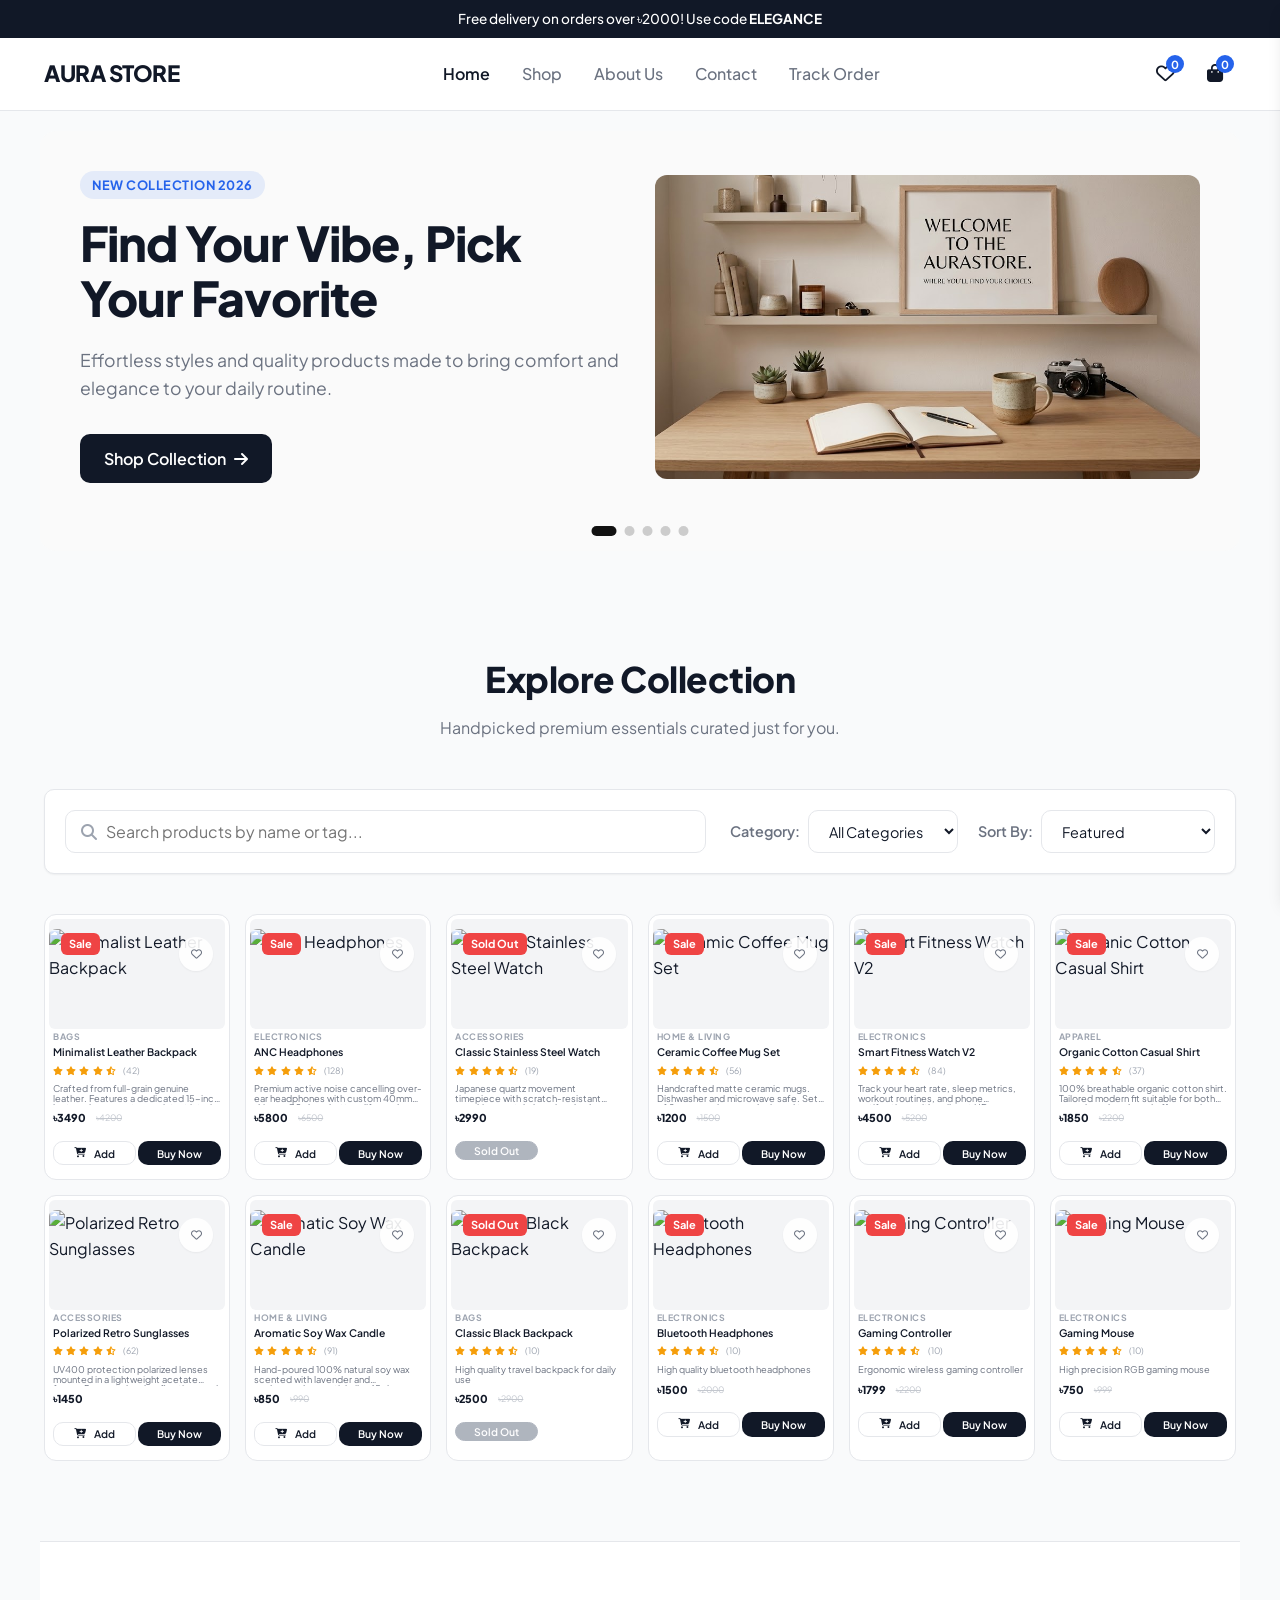
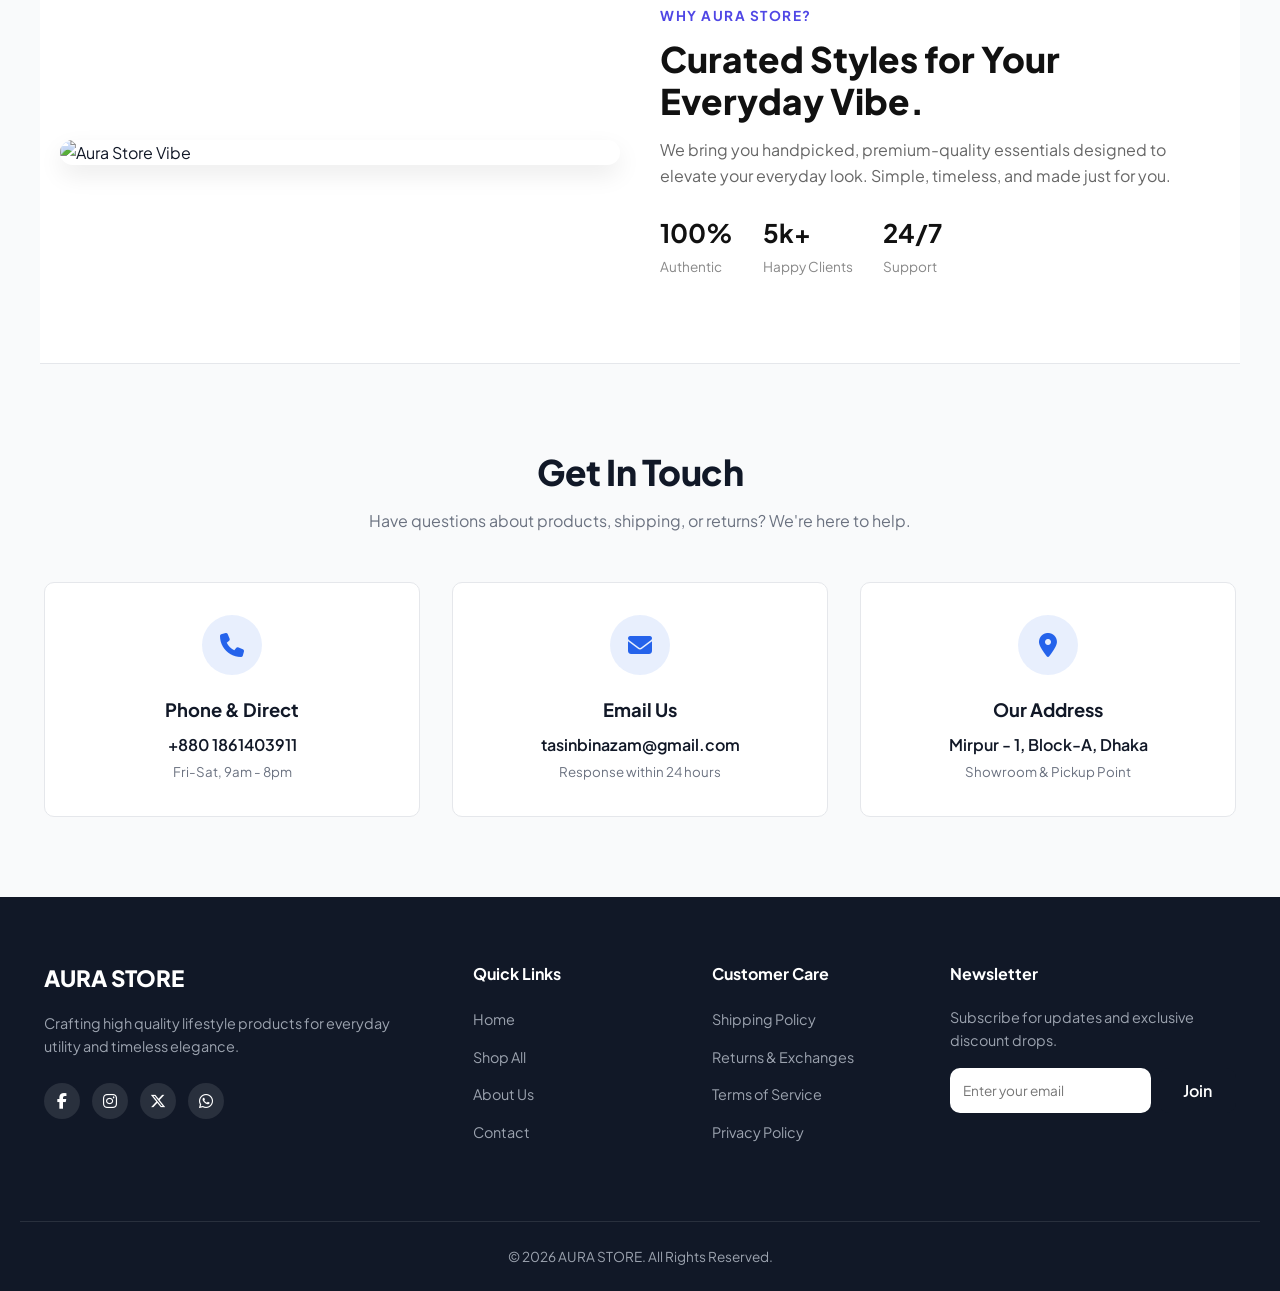
==== index.html @ 94cb7b93 "Update index.html" ====
<!DOCTYPE html>
<html lang="en">
<head>
    <meta charset="UTF-8">
    <meta name="viewport" content="width=device-width, initial-scale=1.0">
    <title>Store | Premium E-Commerce</title>
    <!-- Font Awesome Icons -->
    <link rel="stylesheet" href="https://cdnjs.cloudflare.com/ajax/libs/font-awesome/6.4.0/css/all.min.css">
    <!-- Google Fonts -->
    <link rel="preconnect" href="https://fonts.googleapis.com">
    <link rel="preconnect" href="https://fonts.gstatic.com" crossorigin>
    <link href="https://fonts.googleapis.com/css2?family=Plus+Jakarta+Sans:wght@300;400;500;600;700;800&display=swap" rel="stylesheet">
    <link rel="stylesheet" href="style.css?v=2.0">
 
</head>
<body>

    <!-- Announcement Bar -->
    <div class="announcement-bar">
        <p>Free delivery on orders over <span class="currency-symbol">৳</span>2000! Use code <strong>ELEGANCE</strong></p>
    </div>

    <!-- Navigation Header -->
    <header class="header">
        <div class="container nav-container">
            <a href="#" class="brand-logo" id="brand-logo-text">AURA STORE</a>

            <nav class="nav-menu" id="nav-menu">
                <a href="#hero" class="nav-link active">Home</a>
                <a href="#shop" class="nav-link">Shop</a>
                <a href="#about" class="nav-link">About Us</a>
                <a href="#contact" class="nav-link">Contact</a>
                <a href="javascript:void(0)" onclick="openTrackModal()" class="nav-link">Track Order</a>
            </nav>

            <div class="nav-actions">
                <button class="icon-btn" id="wishlist-btn" aria-label="Wishlist">
                    <i class="fa-regular fa-heart"></i>
                    <span class="badge" id="wishlist-count">0</span>
                </button>
                <button class="icon-btn" id="cart-toggle-btn" aria-label="Shopping Cart">
                    <i class="fa-solid fa-bag-shopping"></i>
                    <span class="badge" id="cart-count">0</span>
                </button>
                <button class="hamburger" id="hamburger-btn" aria-label="Toggle Navigation Menu">
                    <i class="fa-solid fa-bars"></i>
                </button>
            </div>
        </div>
    </header>

    <!-- Mobile Drawer Navigation -->
    <div class="mobile-nav-overlay" id="mobile-nav-overlay"></div>
    <aside class="mobile-nav-drawer" id="mobile-nav-drawer">
        <div class="mobile-nav-header">
            <span class="brand-logo" id="mobile-brand-logo">AURA STORE</span>
            <button class="close-btn" id="mobile-nav-close"><i class="fa-solid fa-xmark"></i></button>
        </div>
        <ul class="mobile-nav-links">
            <li><a href="#hero" class="mobile-link">Home</a></li>
            <li><a href="#shop" class="mobile-link">Shop</a></li>
            <li><a href="#about" class="mobile-link">About Us</a></li>
            <li><a href="#contact" class="mobile-link">Contact</a></li>
            <li><a href="javascript:void(0)" onclick="openTrackModal()" class="mobile-link">Track Order</a></li>
        </ul>
    </aside>
     <!-- Live Hero Slider Section (5 Banner Slides) -->
<section class="hero-slider-section" id="hero">
    <div class="slider-container">
        <!-- Slide 1 -->
        <div class="slide active">
            <div class="slide-content">
                <span class="hero-tag">NEW COLLECTION 2026</span>
                <h1 class="hero-title">Find Your Vibe, Pick Your Favorite</h1>
                <p class="hero-description">Effortless styles and quality products made to bring comfort and elegance to your daily routine.</p>
                <a href="#shop" class="btn btn-primary">Shop Collection <i class="fa-solid fa-arrow-right"></i></a>
            </div>
            <div class="slide-image">
                <img src="hero-aura.png" alt="Aura Store Collection">
            </div>
        </div>

        <!-- Slide 2 -->
        <div class="slide">
            <div class="slide-content">
                <span class="hero-tag">EXCLUSIVE DROPS</span>
                <h1 class="hero-title">Minimalist Gear for Modern Life</h1>
                <p class="hero-description">Upgrade your daily carry with high-end aesthetic essentials designed for durability.</p>
                <a href="#shop" class="btn btn-primary">Explore Drops <i class="fa-solid fa-arrow-right"></i></a>
            </div>
            <div class="slide-image">
                <img src="https://images.unsplash.com/photo-1441986300917-64674bd600d8?q=80&w=1000&auto=format&fit=crop" alt="Minimalist Gear">
            </div>
        </div>

        <!-- Slide 3 -->
        <div class="slide">
            <div class="slide-content">
                <span class="hero-tag">LIMITED TIME OFFER</span>
                <h1 class="hero-title">Premium Aesthetics, Best Prices</h1>
                <p class="hero-description">Get up to 20% off on all trending minimalist accessories this week.</p>
                <a href="#shop" class="btn btn-primary">Grab Offer <i class="fa-solid fa-arrow-right"></i></a>
            </div>
            <div class="slide-image">
                <img src="https://images.unsplash.com/photo-1523275335684-37898b6baf30?q=80&w=1000&auto=format&fit=crop" alt="Special Offer">
            </div>
        </div>

        <!-- Slide 4 -->
        <div class="slide">
            <div class="slide-content">
                <span class="hero-tag">URBAN STYLE</span>
                <h1 class="hero-title">Elevate Your Everyday Look</h1>
                <p class="hero-description">Handpicked aesthetic pieces crafted with precision for your lifestyle.</p>
                <a href="#shop" class="btn btn-primary">View Collection <i class="fa-solid fa-arrow-right"></i></a>
            </div>
            <div class="slide-image">
                <img src="https://images.unsplash.com/photo-1490481651871-ab68de25d43d?q=80&w=1000&auto=format&fit=crop" alt="Urban Style">
            </div>
        </div>

        <!-- Slide 5 -->
        <div class="slide">
            <div class="slide-content">
                <span class="hero-tag">BESTSELLERS</span>
                <h1 class="hero-title">Timeless Essentials For You</h1>
                <p class="hero-description">Discover our top rated customer favorites available now.</p>
                <a href="#shop" class="btn btn-primary">Shop Bestsellers <i class="fa-solid fa-arrow-right"></i></a>
            </div>
            <div class="slide-image">
                <img src="https://images.unsplash.com/photo-1445205170230-053b83016050?q=80&w=1000&auto=format&fit=crop" alt="Bestsellers">
            </div>
        </div>
    </div>

    <!-- 5 Navigation Dots -->
    <div class="slider-dots">
        <span class="dot active" onclick="currentSlide(0)"></span>
        <span class="dot" onclick="currentSlide(1)"></span>
        <span class="dot" onclick="currentSlide(2)"></span>
        <span class="dot" onclick="currentSlide(3)"></span>
        <span class="dot" onclick="currentSlide(4)"></span>
    </div>
</section>
   
    <!-- Main Shop Section -->
    <section class="shop-section" id="shop">
        <div class="container">
            <div class="section-header">
                <h2>Explore Collection</h2>
                <p>Handpicked premium essentials curated just for you.</p>
            </div>

            <!-- Filter Controls -->
            <div class="shop-controls">
                <div class="search-box">
                    <i class="fa-solid fa-magnifying-glass search-icon"></i>
                    <input type="text" id="search-input" placeholder="Search products by name or tag...">
                </div>

                <div class="filters-wrapper">
                    <div class="filter-group">
                        <label for="category-select">Category:</label>
                        <select id="category-select" class="custom-select">
                            <option value="all">All Categories</option>
                            <!-- Dynamic Categories -->
                        </select>
                    </div>

                    <div class="filter-group">
                        <label for="sort-select">Sort By:</label>
                        <select id="sort-select" class="custom-select">
                            <option value="default">Featured</option>
                            <option value="price-low">Price: Low to High</option>
                            <option value="price-high">Price: High to Low</option>
                            <option value="name-asc">Alphabetical: A-Z</option>
                        </select>
                    </div>
                </div>
            </div>

            <!-- Product Grid -->
            <div class="products-grid" id="products-grid">
                <!-- Products injected via JS -->
            </div>

            <!-- Empty State -->
            <div class="empty-products hidden" id="empty-products">
                <i class="fa-solid fa-box-open"></i>
                <h3>No products found</h3>
                <p>Try adjusting your search query or clear filters to see more items.</p>
                <button class="btn btn-secondary" id="reset-filters-btn">Reset All Filters</button>
            </div>
        </div>
    </section>
     <!-- About Section -->
    <section class="about-section" id="about" style="padding: 60px 20px; max-width: 1200px; margin: 0 auto;">
        <div style="display: flex; align-items: center; gap: 40px; flex-wrap: wrap;">
            
            <!-- Left Image -->
            <div style="flex: 1; min-width: 300px;">
                <img src="https://images.unsplash.com/photo-1441986300917-64674bd600d8?q=80&w=1000&auto=format&fit=crop" 
                     alt="Aura Store Vibe" 
                     style="width: 100%; border-radius: 16px; object-fit: cover; box-shadow: 0 10px 25px rgba(0,0,0,0.08);">
            </div>

            <!-- Right Content -->
            <div style="flex: 1; min-width: 300px;">
                <span style="color: #4f46e5; font-size: 0.85rem; font-weight: 700; letter-spacing: 1.5px; text-transform: uppercase;">WHY AURA STORE?</span>
                
                <h2 style="font-size: 2.2rem; margin: 10px 0 15px; color: #111; font-weight: 800; line-height: 1.2;">
                    Curated Styles for Your Everyday Vibe.
                </h2>
                
                <p style="color: #666; font-size: 1rem; line-height: 1.6; margin-bottom: 25px;">
                    We bring you handpicked, premium-quality essentials designed to elevate your everyday look. Simple, timeless, and made just for you.
                </p>

                <!-- Stats -->
                <div style="display: flex; gap: 30px; margin-bottom: 25px;">
                    <div>
                        <h3 style="font-size: 1.6rem; margin: 0; color: #111;">100%</h3>
                        <p style="margin: 2px 0 0; color: #888; font-size: 0.85rem;">Authentic</p>
                    </div>
                    <div>
                        <h3 style="font-size: 1.6rem; margin: 0; color: #111;">5k+</h3>
                        <p style="margin: 2px 0 0; color: #888; font-size: 0.85rem;">Happy Clients</p>
                    </div>
                    <div>
                        <h3 style="font-size: 1.6rem; margin: 0; color: #111;">24/7</h3>
                        <p style="margin: 2px 0 0; color: #888; font-size: 0.85rem;">Support</p>
                    </div>
                </div>

            </div>

        </div>
    </section>
    
    <!-- Contact Section -->
    <section class="contact-section" id="contact">
        <div class="container">
            <div class="section-header">
                <h2>Get In Touch</h2>
                <p>Have questions about products, shipping, or returns? We're here to help.</p>
            </div>

            <div class="contact-grid">
                <div class="contact-card">
                    <div class="icon-wrapper"><i class="fa-solid fa-phone"></i></div>
                    <h3>Phone & Direct</h3>
                    <p id="contact-phone-display">+88 01861403911</p>
                    <small>Fri-Sat, 9am - 8pm</small>
                </div>
                <div class="contact-card">
                    <div class="icon-wrapper"><i class="fa-solid fa-envelope"></i></div>
                    <h3>Email Us</h3>
                    <p id="contact-email-display">tasinbinazam@gmail.com</p>
                    <small>Response within 24 hours</small>
                </div>
                <div class="contact-card">
                    <div class="icon-wrapper"><i class="fa-solid fa-location-dot"></i></div>
                    <h3>Our Address</h3>
                    <p id="contact-address-display"> Mirpur-1, Dhaka</p>
                    <small>Showroom & Pickup Point</small>
                </div>
            </div>
        </div>
    </section>

    <!-- Footer -->
    <footer class="footer">
        <div class="container footer-container">
            <div class="footer-brand">
                <h3 id="footer-brand-name">AURA STORE</h3>
                <p>Crafting high quality lifestyle products for everyday utility and timeless elegance.</p>
                <div class="social-links">
                    <a href="https://facebook.com/zahid.binazam" aria-label="Facebook"><i class="fa-brands fa-facebook-f"></i></a>
                    <a href="https://instagram.com/@onlyfor_tasin" aria-label="Instagram"><i class="fa-brands fa-instagram"></i></a>
                    <a href="#" aria-label="Twitter"><i class="fa-brands fa-x-twitter"></i></a>
                    <a href="+8801861403911" aria-label="WhatsApp"><i class="fa-brands fa-whatsapp"></i></a>
                </div>
            </div>

            <div class="footer-links-group">
                <h4>Quick Links</h4>
                <ul>
                    <li><a href="#hero">Home</a></li>
                    <li><a href="#shop">Shop All</a></li>
                    <li><a href="#about">About Us</a></li>
                    <li><a href="#contact">Contact</a></li>
                </ul>
            </div>

           <div class="footer-links-group">
                <h4>Customer Care</h4>
                <ul>
                    <li><a href="javascript:void(0)" onclick="openPolicyModal('shipping')">Shipping Policy</a></li>
                    <li><a href="javascript:void(0)" onclick="openPolicyModal('returns')">Returns & Exchanges</a></li>
                    <li><a href="javascript:void(0)" onclick="openPolicyModal('terms')">Terms of Service</a></li>
                    <li><a href="javascript:void(0)" onclick="openPolicyModal('privacy')">Privacy Policy</a></li>
                </ul>
            </div>

            <!-- Policy Modal (Pop-up Window) -->
            <div id="policy-modal" style="display: none; position: fixed; top: 0; left: 0; width: 100%; height: 100%; background: rgba(0,0,0,0.7); z-index: 9999; justify-content: center; align-items: center; padding: 20px;">
                <div style="background: #ffffff; color: #222; max-width: 650px; width: 100%; max-height: 85vh; overflow-y: auto; padding: 30px; border-radius: 12px; position: relative; box-shadow: 0 15px 35px rgba(0,0,0,0.2); font-family: sans-serif;">
                    <span onclick="closePolicyModal()" style="position: absolute; top: 15px; right: 20px; font-size: 26px; cursor: pointer; font-weight: bold; color: #666;">&times;</span>
                    <h2 id="modal-title" style="margin-top: 0; font-size: 1.6rem; color: #111; border-bottom: 2px solid #eee; padding-bottom: 10px;"></h2>
                    <div id="modal-body" style="line-height: 1.7; font-size: 0.95rem; color: #444; margin-top: 15px;"></div>
                </div>
            </div>

            <div class="footer-newsletter">
                <h4>Newsletter</h4>
                <p>Subscribe for updates and exclusive discount drops.</p>
                <form class="newsletter-form" onsubmit="event.preventDefault(); alert('Thank you for subscribing!');">
                    <input type="email" placeholder="Enter your email" required>
                    <button type="submit" class="btn btn-primary">Join</button>
                </form>
            </div>
        </div>
        <div class="footer-bottom">
            <div class="container">
                <p>&copy; <span id="copyright-year">2026</span> <span id="copyright-name">Aura Store</span>. All Rights Reserved.</p>
            </div>
        </div>
    </footer>

    <!-- Cart Side Drawer -->
    <div class="modal-overlay" id="cart-overlay"></div>
    <aside class="cart-drawer" id="cart-drawer">
        <div class="cart-header">
            <h3>Shopping Bag (<span id="cart-drawer-count">0</span>)</h3>
            <button class="close-btn" id="cart-close-btn"><i class="fa-solid fa-xmark"></i></button>
        </div>

        <div class="cart-body" id="cart-items-container">
            <!-- Dynamic Cart Items -->
        </div>

        <div class="cart-footer">
            <div class="summary-line">
                <span>Subtotal</span>
                <span id="cart-subtotal"><span class="currency-symbol">৳</span>0.00</span>
            </div>
            <div class="summary-line">
                <span>Delivery Charge</span>
                <span id="cart-delivery"><span class="currency-symbol">৳</span>0.00</span>
            </div>
            <div class="summary-line grand-total">
                <span>Grand Total</span>
                <span id="cart-total"><span class="currency-symbol">৳</span>0.00</span>
            </div>
            
            <div class="cart-actions">
                <button class="btn btn-secondary btn-full" id="continue-shopping-btn">Continue Shopping</button>
                <button class="btn btn-primary btn-full" id="open-checkout-btn">Proceed to Checkout <i class="fa-solid fa-arrow-right"></i></button>
            </div>
        </div>
    </aside>

    <!-- Product Details Modal -->
    <div class="modal-overlay" id="product-modal-overlay"></div>
    <div class="product-modal" id="product-modal">
        <button class="modal-close-btn" id="modal-close-btn"><i class="fa-solid fa-xmark"></i></button>
        <div class="modal-body" id="modal-content">
            <!-- Dynamic Product Content -->
        </div>
    </div>

    <!-- Checkout Modal -->
    <div class="modal-overlay" id="checkout-overlay"></div>
    <div class="checkout-modal" id="checkout-modal">
        <div class="checkout-header">
            <h2>Complete Your Order</h2>
            <button class="modal-close-btn" id="checkout-close-btn"><i class="fa-solid fa-xmark"></i></button>
        </div>
        <div class="checkout-body">
            <form id="checkout-form" class="checkout-form">
                <div class="form-section">
                    <h3>1. Shipping Details</h3>
                    <div class="form-group">
                        <label for="cust-name">Full Name *</label>
                        <input type="text" id="cust-name" placeholder="  " required>
                    </div>
                    <div class="form-row">
                        <div class="form-group">
                            <label for="cust-phone">Phone Number *</label>
                            <input type="tel" id="cust-phone" placeholder="  " required>
                        </div>
                        <div class="form-group">
                            <label for="cust-email">Email Address *</label>
                            <input type="email" id="cust-email" placeholder="   " required>
                        </div>
                    </div>
                    <div class="form-group">
                        <label for="cust-address">Street Address *</label>
                        <input type="text" id="cust-address" placeholder="House no, road, area" required>
                    </div>
                    <div class="form-row">
                        <div class="form-group">
                            <label for="cust-city">City *</label>
                            <input type="text" id="cust-city" placeholder="   " required>
                        </div>
                        <div class="form-group">
                            <label for="cust-area">Delivery Zone *</label>
                            <select id="cust-area" class="custom-select" required>
                                <option value="inside">Inside City (Standard Delivery)</option>
                                <option value="outside">Outside City (Express Courier)</option>
                            </select>
                        </div>
                    </div>
                    <div class="form-group">
                        <label for="cust-notes">Order Notes (Optional)</label>
                        <textarea id="cust-notes" rows="2" placeholder="Special delivery instructions..."></textarea>
                    </div>
                </div>

                <div class="form-section">
    <h3>2. Payment Method</h3>
    
    <!-- Cash on Delivery -->
    <div class="payment-option" style="margin-bottom: 12px;">
        <input type="radio" id="cod" name="payment" value="COD" checked onclick="togglePaymentDetails('cod')">
        <label for="cod">
            <strong>Cash on Delivery (COD)</strong>
            <small style="display:block; color:#666;">Pay with cash directly upon parcel arrival.</small>
        </label>
    </div>

    <!-- bKash Personal -->
    <div class="payment-option" style="margin-bottom: 12px;">
        <input type="radio" id="bkash" name="payment" value="bKash" onclick="togglePaymentDetails('bkash')">
        <label for="bkash">
            <strong>bKash (Personal)</strong>
            <small style="display:block; color:#666;">Send Money to our personal bKash number.</small>
        </label>
    </div>

    <!-- Dynamic bKash Info Box -->
    <div id="bkash-info" style="display: none; background: #fff0f6; border: 1px solid #ffadd2; padding: 15px; border-radius: 8px; margin-bottom: 15px; font-size: 0.9rem;">
        <p style="margin: 0 0 6px; font-weight: bold; color: #d40064; font-size: 1rem;">bKash Personal Number: 01861403911</p>
        <p style="margin: 0 0 10px; color: #444; line-height: 1.4;">
            অনুগ্রহ করে আপনার বিকাশ অ্যাপ বা *247# থেকে **Send Money** অপশন ব্যবহার করে মোট টাকার পরিমাণ পাঠান। টাকা পাঠানোর পর নিচের ঘরগুলো পূরণ করুন:
        </p>
        <div style="margin-bottom: 8px;">
            <label style="display:block; font-size: 0.85rem; font-weight: 600; color: #333; margin-bottom: 4px;">Your bKash Number (যে নম্বর থেকে টাকা পাঠিয়েছেন):</label>
            <input type="tel" id="bkash-sender-num" placeholder="e.g. 017XXXXXXXX" style="width: 100%; padding: 8px; border: 1px solid #ccc; border-radius: 4px;">
        </div>
        <div>
            <label style="display:block; font-size: 0.85rem; font-weight: 600; color: #333; margin-bottom: 4px;">bKash Transaction ID (TrxID):</label>
            <input type="text" id="bkash-trxid" placeholder="e.g. 9B7X8Y2Z" style="width: 100%; padding: 8px; border: 1px solid #ccc; border-radius: 4px; text-transform: uppercase;">
        </div>
    </div>

   
                
                <div class="checkout-summary">
                    <h3>Order Summary</h3>
                    <div class="summary-line">
                        <span>Items Subtotal</span>
                        <span id="checkout-subtotal">৳0.00</span>
                    </div>
                    <div class="summary-line">
                        <span>Delivery Fee</span>
                        <span id="checkout-delivery">৳0.00</span>
                    </div>
                    <div class="summary-line grand-total">
                        <span>Total Payable</span>
                        <span id="checkout-total">৳0.00</span>
                    </div>
                </div>

                <div class="checkout-buttons">
                    <button type="submit" class="btn btn-primary btn-full">
                        <i class="fa-solid fa-check"></i> Place Order (Cash on Delivery)
                    </button>
                    <button type="button" class="btn btn-whatsapp btn-full" id="whatsapp-order-btn">
                        <i class="fa-brands fa-whatsapp"></i> Order via WhatsApp Instant
                    </button>
                </div>
            </form>
        </div>
    </div>

    <!-- Order Confirmation Modal -->
    <div class="modal-overlay" id="confirmation-overlay"></div>
    <div class="confirmation-modal" id="confirmation-modal">
        <div class="confirmation-content">
            <div class="success-icon">
                <i class="fa-solid fa-circle-check"></i>
            </div>
            <h2>Order Confirmed!</h2>
            <p class="confirmation-subtitle">Thank you for your purchase. We have received your order.</p>

            <div class="order-details-card" id="confirmation-details">
                <!-- Injected via JS -->
            </div>

            <button class="btn btn-primary btn-full" id="back-to-shop-btn">Continue Shopping</button>
        </div>
    </div>
<!-- Toast Notification -->
<div class="toast" id="toast">
    <i class="fa-solid fa-circle-info toast-icon" id="toast-icon"></i>
    <span id="toast-message">Item added to cart!</span>
</div>
<!-- EmailJS -->
<script src="https://cdn.jsdelivr.net/npm/@emailjs/browser@4/dist/email.min.js"></script>

<script>
    emailjs.init({
        publicKey: "z_JJJpmBJ5bNZMeRA"
    });
</script>

<!-- Products Data Source (Must be loaded BEFORE script.js) -->
<script src="products.js"></script>

<!-- Your JavaScript -->
<script src="script.js"></script>
<script>
    const policyDetails = {
        shipping: {
            title: "Shipping & Delivery Policy",
            content: `
                <p>At <strong>Aura Store</strong>, we aim to deliver your order as quickly and safely as possible across Bangladesh.</p>
                <h4 style="margin: 12px 0 5px; color: #111;">1. Delivery Timeframes</h4>
                <p>• <strong>Inside Dhaka:</strong> Delivered within 24 to 48 hours.</p>
                <p>• <strong>Outside Dhaka:</strong> Delivered within 3 to 5 business days.</p>
                <h4 style="margin: 12px 0 5px; color: #111;">2. Shipping Charges</h4>
                <p>• Inside Dhaka: <strong>৳80</strong></p>
                <p>• Outside Dhaka: <strong>৳150</strong> (Advance delivery fee required for outside Dhaka orders).</p>
                <h4 style="margin: 12px 0 5px; color: #111;">3. Order Tracking</h4>
                <p>Once your order is dispatched, you will receive a confirmation SMS with tracking details or courier information.</p>
            `
        },
        returns: {
            title: "Returns, Refunds & Exchanges",
            content: `
                <p>We want you to love what you ordered. If something isn't right, we are here to help!</p>
                <h4 style="margin: 12px 0 5px; color: #111;">1. Return Conditions</h4>
                <p>• Returns/Exchanges must be requested within <strong>7 days</strong> of delivery.</p>
                <p>• The item must be unused, unwashed, with original tags and packaging intact.</p>
                <p>• You must inspect the parcel in front of the delivery person. If damaged or mismatched, please return it immediately to the delivery agent.</p>
                <h4 style="margin: 12px 0 5px; color: #111;">2. Non-Returnable Items</h4>
                <p>Customized products, clearance sale items, and personal care products are non-returnable.</p>
                <h4 style="margin: 12px 0 5px; color: #111;">3. Refunds</h4>
                <p>Approved refunds will be processed via bKash/Nagad or Bank transfer within 5-7 business days after product inspection.</p>
            `
        },
        terms: {
            title: "Terms of Service",
            content: `
                <p>Welcome to Aura Store. By accessing or purchasing from our website, you agree to the following terms:</p>
                <h4 style="margin: 12px 0 5px; color: #111;">1. General Conditions</h4>
                <p>• We reserve the right to refuse service or cancel orders at our discretion due to stock issues or suspected fraud.</p>
                <p>• Product colors may vary slightly due to photographic lighting or screen settings.</p>
                <h4 style="margin: 12px 0 5px; color: #111;">2. Pricing & Payments</h4>
                <p>• All prices are listed in BDT (Bangladeshi Taka).</p>
                <p>• Prices are subject to change without prior notice.</p>
                <h4 style="margin: 12px 0 5px; color: #111;">3. Intellectual Property</h4>
                <p>All content, images, and branding on this website are the intellectual property of Aura Store.</p>
            `
        },
        privacy: {
            title: "Privacy Policy",
            content: `
                <p>Aura Store respects your personal privacy. We are committed to protecting the information you share with us.</p>
                <h4 style="margin: 12px 0 5px; color: #111;">1. Information We Collect</h4>
                <p>When you place an order, we collect your name, phone number, shipping address, and email address solely to process your order.</p>
                <h4 style="margin: 12px 0 5px; color: #111;">2. Data Security</h4>
                <p>We do not store your payment or card details. All online transactions are processed through secure payment gateways.</p>
                <h4 style="margin: 12px 0 5px; color: #111;">3. Third-Party Sharing</h4>
                <p>Your details are strictly shared with trusted courier partners (e.g., Steadfast, Pathao) solely for order delivery purposes. We never sell your data to third parties.</p>
            `
        }
    };
/* ==========================================================================
       MODAL SYSTEM (POLICY & TRACK ORDER)
       ========================================================================== */
    function openPolicyModal(type) {
        if (policyDetails[type]) {
            document.getElementById('modal-title').innerText = policyDetails[type].title;
            document.getElementById('modal-body').innerHTML = policyDetails[type].content;
            document.getElementById('policy-modal').style.display = 'flex';
            document.body.style.overflow = 'hidden';
        }
    }

    function closePolicyModal() {
        document.getElementById('policy-modal').style.display = 'none';
        document.body.style.overflow = 'auto';
    }

    function openTrackModal() {
        const modal = document.getElementById('track-modal');
        if (modal) {
            modal.style.display = 'flex';
        }
        // মোবাইল ড্রয়ার মেনু খোলা থাকলে বন্ধ হবে
        const mobileOverlay = document.getElementById('mobile-nav-overlay');
        const mobileDrawer = document.getElementById('mobile-nav-drawer');
        if (mobileOverlay) mobileOverlay.classList.remove('active');
        if (mobileDrawer) mobileDrawer.classList.remove('active');
    }

    function closeTrackModal() {
        const modal = document.getElementById('track-modal');
        if (modal) {
            modal.style.display = 'none';
        }
    }

    function sendTrackWhatsApp() {
        const orderId = document.getElementById('track-order-id').value.trim();
        const phone = document.getElementById('track-phone').value.trim();

        if (!orderId || !phone) {
            alert("Please enter both Order ID and Phone Number.");
            return;
        }

        let message = `*ORDER TRACKING REQUEST*\n`;
        message += `------------------------------\n`;
        message += `*Order ID:* ${orderId}\n`;
        message += `*Customer Phone:* ${phone}\n\n`;
        message += `Hello, I want to track my order status. Please update me!`;

        const encodedMessage = encodeURIComponent(message);
        const whatsappURL = `https://wa.me/8801619427099?text=${encodedMessage}`;
        
        window.open(whatsappURL, '_blank');
        closeTrackModal();
    }

    window.onclick = function(event) {
        const policyModal = document.getElementById('policy-modal');
        const trackModal = document.getElementById('track-modal');
        if (event.target === policyModal) {
            closePolicyModal();
        }
        if (event.target === trackModal) {
            closeTrackModal();
        }
    }
</script>

</body>
</html>
---- style.css ----
/* ==========================================================================
   RESET & GLOBAL VARIABLES
   ========================================================================== */
:root {
    --primary-color: #111827;
    --primary-hover: #1f2937;
    --accent-color: #2563eb;
    --accent-hover: #1d4ed8;
    --whatsapp-color: #25D366;
    --whatsapp-hover: #1eaa53;
    --bg-light: #f9fafb;
    --card-bg: #ffffff;
    --text-main: #111827;
    --text-muted: #6b7280;
    --text-light: #9ca3af;
    --border-color: #e5e7eb;
    --border-hover: #d1d5db;
    --shadow-sm: 0 1px 2px 0 rgba(0, 0, 0, 0.05);
    --shadow-md: 0 4px 6px -1px rgba(0, 0, 0, 0.1), 0 2px 4px -1px rgba(0, 0, 0, 0.06);
    --shadow-lg: 0 10px 15px -3px rgba(0, 0, 0, 0.1), 0 4px 6px -2px rgba(0, 0, 0, 0.05);
    --radius-sm: 6px;
    --radius-md: 10px;
    --radius-lg: 16px;
    --transition: all 0.25s cubic-bezier(0.4, 0, 0.2, 1);
    --font-family: 'Plus Jakarta Sans', -apple-system, BlinkMacSystemFont, sans-serif;
}

* {
    margin: 0;
    padding: 0;
    box-sizing: border-box;
}

html {
    scroll-behavior: smooth;
    font-size: 16px;
}

body {
    font-family: var(--font-family);
    background-color: var(--bg-light);
    color: var(--text-main);
    line-height: 1.6;
    overflow-x: hidden;
}

a {
    text-decoration: none;
    color: inherit;
}

ul {
    list-style: none;
}

img {
    max-width: 100%;
    height: auto;
    display: block;
}

button, input, select, textarea {
    font-family: inherit;
    font-size: inherit;
}

button {
    cursor: pointer;
    border: none;
    background: none;
}

.container {
    max-width: 1240px;
    margin: 0 auto;
    padding: 0 1.5rem;
}

.hidden {
    display: none !important;
}

/* ==========================================================================
   BUTTONS & FORM CONTROLS
   ========================================================================== */
.btn {
    display: inline-flex;
    align-items: center;
    justify-content: center;
    gap: 0.5rem;
    padding: 0.75rem 1.5rem;
    font-weight: 600;
    border-radius: var(--radius-md);
    transition: var(--transition);
}

.btn-primary {
    background-color: var(--primary-color);
    color: #ffffff;
}

.btn-primary:hover {
    background-color: var(--primary-hover);
    transform: translateY(-1px);
}

.btn-secondary {
    background-color: #ffffff;
    color: var(--text-main);
    border: 1px solid var(--border-color);
}

.btn-secondary:hover {
    background-color: var(--bg-light);
    border-color: var(--border-hover);
}

.btn-outline {
    background-color: transparent;
    color: var(--primary-color);
    border: 1px solid var(--primary-color);
}

.btn-outline:hover {
    background-color: var(--primary-color);
    color: #ffffff;
}

.btn-whatsapp {
    background-color: var(--whatsapp-color);
    color: #ffffff;
}

.btn-whatsapp:hover {
    background-color: var(--whatsapp-hover);
}

.btn-full {
    width: 100%;
}

.icon-btn {
    position: relative;
    width: 42px;
    height: 42px;
    border-radius: 50%;
    display: inline-flex;
    align-items: center;
    justify-content: center;
    font-size: 1.15rem;
    color: var(--text-main);
    transition: var(--transition);
}

.icon-btn:hover {
    background-color: rgba(0, 0, 0, 0.05);
}

.badge {
    position: absolute;
    top: 2px;
    right: 2px;
    background-color: var(--accent-color);
    color: #ffffff;
    font-size: 0.7rem;
    font-weight: 700;
    width: 18px;
    height: 18px;
    border-radius: 50%;
    display: flex;
    align-items: center;
    justify-content: center;
}

.custom-select {
    padding: 0.65rem 1rem;
    border-radius: var(--radius-md);
    border: 1px solid var(--border-color);
    background-color: #ffffff;
    color: var(--text-main);
    outline: none;
    transition: var(--transition);
}

.custom-select:focus {
    border-color: var(--accent-color);
}

/* ==========================================================================
   ANNOUNCEMENT & HEADER NAVIGATION
   ========================================================================== */
.announcement-bar {
    background-color: var(--primary-color);
    color: #ffffff;
    text-align: center;
    padding: 0.5rem 1rem;
    font-size: 0.85rem;
    font-weight: 500;
}

.header {
    position: sticky;
    top: 0;
    z-index: 100;
    background-color: rgba(255, 255, 255, 0.95);
    backdrop-filter: blur(10px);
    border-bottom: 1px solid var(--border-color);
}

.nav-container {
    display: flex;
    align-items: center;
    justify-content: space-between;
    height: 72px;
}

.brand-logo {
    font-size: 1.4rem;
    font-weight: 800;
    letter-spacing: -0.5px;
    color: var(--primary-color);
}

.nav-menu {
    display: flex;
    gap: 2rem;
}

.nav-link {
    font-weight: 500;
    color: var(--text-muted);
    transition: var(--transition);

}

.nav-link:hover, .nav-link.active {
    color: var(--primary-color);
    font-weight: 600;
}

.nav-actions {
    display: flex;
    align-items: center;
    gap: 0.5rem;
}

.hamburger {
    display: none;
    font-size: 1.25rem;
    width: 40px;
    height: 40px;
    align-items: center;
    justify-content: center;
}

/* Mobile Drawer */
.mobile-nav-overlay {
    position: fixed;
    inset: 0;
    background-color: rgba(0, 0, 0, 0.4);
    z-index: 200;
    opacity: 0;
    visibility: hidden;
    transition: var(--transition);
}

.mobile-nav-overlay.active {
    opacity: 1;
    visibility: visible;
}

.mobile-nav-drawer {
    position: fixed;
    top: 0;
    left: -280px;
    width: 280px;
    height: 100%;
    background-color: #ffffff;
    z-index: 201;
    padding: 1.5rem;
    transition: transform 0.3s ease-in-out;
}

.mobile-nav-drawer.active {
    transform: translateX(280px);
}

.mobile-nav-header {
    display: flex;
    align-items: center;
    justify-content: space-between;
    margin-bottom: 2rem;
}

.mobile-nav-links li {
    margin-bottom: 1.25rem;
}

.mobile-link {
    font-size: 1.1rem;
    font-weight: 600;
    color: var(--text-main);
}

/* ==========================================================================
   HERO SECTION
   ========================================================================== */
.hero {
    padding: 4rem 0;
    background: linear-gradient(135deg, #ffffff 0%, #f3f4f6 100%);
    overflow: hidden;
}

.hero-container {
    display: grid;
    grid-template-columns: 1fr 1fr;
    gap: 3rem;
    align-items: center;
}

.hero-tag {
    display: inline-block;
    padding: 0.25rem 0.75rem;
    background-color: rgba(37, 99, 235, 0.1);
    color: var(--accent-color);
    font-size: 0.8rem;
    font-weight: 700;
    border-radius: 50px;
    margin-bottom: 1rem;
    letter-spacing: 0.5px;
}

.hero-title {
    font-size: 3rem;
    line-height: 1.15;
    font-weight: 800;
    letter-spacing: -1px;
    margin-bottom: 1.25rem;
    color: var(--primary-color);
}

.hero-description {
    font-size: 1.1rem;
    color: var(--text-muted);
    margin-bottom: 2rem;
}

.hero-buttons {
    display: flex;
    gap: 1rem;
}

.hero-visual {
    position: relative;
}

.hero-image-wrapper {
    position: relative;
    border-radius: var(--radius-lg);
    overflow: hidden;
    box-shadow: var(--shadow-lg);
    animation: float 6s ease-in-out infinite;
}

.hero-img {
    width: 100%;
    height: 440px;
    object-fit: cover;
}

@keyframes float {
    0%, 100% { transform: translateY(0px); }
    50% { transform: translateY(-10px); }
}

/* ==========================================================================
   SHOP SECTION & PRODUCT CARDS
   ========================================================================== */
.shop-section {
    padding: 5rem 0;
}

.section-header {
    text-align: center;
    max-width: 600px;
    margin: 0 auto 3rem auto;
}

.section-header h2 {
    font-size: 2.2rem;
    font-weight: 800;
    letter-spacing: -0.5px;
    margin-bottom: 0.5rem;
}

.section-header p {
    color: var(--text-muted);
}

.shop-controls {
    display: flex;
    flex-wrap: wrap;
    align-items: center;
    justify-content: space-between;
    gap: 1.5rem;
    margin-bottom: 2.5rem;
    background-color: #ffffff;
    padding: 1.25rem;
    border-radius: var(--radius-md);
    border: 1px solid var(--border-color);
    box-shadow: var(--shadow-sm);
}

.search-box {
    position: relative;
    flex: 1;
    min-width: 260px;
}

.search-icon {
    position: absolute;
    left: 1rem;
    top: 50%;
    transform: translateY(-50%);
    color: var(--text-light);
}

.search-box input {
    width: 100%;
    padding: 0.65rem 1rem 0.65rem 2.5rem;
    border: 1px solid var(--border-color);
    border-radius: var(--radius-md);
    outline: none;
    transition: var(--transition);
}

.search-box input:focus {
    border-color: var(--accent-color);
}

.filters-wrapper {
    display: flex;
    gap: 1.25rem;
    flex-wrap: wrap;
}

.filter-group {
    display: flex;
    align-items: center;
    gap: 0.5rem;
    font-size: 0.9rem;
    font-weight: 600;
    color: var(--text-muted);
}

.products-grid {
    display: grid;
    grid-template-columns: repeat(6, 1fr); /* এক সারিতে ৬টি প্রোডাক্ট */
    gap: 15px; /* কার্ডের মাঝের গ্যাপ কিছুটা কমানো হয়েছে যাতে সুন্দর ফিট হয় */
}

/* ট্যাবলেট এবং ল্যাপটপ স্ক্রিনের জন্য রেসপনসিভ অ্যাডজাস্টমেন্ট */
@media (max-width: 1200px) {
    .products-grid {
        grid-template-columns: repeat(4, 1fr); /* ছোট ডেসকটপ/ট্যাবলেটে ৪টি */
    }
}

@media (max-width: 768px) {
    .products-grid {
        grid-template-columns: repeat(2, 1fr); /* মোবাইলে ২ টি করে দেখাবে */
        gap: 10px;
    }
}

.product-card {
    background-color: var(--card-bg);
    border-radius: var(--radius-md);
    border: 1px solid var(--border-color);
    overflow: hidden;
    transition: var(--transition);
    display: flex;
    flex-direction: column;
    position: relative;
}

.product-card:hover {
    transform: translateY(-5px);
    box-shadow: var(--shadow-md);
    border-color: var(--border-hover);
}

.card-image-wrap {
    position: relative;
    aspect-ratio: 1 / 1;
    overflow: hidden;
    background-color: #f3f4f6;
    cursor: pointer;
}

.card-image-wrap img {
    width: 100%;
    height: 100%;
    object-fit: cover;
    transition: transform 0.5s ease;
}

.product-card:hover .card-image-wrap img {
    transform: scale(1.05);
}

.badge-discount {
    position: absolute;
    top: 12px;
    left: 12px;
    background-color: #ef4444;
    color: #ffffff;
    font-size: 0.75rem;
    font-weight: 700;
    padding: 0.25rem 0.5rem;
    border-radius: var(--radius-sm);
}

.btn-wishlist {
    position: absolute;
    top: 12px;
    right: 12px;
    background-color: rgba(255, 255, 255, 0.9);
    width: 34px;
    height: 34px;
    border-radius: 50%;
    display: flex;
    align-items: center;
    justify-content: center;
    color: var(--text-muted);
    transition: var(--transition);
    box-shadow: var(--shadow-sm);
}

.btn-wishlist:hover, .btn-wishlist.active {
    color: #ef4444;
    background-color: #ffffff;
}

.card-content {
    padding: 1.25rem;
    display: flex;
    flex-direction: column;
    flex-grow: 1;
}

.product-category {
    font-size: 0.75rem;
    text-transform: uppercase;
    font-weight: 700;
    letter-spacing: 0.5px;
    color: var(--text-light);
    margin-bottom: 0.35rem;
}

.product-title {
    font-size: 1.05rem;
    font-weight: 700;
    margin-bottom: 0.4rem;
    color: var(--text-main);
    cursor: pointer;
    transition: var(--transition);
}

.product-title:hover {
    color: var(--accent-color);
}

.rating-stars {
    display: flex;
    align-items: center;
    gap: 0.2rem;
    font-size: 0.8rem;
    color: #f59e0b;
    margin-bottom: 0.5rem;
}

.rating-count {
    color: var(--text-light);
    margin-left: 0.25rem;
}

.product-description {
    font-size: 0.85rem;
    color: var(--text-muted);
    margin-bottom: 1rem;
    display: -webkit-box;
    -webkit-line-clamp: 2;
    line-clamp: 2;
    -webkit-box-orient: vertical;
    overflow: hidden;
}

.card-footer-price {
    margin-top: auto;
    display: flex;
    align-items: center;
    gap: 0.5rem;
    margin-bottom: 1rem;
}

.current-price {
    font-size: 1.25rem;
    font-weight: 800;
    color: var(--primary-color);
}

.old-price {
    font-size: 0.9rem;
    text-decoration: line-through;
    color: var(--text-light);
}

.card-actions-grid {
    display: grid;
    grid-template-columns: 1fr 1fr;
    gap: 0.5rem;
}

.card-actions-grid .btn {
    padding: 0.55rem;
    font-size: 0.85rem;
}

.empty-products {
    text-align: center;
    padding: 4rem 1rem;
    color: var(--text-muted);
}

.empty-products i {
    font-size: 3rem;
    margin-bottom: 1rem;
    color: var(--text-light);
}

/* ==========================================================================
   ABOUT & CONTACT SECTIONS
   ========================================================================== */
.about-section {
    padding: 5rem 0;
    background-color: #ffffff;
    border-top: 1px solid var(--border-color);
    border-bottom: 1px solid var(--border-color);
}

.about-container {
    display: grid;
    grid-template-columns: 1fr 1fr;
    gap: 4rem;
    align-items: center;
}

.about-image img {
    border-radius: var(--radius-lg);
    box-shadow: var(--shadow-md);
}

.sub-heading {
    color: var(--accent-color);
    font-weight: 700;
    font-size: 0.85rem;
    text-transform: uppercase;
    letter-spacing: 1px;
}

.about-content h2 {
    font-size: 2.2rem;
    font-weight: 800;
    margin: 0.5rem 0 1.25rem 0;
}

.about-content p {
    color: var(--text-muted);
    margin-bottom: 1rem;
}

.stat-grid {
    display: grid;
    grid-template-columns: repeat(3, 1fr);
    gap: 1.5rem;
    margin-top: 2rem;
    padding-top: 2rem;
    border-top: 1px solid var(--border-color);
}

.stat-number {
    display: block;
    font-size: 1.8rem;
    font-weight: 800;
    color: var(--primary-color);
}

.stat-label {
    font-size: 0.85rem;
    color: var(--text-muted);
}

.contact-section {
    padding: 5rem 0;
}

.contact-grid {
    display: grid;
    grid-template-columns: repeat(auto-fit, minmax(250px, 1fr));
    gap: 2rem;
}

.contact-card {
    background-color: #ffffff;
    padding: 2rem;
    border-radius: var(--radius-md);
    border: 1px solid var(--border-color);
    text-align: center;
    transition: var(--transition);
}

.contact-card:hover {
    transform: translateY(-5px);
    box-shadow: var(--shadow-md);
}

.contact-card .icon-wrapper {
    width: 60px;
    height: 60px;
    border-radius: 50%;
    background-color: rgba(37, 99, 235, 0.1);
    color: var(--accent-color);
    display: flex;
    align-items: center;
    justify-content: center;
    font-size: 1.5rem;
    margin: 0 auto 1.25rem auto;
}

.contact-card h3 {
    font-size: 1.15rem;
    margin-bottom: 0.5rem;
}

.contact-card p {
    font-weight: 600;
    color: var(--text-main);
}

.contact-card small {
    color: var(--text-muted);
}

/* ==========================================================================
   FOOTER
   ========================================================================== */
.footer {
    background-color: var(--primary-color);
    color: #ffffff;
    padding-top: 4rem;
}

.footer-container {
    display: grid;
    grid-template-columns: 2fr 1fr 1fr 1.5fr;
    gap: 3rem;
    padding-bottom: 4rem;
    border-bottom: 1px solid rgba(255, 255, 255, 0.1);
}

.footer-brand h3 {
    font-size: 1.4rem;
    font-weight: 800;
    margin-bottom: 1rem;
}

.footer-brand p {
    color: var(--text-light);
    font-size: 0.9rem;
    margin-bottom: 1.5rem;
}

.social-links {
    display: flex;
    gap: 0.75rem;
}

.social-links a {
    width: 36px;
    height: 36px;
    border-radius: 50%;
    background-color: rgba(255, 255, 255, 0.1);
    display: flex;
    align-items: center;
    justify-content: center;
    transition: var(--transition);
}

.social-links a:hover {
    background-color: var(--accent-color);
}

.footer-links-group h4, .footer-newsletter h4 {
    font-size: 1rem;
    margin-bottom: 1.25rem;
    font-weight: 700;
}

.footer-links-group ul li {
    margin-bottom: 0.75rem;
}

.footer-links-group ul a {
    color: var(--text-light);
    font-size: 0.9rem;
    transition: var(--transition);
}

.footer-links-group ul a:hover {
    color: #ffffff;
}

.footer-newsletter p {
    color: var(--text-light);
    font-size: 0.9rem;
    margin-bottom: 1rem;
}

.newsletter-form {
    display: flex;
    gap: 0.5rem;
}

.newsletter-form input {
    padding: 0.6rem 0.8rem;
    border-radius: var(--radius-md);
    border: none;
    outline: none;
    flex: 1;
    font-size: 0.85rem;
}

.footer-bottom {
    padding: 1.5rem 0;
    text-align: center;
    font-size: 0.85rem;
    color: var(--text-light);
}

/* ==========================================================================
   MODALS & DRAWERS
   ========================================================================== */
.modal-overlay {
    position: fixed;
    inset: 0;
    background-color: rgba(0, 0, 0, 0.5);
    backdrop-filter: blur(4px);
    z-index: 300;
    opacity: 0;
    visibility: hidden;
    transition: var(--transition);
}

.modal-overlay.active {
    opacity: 1;
    visibility: visible;
}

.close-btn, .modal-close-btn {
    font-size: 1.25rem;
    color: var(--text-muted);
    transition: var(--transition);
    padding: 0.25rem;
}

.close-btn:hover, .modal-close-btn:hover {
    color: var(--text-main);
}

/* Cart Side Drawer */
.cart-drawer {
    position: fixed;
    top: 0;
    right: -420px;
    width: 100%;
    max-width: 420px;
    height: 100%;
    background-color: #ffffff;
    z-index: 350;
    box-shadow: var(--shadow-lg);
    display: flex;
    flex-direction: column;
    transition: transform 0.35s cubic-bezier(0.16, 1, 0.3, 1);
}

.cart-drawer.active {
    transform: translateX(-420px);
}

.cart-header {
    padding: 1.25rem;
    border-bottom: 1px solid var(--border-color);
    display: flex;
    align-items: center;
    justify-content: space-between;
}

.cart-body {
    flex: 1;
    overflow-y: auto;
    padding: 1.25rem;
}

.cart-item {
    display: flex;
    gap: 1rem;
    margin-bottom: 1.25rem;
    padding-bottom: 1.25rem;
    border-bottom: 1px solid var(--border-color);
}

.cart-item-img {
    width: 70px;
    height: 70px;
    border-radius: var(--radius-sm);
    object-fit: cover;
    background-color: #f3f4f6;
}

.cart-item-details {
    flex: 1;
}

.cart-item-title {
    font-weight: 600;
    font-size: 0.95rem;
    margin-bottom: 0.25rem;
}

.cart-item-price {
    font-weight: 700;
    font-size: 0.9rem;
    color: var(--primary-color);
    margin-bottom: 0.5rem;
}

.cart-qty-controls {
    display: inline-flex;
    align-items: center;
    border: 1px solid var(--border-color);
    border-radius: var(--radius-sm);
}

.cart-qty-btn {
    width: 26px;
    height: 26px;
    display: flex;
    align-items: center;
    justify-content: center;
    font-size: 0.8rem;
}

.cart-qty-val {
    width: 30px;
    text-align: center;
    font-size: 0.85rem;
    font-weight: 600;
}

.cart-item-remove {
    color: #ef4444;
    font-size: 0.9rem;
    align-self: flex-start;
}

.cart-footer {
    padding: 1.25rem;
    border-top: 1px solid var(--border-color);
    background-color: var(--bg-light);
}

.summary-line {
    display: flex;
    justify-content: space-between;
    margin-bottom: 0.5rem;
    font-size: 0.9rem;
    color: var(--text-muted);
}

.summary-line.grand-total {
    font-size: 1.15rem;
    font-weight: 800;
    color: var(--primary-color);
    margin-top: 0.75rem;
    padding-top: 0.75rem;
    border-top: 1px dashed var(--border-color);
}

.cart-actions {
    margin-top: 1.25rem;
    display: flex;
    flex-direction: column;
    gap: 0.65rem;
}

/* Product Quick View Modal */
.product-modal {
    position: fixed;
    top: 50%;
    left: 50%;
    transform: translate(-50%, -45%);
    width: 90%;
    max-width: 850px;
    max-height: 90vh;
    background-color: #ffffff;
    border-radius: var(--radius-lg);
    z-index: 400;
    box-shadow: var(--shadow-lg);
    opacity: 0;
    visibility: hidden;
    transition: var(--transition);
    overflow-y: auto;
}

.product-modal.active {
    opacity: 1;
    visibility: visible;
    transform: translate(-50%, -50%);
}

.product-modal .modal-close-btn {
    position: absolute;
    top: 1rem;
    right: 1rem;
    z-index: 10;
}

.modal-product-grid {
    display: grid;
    grid-template-columns: 1fr 1fr;
    gap: 2rem;
    padding: 2rem;
}

.modal-product-img {
    width: 100%;
    border-radius: var(--radius-md);
    aspect-ratio: 1/1;
    object-fit: cover;
}

/* Checkout Modal */
.checkout-modal {
    position: fixed;
    top: 50%;
    left: 50%;
    transform: translate(-50%, -45%);
    width: 90%;
    max-width: 650px;
    max-height: 90vh;
    background-color: #ffffff;
    border-radius: var(--radius-lg);
    z-index: 400;
    box-shadow: var(--shadow-lg);
    opacity: 0;
    visibility: hidden;
    transition: var(--transition);
    display: flex;
    flex-direction: column;
}

.checkout-modal.active {
    opacity: 1;
    visibility: visible;
    transform: translate(-50%, -50%);
}

.checkout-header {
    padding: 1.25rem 1.5rem;
    border-bottom: 1px solid var(--border-color);
    display: flex;
    align-items: center;
    justify-content: space-between;
}

.checkout-body {
    padding: 1.5rem;
    overflow-y: auto;
}

.form-section {
    margin-bottom: 1.5rem;
}

.form-section h3 {
    font-size: 1rem;
    margin-bottom: 1rem;
    color: var(--primary-color);
}

.form-group {
    margin-bottom: 1rem;
}

.form-row {
    display: grid;
    grid-template-columns: 1fr 1fr;
    gap: 1rem;
}

.form-group label {
    display: block;
    font-size: 0.85rem;
    font-weight: 600;
    margin-bottom: 0.35rem;
}

.form-group input, .form-group textarea {
    width: 100%;
    padding: 0.65rem 0.85rem;
    border: 1px solid var(--border-color);
    border-radius: var(--radius-sm);
    outline: none;
    transition: var(--transition);
}

.form-group input:focus, .form-group textarea:focus {
    border-color: var(--accent-color);
}

.payment-option {
    display: flex;
    align-items: flex-start;
    gap: 0.75rem;
    padding: 1rem;
    border: 1px solid var(--accent-color);
    background-color: rgba(37, 99, 235, 0.03);
    border-radius: var(--radius-sm);
}

.checkout-summary {
    background-color: var(--bg-light);
    padding: 1rem;
    border-radius: var(--radius-md);
    margin-bottom: 1.5rem;
}

.checkout-summary h3 {
    font-size: 0.95rem;
    margin-bottom: 0.75rem;
}

.checkout-buttons {
    display: flex;
    flex-direction: column;
    gap: 0.75rem;
}

/* Confirmation Modal */
.confirmation-modal {
    position: fixed;
    top: 50%;
    left: 50%;
    transform: translate(-50%, -45%);
    width: 90%;
    max-width: 500px;
    background-color: #ffffff;
    border-radius: var(--radius-lg);
    z-index: 500;
    box-shadow: var(--shadow-lg);
    opacity: 0;
    visibility: hidden;
    transition: var(--transition);
    padding: 2rem;
    text-align: center;
}

.confirmation-modal.active {
    opacity: 1;
    visibility: visible;
    transform: translate(-50%, -50%);
}

.success-icon {
    font-size: 3.5rem;
    color: #10b981;
    margin-bottom: 1rem;
}

.confirmation-subtitle {
    color: var(--text-muted);
    font-size: 0.9rem;
    margin-bottom: 1.5rem;
}

.order-details-card {
    background-color: var(--bg-light);
    border-radius: var(--radius-md);
    padding: 1rem;
    text-align: left;
    margin-bottom: 1.5rem;
    font-size: 0.85rem;
}

.order-details-card p {
    margin-bottom: 0.35rem;
}

/* Toast Notifications */
.toast {
    position: fixed;
    bottom: 20px;
    right: 20px;
    background-color: var(--primary-color);
    color: #ffffff;
    padding: 0.85rem 1.25rem;
    border-radius: var(--radius-md);
    box-shadow: var(--shadow-lg);
    display: flex;
    align-items: center;
    gap: 0.75rem;
    z-index: 1000;
    transform: translateY(100px);
    opacity: 0;
    transition: var(--transition);
    font-size: 0.9rem;
    font-weight: 500;
}

.toast.show {
    transform: translateY(0);
    opacity: 1;
}

.toast-icon {
    color: #10b981;
}

/* ==========================================================================
   RESPONSIVE DESIGN (MOBILE FIRST OVERRIDES)
   ========================================================================== */
@media (max-width: 992px) {
    .hero-container {
        grid-template-columns: 1fr;
        text-align: center;
    }

    .hero-buttons {
        justify-content: center;
    }

    .about-container {
        grid-template-columns: 1fr;
    }

    .footer-container {
        grid-template-columns: 1fr 1fr;
    }
}

@media (max-width: 768px) {
    .nav-menu {
        display: none;
    }

    .hamburger {
        display: flex;
    }

    .modal-product-grid {
        grid-template-columns: 1fr;
    }

    .footer-container {
        grid-template-columns: 1fr;
    }

    .cart-drawer {
        max-width: 100%;
        right: -100%;
    }

    .cart-drawer.active {
        transform: translateX(-100%);
    }

    .hero-title {
        font-size: 2.2rem;
    }

    .form-row {
        grid-template-columns: 1fr;
    }
}
/* Hero Slider Styles */
.hero-slider-section {
    position: relative;
    max-width: 1200px;
    margin: 20px auto;
    overflow: hidden;
    border-radius: 16px;
    background: #fafafa;
}

.slider-container {
    position: relative;
    width: 100%;
    min-height: 420px;
}

.slide {
    display: none;
    align-items: center;
    justify-content: space-between;
    padding: 40px;
    gap: 30px;
    transition: opacity 0.8s ease-in-out;
}

.slide.active {
    display: flex;
}

.slide-content {
    flex: 1;
    max-width: 550px;
}

.slide-image {
    flex: 1;
    text-align: center;
}

.slide-image img {
    max-width: 100%;
    max-height: 350px;
    object-fit: cover;
    border-radius: 12px;
}

.slider-dots {
    position: absolute;
    bottom: 15px;
    left: 50%;
    transform: translateX(-50%);
    display: flex;
    gap: 8px;
}

.dot {
    height: 10px;
    width: 10px;
    background-color: #ccc;
    border-radius: 50%;
    cursor: pointer;
    transition: 0.3s;
}

.dot.active {
    background-color: #111;
    width: 25px;
    border-radius: 10px;
}

@media (max-width: 768px) {
    .slide {
        flex-direction: column-reverse;
        padding: 20px;
        text-align: center;
    }
}
/* ==========================================
   Sold Out Button & Badge Styles
   ========================================== */

/* Sold Out Button (Disabled State) */
.btn.disabled, 
button:disabled {
    background-color: #9ca3af !important;
    border-color: #9ca3af !important;
    color: #ffffff !important;
    cursor: not-allowed !important;
    opacity: 0.8 !important;
    box-shadow: none !important;
}

/* Sold Out Red Badge */
.badge-discount[style*="#ef4444"] {
    background-color: #ef4444 !important;
    color: #ffffff !important;
    font-weight: 700;
}
/* 6-Column Layout Adjustments */
.product-card .card-content {
    padding: 12px;
}

.product-card .product-title {
    font-size: 0.95rem;
    line-height: 1.3;
}

.product-card .current-price {
    font-size: 1.05rem;
}

.product-card .card-actions-grid button {
    padding: 6px 10px;
    font-size: 0.8rem;
}
/* Product card compact styling */
.product-card {
    padding: 12px !important;
}

.product-card .product-info {
    padding: 8px 0 0 0 !important;
    gap: 4px !important;
}

.product-card h3 {
    margin: 4px 0 !important;
    font-size: 0.95rem !important;
    line-height: 1.2 !important;
}

.product-card .description, 
.product-card p {
    font-size: 0.8rem !important;
    line-height: 1.3 !important;
    margin-bottom: 6px !important;
    /* ৩ লাইনের বেশি ডেসক্রিপশন থাকলে তা হাইড করে ছোট করবে */
    display: -webkit-box;
    -webkit-line-clamp: 2;
    -webkit-box-orient: vertical;
    overflow: hidden;
}

.product-card .price-row,
.product-card .card-actions {
    margin-top: 6px !important;
}
/* Product card Content Compact Area */
.product-info, 
.product-content, 
.product-details {
    padding: 10px !important;
}

/* Category name */
.product-card span, 
.product-category {
    font-size: 11px !important;
    margin-bottom: 2px !important;
}

/* Title size & line height */
.product-card h3 {
    font-size: 14px !important;
    line-height: 1.2 !important;
    margin: 3px 0 !important;
}

/* Description text size & clamp */
.product-card p, 
.product-description {
    font-size: 11px !important;
    line-height: 1.3 !important;
    margin: 4px 0 8px 0 !important;
    display: -webkit-box;
    -webkit-line-clamp: 2;
    -webkit-box-orient: vertical;
    overflow: hidden;
}

/* Price font size */
.product-card .price, 
.price-row {
    font-size: 15px !important;
    margin-bottom: 8px !important;
}

/* Buttons size */
.product-card button, 
.product-card .btn {
    padding: 6px 10px !important;
    font-size: 12px !important;
}
/* Card overall height fix */
.product-card {
    display: flex !important;
    flex-direction: column !important;
    justify-content: space-between !important;
    padding: 10px !important;
}

/* Image container & height fix (ছবি ছোট করবে) */
.product-card img, 
.product-image img, 
.product-card .card-img {
    height: 140px !important;
    object-fit: cover !important;
    border-radius: 8px !important;
}

/* Gap reduction */
.product-card .product-info, 
.product-card .card-body {
    padding: 6px 0 0 0 !important;
    gap: 2px !important;
}

/* Text & Title compact */
.product-card h3 {
    font-size: 0.85rem !important;
    margin: 2px 0 !important;
    line-height: 1.1 !important;
}

.product-card p {
    font-size: 0.75rem !important;
    line-height: 1.2 !important;
    margin-bottom: 4px !important;
}

/* Price & Buttons space fix */
.product-card .price-row, 
.product-card .card-actions {
    margin-top: 4px !important;
}

.product-card button, 
.product-card .btn {
    padding: 4px 8px !important;
    font-size: 11px !important;
}
/* Product card outer layout & spacing */
.product-card {
    padding: 12px !important;
    border-radius: 12px !important;
}

/* Image height optimization */
.product-card img, 
.product-image img {
    height: 180px !important; /* ছবির পারফেক্ট সাইজ */
    object-fit: cover !important;
}

/* Gap and text spacing */
.product-card .product-info {
    padding-top: 10px !important;
    gap: 4px !important;
}

/* Category & Title spacing */
.product-card span, 
.product-category {
    margin-bottom: 2px !important;
}

.product-card h3 {
    margin: 4px 0 !important;
    line-height: 1.25 !important;
}

/* Description 2-line clamp */
.product-card p, 
.product-description {
    margin: 4px 0 10px 0 !important;
    display: -webkit-box;
    -webkit-line-clamp: 2;
    -webkit-box-orient: vertical;
    overflow: hidden;
}

/* Price & Button row spacing */
.product-card .price-row,
.product-card .card-actions {
    margin-top: 6px !important;
}
/* FORCE COMPACT PRODUCT CARDS */
.product-card, 
div.product-card {
    padding: 10px !important;
    gap: 0 !important;
}

/* Image container & height force */
.product-card img,
.product-card .card-img,
div.product-card img {
    height: 160px !important;
    max-height: 160px !important;
    object-fit: cover !important;
    width: 100% !important;
}

/* Content spacing */
.product-card .product-info,
.product-card .card-body,
div.product-card > div:not(.card-img) {
    padding-top: 6px !important;
    margin: 0 !important;
}

/* Titles */
.product-card h3,
div.product-card h3 {
    margin: 2px 0 !important;
    font-size: 15px !important;
    line-height: 1.2 !important;
}

/* Description 2 lines limit */
.product-card p,
.product-card .description,
div.product-card p {
    margin: 2px 0 6px 0 !important;
    font-size: 12px !important;
    line-height: 1.3 !important;
    display: -webkit-box !important;
    -webkit-line-clamp: 2 !important;
    -webkit-box-orient: vertical !important;
    overflow: hidden !important;
}

/* Buttons and Price area */
.product-card .price-row,
.product-card .card-actions,
div.product-card .card-actions {
    margin-top: 4px !important;
    padding-top: 0 !important;
}
/* Product Card Layout Fix */
.product-card {
    display: flex !important;
    flex-direction: column !important;
    padding: 12px !important;
}

/* 1. Image height reduction */
.product-card img {
    height: 150px !important;
    object-fit: cover !important;
}

/* 2. Container spacing override */
.product-card > div,
.product-card .product-info {
    display: flex !important;
    flex-direction: column !important;
    gap: 4px !important;
    padding: 6px 0 0 0 !important;
    margin: 0 !important;
}

/* 3. Title spacing */
.product-card h3 {
    margin: 2px 0 !important;
    font-size: 15px !important;
    line-height: 1.2 !important;
}

/* 4. Description limit to 2 lines */
.product-card p {
    margin: 2px 0 6px 0 !important;
    font-size: 12px !important;
    line-height: 1.3 !important;
    display: -webkit-box !important;
    -webkit-line-clamp: 2 !important;
    -webkit-box-orient: vertical !important;
    overflow: hidden !important;
}

/* 5. Buttons & Price alignment */
.product-card .price-row,
.product-card .card-actions {
    margin-top: auto !important;
    padding-top: 4px !important;
}
/* Inline styles override */
.product-card * {
    margin-top: 2px !important;
    margin-bottom: 2px !important;
    padding-top: 2px !important;
    padding-bottom: 2px !important;
}

/* Image height */
.product-card img {
    height: 160px !important;
    object-fit: cover !important;
}

/* Button & Price section space fix */
.product-card .price-row,
.product-card .card-actions,
.product-card button {
    margin-top: 6px !important;
    padding: 6px 12px !important;
}
/* Card Content Flex Compression Fix */
.product-card .card-content {
    display: flex !important;
    flex-direction: column !important;
    justify-content: flex-start !important; /* মাঝখানের ফাঁকা জায়গা ঠেলে দেওয়া বন্ধ করবে */
    gap: 4px !important;
    padding-top: 8px !important;
}

/* Category & Title gap */
.product-card .product-category {
    margin-bottom: 0 !important;
}

.product-card .product-title {
    margin: 2px 0 !important;
}

/* Rating gap */
.product-card .rating-stars {
    margin-bottom: 2px !important;
}

/* Description margin */
.product-card .product-description {
    margin: 2px 0 6px 0 !important;
}

/* Price & Action alignment */
.product-card .card-footer-price {
    margin-bottom: 6px !important;
}
/* Card Height & Layout Reset (Fixes tall empty space) */
.product-card {
    height: auto !important;
    min-height: unset !important;
    padding: 12px !important;
}

.product-card .card-content {
    height: auto !important;
    display: flex !important;
    flex-direction: column !important;
    justify-content: flex-start !important; /* মাঝখানের ফাঁকা জায়গা টানা বন্ধ করবে */
    gap: 4px !important;
    padding-top: 8px !important;
}

/* Image height fix */
.product-card .card-image-wrap {
    height: 160px !important;
    min-height: 160px !important;
}

.product-card .card-image-wrap img {
    height: 100% !important;
    object-fit: cover !important;
}

/* Spacing between text elements */
.product-card .product-category {
    margin: 0 !important;
}

.product-card .product-title {
    margin: 2px 0 !important;
    line-height: 1.2 !important;
}

.product-card .rating-stars {
    margin: 2px 0 !important;
}

.product-card .product-description {
    margin: 2px 0 6px 0 !important;
    line-height: 1.3 !important;
}

.product-card .card-footer-price {
    margin: 4px 0 6px 0 !important;
}

.product-card .card-actions-grid {
    margin-top: 4px !important;
}
.product-card .card-actions-grid {
    margin-top: 4px !important;
}
/* Product Card Content Half-Size Fix */
.product-card .card-content {
    padding: 6px !important;
    gap: 2px !important;
}

/* Category Text */
.product-card .product-category {
    font-size: 0.65rem !important;
    margin-bottom: 2px !important;
    letter-spacing: 0.5px !important;
}

/* Title Text */
.product-card .product-title {
    font-size: 0.8rem !important;
    line-height: 1.1 !important;
    margin: 2px 0 !important;
    font-weight: 600 !important;
}

/* Star Rating */
.product-card .rating-stars {
    font-size: 0.65rem !important;
    margin-bottom: 2px !important;
}

.product-card .rating-count {
    font-size: 0.65rem !important;
}

/* Description Text */
.product-card .product-description {
    font-size: 0.7rem !important;
    line-height: 1.15 !important;
    margin: 2px 0 4px 0 !important;
}

/* Price Section */
.product-card .card-footer-price {
    margin-bottom: 4px !important;
}

.product-card .current-price {
    font-size: 0.85rem !important;
}

.product-card .old-price {
    font-size: 0.7rem !important;
}

/* Buttons Size Half */
.product-card .card-actions-grid button,
.product-card .btn-secondary,
.product-card .btn-primary {
    padding: 3px 6px !important;
    font-size: 0.7rem !important;
    min-height: unset !important;
    height: auto !important;
}
/* ALL TEXT & BUTTONS HALF SIZE */
.product-card {
    padding: 6px !important;
}

.product-card .card-content {
    padding: 4px !important;
    gap: 2px !important;
}

/* Category */
.product-card .product-category {
    font-size: 0.6rem !important;
    margin: 0 !important;
}

/* Title */
.product-card .product-title {
    font-size: 0.75rem !important;
    line-height: 1.1 !important;
    margin: 2px 0 !important;
}

/* Rating Stars */
.product-card .rating-stars {
    font-size: 0.6rem !important;
    margin: 1px 0 !important;
}

/* Description */
.product-card .product-description {
    font-size: 0.65rem !important;
    line-height: 1.1 !important;
    margin: 2px 0 !important;
}

/* Price */
.product-card .current-price {
    font-size: 0.8rem !important;
}
.product-card .old-price {
    font-size: 0.65rem !important;
}

/* Buttons */
.product-card .card-actions-grid button {
    padding: 2px 4px !important;
    font-size: 0.65rem !important;
}
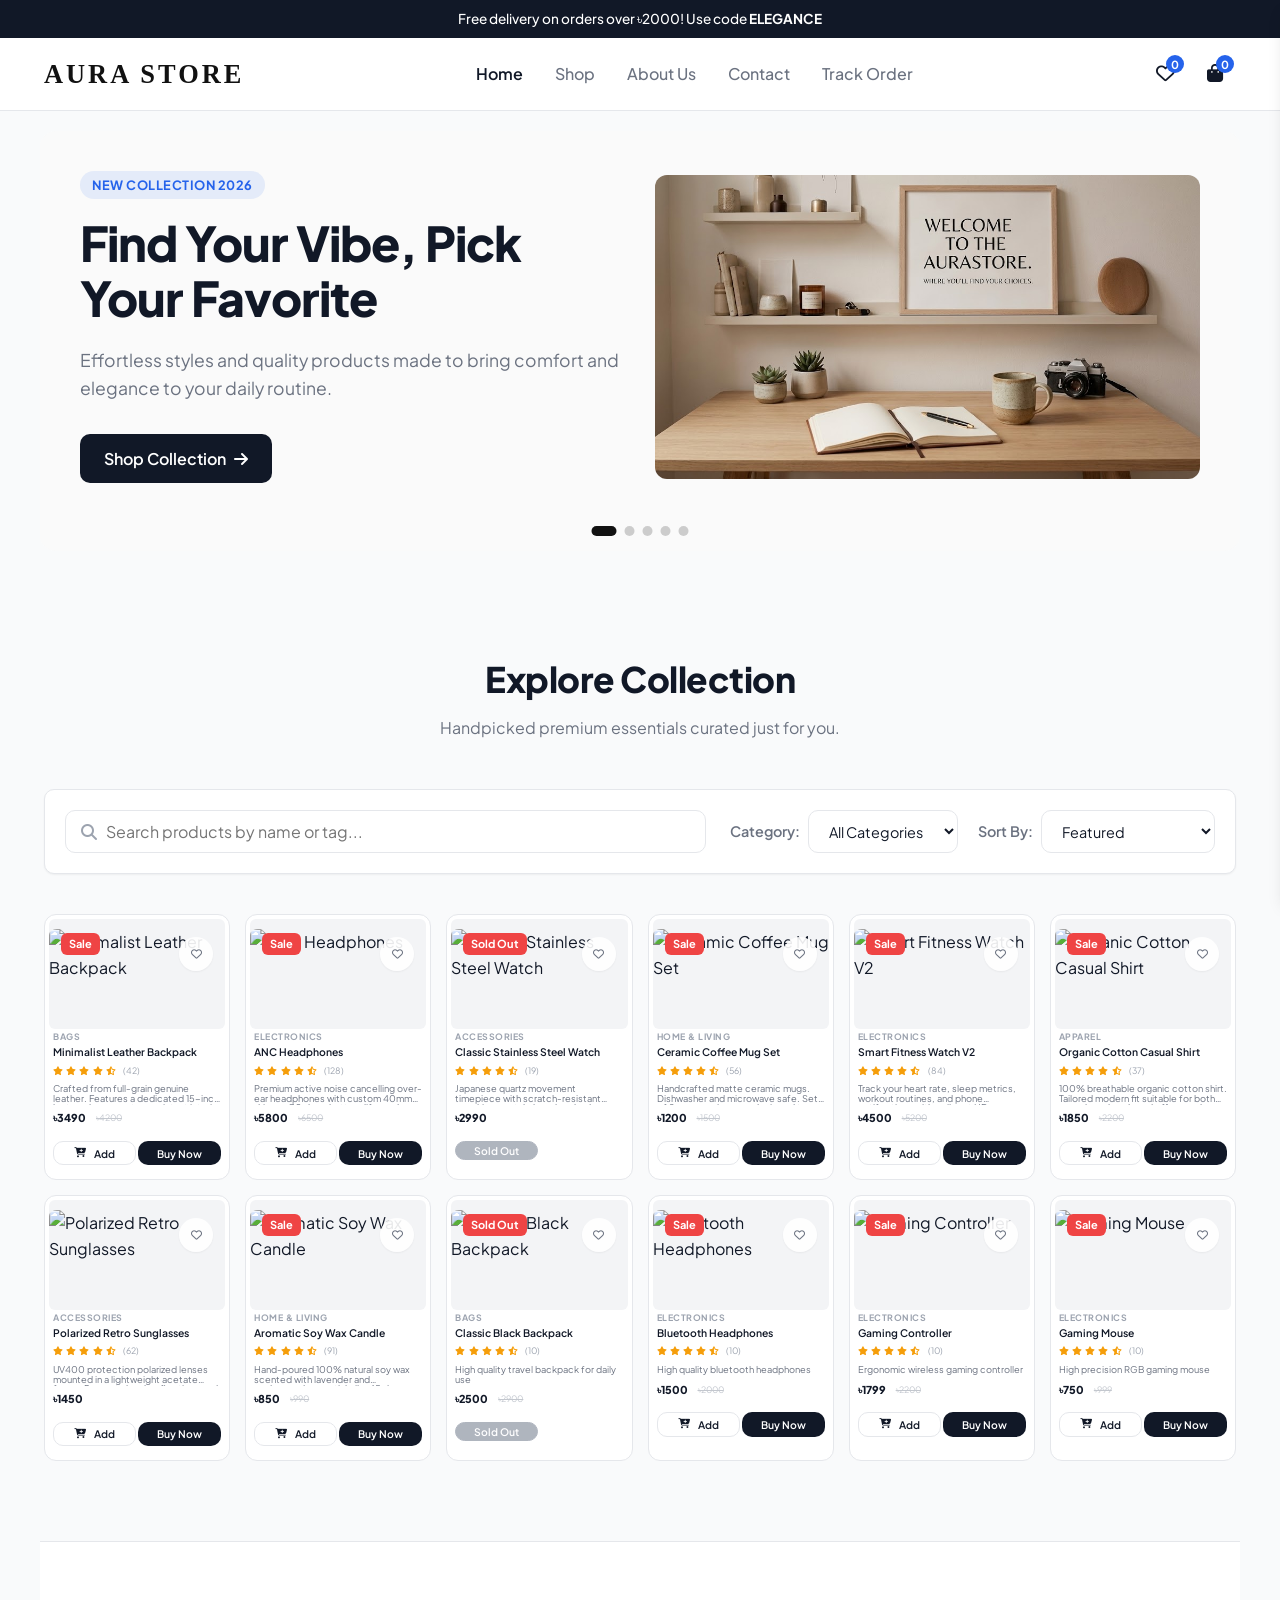
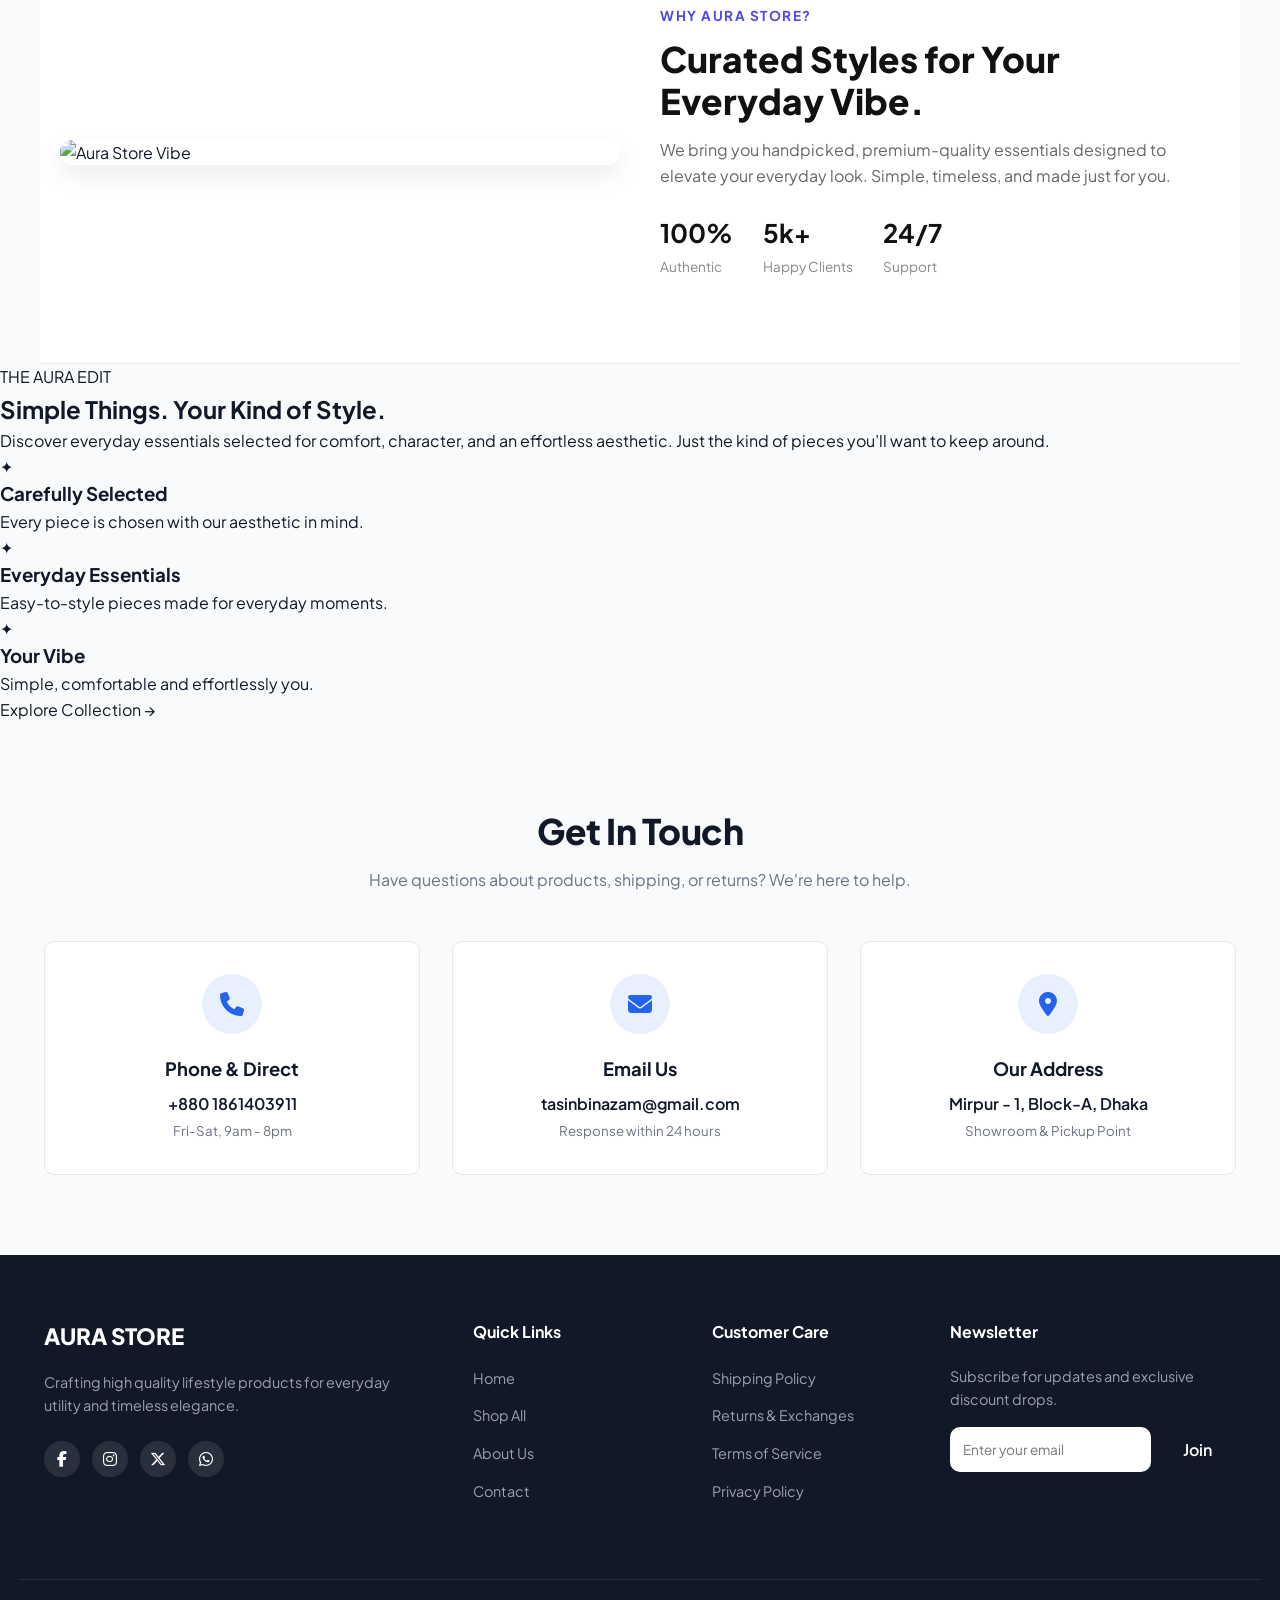
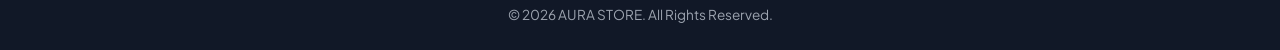
==== commit 12915bbf: "Update index.html" ====
--- a/index.html
+++ b/index.html
@@ -11,6 +11,7 @@
     <link rel="preconnect" href="https://fonts.gstatic.com" crossorigin>
     <link href="https://fonts.googleapis.com/css2?family=Plus+Jakarta+Sans:wght@300;400;500;600;700;800&display=swap" rel="stylesheet">
     <link rel="stylesheet" href="style.css?v=2.0">
+    <link href="https://fonts.googleapis.com/css2?family=Cinzel:wght@600;700&display=swap" rel="stylesheet">
  
 </head>
 <body>
@@ -23,7 +24,9 @@
     <!-- Navigation Header -->
     <header class="header">
         <div class="container nav-container">
-            <a href="#" class="brand-logo" id="brand-logo-text">AURA STORE</a>
+           <a href="#" class="brand-logo" id="brand-logo-text">
+    AURA <span class="accent-text">STORE</span>
+</a>
 
             <nav class="nav-menu" id="nav-menu">
                 <a href="#hero" class="nav-link active">Home</a>
@@ -53,7 +56,9 @@
     <div class="mobile-nav-overlay" id="mobile-nav-overlay"></div>
     <aside class="mobile-nav-drawer" id="mobile-nav-drawer">
         <div class="mobile-nav-header">
-            <span class="brand-logo" id="mobile-brand-logo">AURA STORE</span>
+            <span class="brand-logo" id="mobile-brand-logo">
+    AURA <span class="accent-text">STORE</span>
+</span>
             <button class="close-btn" id="mobile-nav-close"><i class="fa-solid fa-xmark"></i></button>
         </div>
         <ul class="mobile-nav-links">
@@ -193,7 +198,7 @@
             </div>
         </div>
     </section>
-     <!-- About Section -->
+    <!-- About Section -->
     <section class="about-section" id="about" style="padding: 60px 20px; max-width: 1200px; margin: 0 auto;">
         <div style="display: flex; align-items: center; gap: 40px; flex-wrap: wrap;">
             
@@ -231,7 +236,43 @@
                         <p style="margin: 2px 0 0; color: #888; font-size: 0.85rem;">Support</p>
                     </div>
                 </div>
-
+            </div>
+        </div>
+    </section>
+    <!-- The Aura Edit Section -->
+    <section class="aura-edit-section" id="about">
+        <div class="aura-edit-container">
+            
+            <div class="aura-edit-header">
+                <span class="aura-edit-tag">THE AURA EDIT</span>
+                <h2 class="aura-edit-title">Simple Things. Your Kind of Style.</h2>
+                <p class="aura-edit-desc">
+                    Discover everyday essentials selected for comfort, character, and an effortless aesthetic. Just the kind of pieces you’ll want to keep around.
+                </p>
+            </div>
+
+            <div class="aura-edit-grid">
+                <div class="aura-edit-card">
+                    <span class="aura-edit-icon">✦</span>
+                    <h3>Carefully Selected</h3>
+                    <p>Every piece is chosen with our aesthetic in mind.</p>
+                </div>
+
+                <div class="aura-edit-card">
+                    <span class="aura-edit-icon">✦</span>
+                    <h3>Everyday Essentials</h3>
+                    <p>Easy-to-style pieces made for everyday moments.</p>
+                </div>
+
+                <div class="aura-edit-card">
+                    <span class="aura-edit-icon">✦</span>
+                    <h3>Your Vibe</h3>
+                    <p>Simple, comfortable and effortlessly you.</p>
+                </div>
+            </div>
+
+            <div class="aura-edit-action">
+                <a href="#products" class="aura-edit-btn">Explore Collection &rarr;</a>
             </div>
 
         </div>
@@ -310,6 +351,147 @@
                     <div id="modal-body" style="line-height: 1.7; font-size: 0.95rem; color: #444; margin-top: 15px;"></div>
                 </div>
             </div>
+
+            <!-- Track Order Modal -->
+<div id="track-modal" style="
+    display: none;
+    position: fixed;
+    top: 0;
+    left: 0;
+    width: 100%;
+    height: 100%;
+    background: rgba(0,0,0,0.7);
+    z-index: 9999;
+    justify-content: center;
+    align-items: center;
+    padding: 20px;
+">
+
+    <div style="
+        background: #ffffff;
+        color: #222;
+        max-width: 500px;
+        width: 100%;
+        padding: 30px;
+        border-radius: 16px;
+        position: relative;
+        box-shadow: 0 15px 35px rgba(0,0,0,0.25);
+        font-family: sans-serif;
+    ">
+
+        <!-- Close Button -->
+        <button
+            type="button"
+            onclick="closeTrackModal()"
+            style="
+                position: absolute;
+                top: 12px;
+                right: 15px;
+                border: none;
+                background: none;
+                font-size: 28px;
+                cursor: pointer;
+                color: #666;
+            "
+        >
+            &times;
+        </button>
+
+        <h2 style="
+            margin-top: 0;
+            margin-bottom: 8px;
+            font-size: 1.6rem;
+            color: #111;
+        ">
+            Track Your Order
+        </h2>
+
+        <p style="
+            color: #666;
+            font-size: 0.95rem;
+            margin-bottom: 22px;
+        ">
+            Enter your Order ID and phone number to contact us about your order.
+        </p>
+
+        <!-- Order ID -->
+        <div style="margin-bottom: 15px;">
+            <label
+                for="track-order-id"
+                style="
+                    display: block;
+                    font-weight: 600;
+                    margin-bottom: 6px;
+                "
+            >
+                Order ID
+            </label>
+
+            <input
+                type="text"
+                id="track-order-id"
+                placeholder="e.g. ORD-123456"
+                style="
+                    width: 100%;
+                    padding: 12px;
+                    border: 1px solid #ddd;
+                    border-radius: 8px;
+                    font-size: 14px;
+                    box-sizing: border-box;
+                "
+            >
+        </div>
+
+        <!-- Phone Number -->
+        <div style="margin-bottom: 20px;">
+            <label
+                for="track-phone"
+                style="
+                    display: block;
+                    font-weight: 600;
+                    margin-bottom: 6px;
+                "
+            >
+                Phone Number
+            </label>
+
+            <input
+                type="tel"
+                id="track-phone"
+                placeholder="e.g. 018XXXXXXXX"
+                style="
+                    width: 100%;
+                    padding: 12px;
+                    border: 1px solid #ddd;
+                    border-radius: 8px;
+                    font-size: 14px;
+                    box-sizing: border-box;
+                "
+            >
+        </div>
+
+        <!-- WhatsApp Button -->
+        <button
+            type="button"
+            onclick="sendTrackWhatsApp()"
+            style="
+                width: 100%;
+                padding: 13px;
+                border: none;
+                border-radius: 8px;
+                background: #25D366;
+                color: white;
+                font-size: 15px;
+                font-weight: 700;
+                cursor: pointer;
+            "
+        >
+            <i class="fa-brands fa-whatsapp"></i>
+            Track Order via WhatsApp
+        </button>
+
+    </div>
+</div>
 
             <div class="footer-newsletter">
                 <h4>Newsletter</h4>
--- a/style.css
+++ b/style.css
@@ -1898,3 +1898,130 @@
     padding: 2px 4px !important;
     font-size: 0.65rem !important;
 }
+/* =========================================
+   AURA STORE - LIVE SCAN LINE EFFECT
+   ========================================= */
+
+.brand-logo {
+    position: relative;
+    display: inline-block;
+
+    font-family: 'Cinzel', serif;
+    font-size: 1.65rem;
+    font-weight: 700;
+    letter-spacing: 3px;
+
+    color: #111;
+    text-decoration: none;
+
+    /* Text stays black */
+    background: linear-gradient(
+        90deg,
+        #111 0%,
+        #111 40%,
+        #fff 50%,
+        #111 60%,
+        #111 100%
+    );
+
+    background-size: 250% 100%;
+    background-position: 100% 0;
+
+    -webkit-background-clip: text;
+    background-clip: text;
+    -webkit-text-fill-color: transparent;
+
+    animation: auraTextScan 1.4s linear infinite;
+
+    overflow: visible;
+}
+
+
+/* STORE follows the same effect */
+.brand-logo .accent-text {
+    color: inherit;
+    background: none;
+    -webkit-text-fill-color: inherit;
+}
+
+
+/* =========================================
+   LIVE LIGHT LINE
+   ========================================= */
+
+.brand-logo::after {
+    content: "";
+
+    position: absolute;
+
+    left: -15%;
+    top: 50%;
+
+    width: 130%;
+    height: 2px;
+
+    background: linear-gradient(
+        90deg,
+        transparent,
+        rgba(255,255,255,0.2),
+        #ffffff,
+        rgba(255,255,255,0.2),
+        transparent
+    );
+
+    box-shadow:
+        0 0 4px rgba(255,255,255,0.9),
+        0 0 10px rgba(255,255,255,0.7);
+
+    transform: translateX(-120%) rotate(-3deg);
+
+    animation: auraLineScan 1.4s linear infinite;
+
+    pointer-events: none;
+}
+
+
+/* =========================================
+   TEXT COLOR CHANGE
+   ========================================= */
+
+@keyframes auraTextScan {
+
+    0% {
+        background-position: 120% 0;
+    }
+
+    100% {
+        background-position: -120% 0;
+    }
+}
+
+
+/* =========================================
+   LINE MOVEMENT
+   ========================================= */
+
+@keyframes auraLineScan {
+
+    0% {
+        transform: translateX(-120%) rotate(-3deg);
+        opacity: 0;
+    }
+
+    10% {
+        opacity: 1;
+    }
+
+    50% {
+        opacity: 1;
+    }
+
+    90% {
+        opacity: 1;
+    }
+
+    100% {
+        transform: translateX(120%) rotate(-3deg);
+        opacity: 0;
+    }
+}
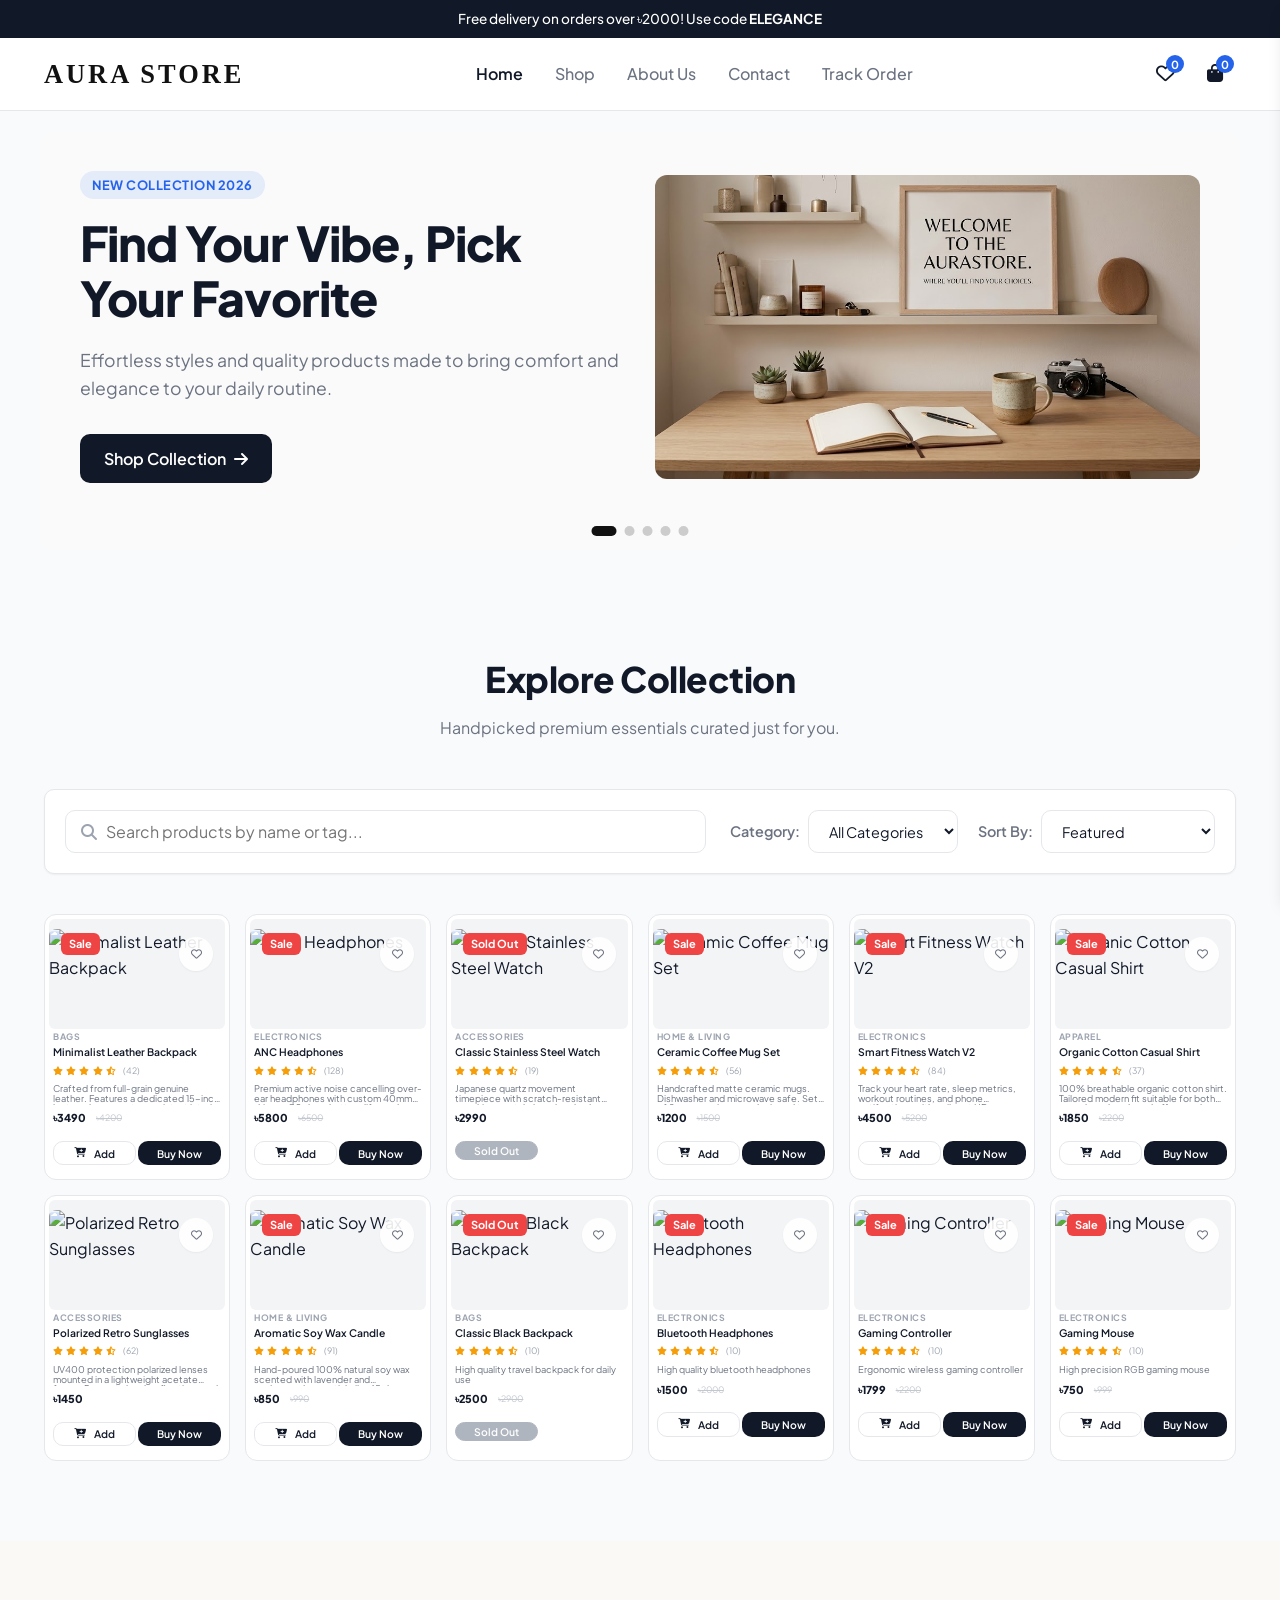
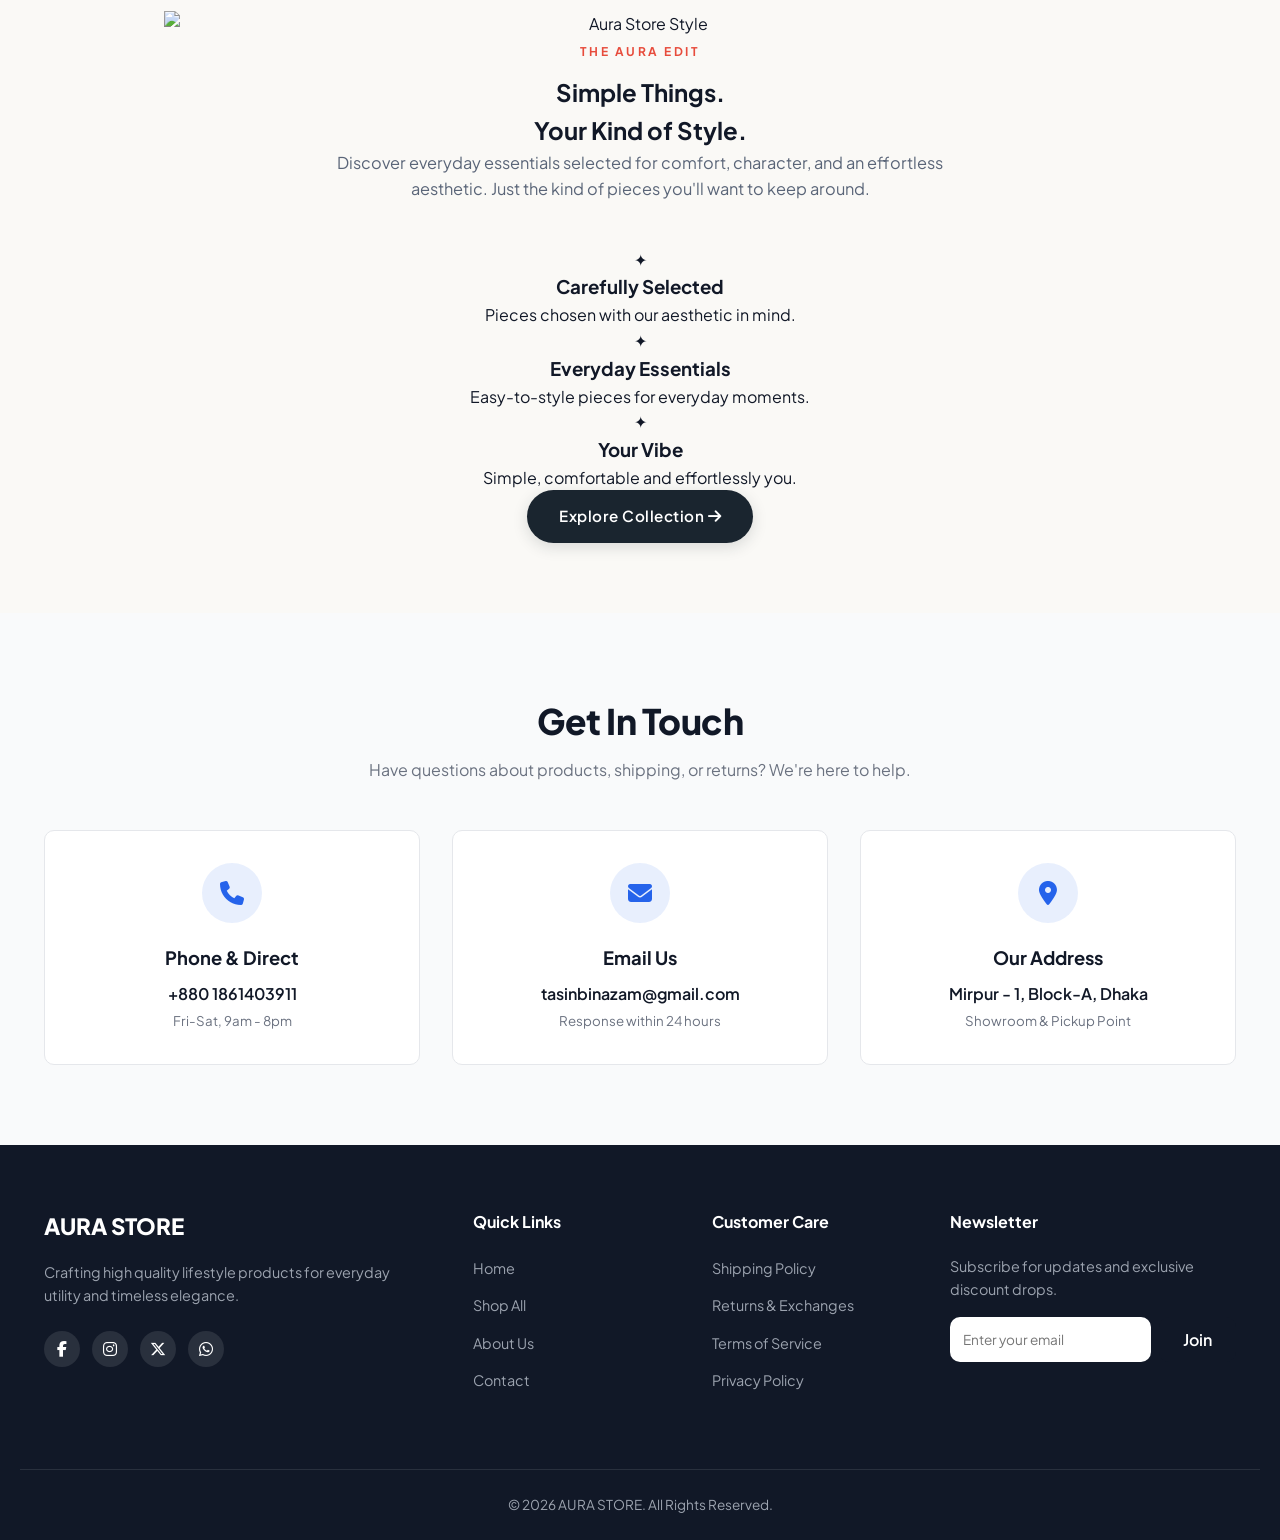
==== commit 66615855: "Update index.html" ====
--- a/index.html
+++ b/index.html
@@ -198,85 +198,71 @@
             </div>
         </div>
     </section>
-    <!-- About Section -->
-    <section class="about-section" id="about" style="padding: 60px 20px; max-width: 1200px; margin: 0 auto;">
-        <div style="display: flex; align-items: center; gap: 40px; flex-wrap: wrap;">
-            
-            <!-- Left Image -->
-            <div style="flex: 1; min-width: 300px;">
-                <img src="https://images.unsplash.com/photo-1441986300917-64674bd600d8?q=80&w=1000&auto=format&fit=crop" 
-                     alt="Aura Store Vibe" 
-                     style="width: 100%; border-radius: 16px; object-fit: cover; box-shadow: 0 10px 25px rgba(0,0,0,0.08);">
-            </div>
-
-            <!-- Right Content -->
-            <div style="flex: 1; min-width: 300px;">
-                <span style="color: #4f46e5; font-size: 0.85rem; font-weight: 700; letter-spacing: 1.5px; text-transform: uppercase;">WHY AURA STORE?</span>
-                
-                <h2 style="font-size: 2.2rem; margin: 10px 0 15px; color: #111; font-weight: 800; line-height: 1.2;">
-                    Curated Styles for Your Everyday Vibe.
-                </h2>
-                
-                <p style="color: #666; font-size: 1rem; line-height: 1.6; margin-bottom: 25px;">
-                    We bring you handpicked, premium-quality essentials designed to elevate your everyday look. Simple, timeless, and made just for you.
-                </p>
-
-                <!-- Stats -->
-                <div style="display: flex; gap: 30px; margin-bottom: 25px;">
+  <!-- The Aura Edit Section -->
+<section class="aura-edit-section" id="about">
+    <div class="container aura-edit-container">
+
+        <!-- Left Image -->
+        <div class="aura-edit-image">
+            <img src="https://images.unsplash.com/photo-1529139574466-a303027c1d8b?q=80&w=1200&auto=format&fit=crop"
+                 alt="Aura Store Style">
+        </div>
+
+        <!-- Right Content -->
+        <div class="aura-edit-content">
+
+            <span class="aura-edit-tag">THE AURA EDIT</span>
+
+            <h2>
+                Simple Things.<br>
+                Your Kind of Style.
+            </h2>
+
+            <p class="aura-edit-desc">
+                Discover everyday essentials selected for comfort,
+                character, and an effortless aesthetic. Just the kind
+                of pieces you'll want to keep around.
+            </p>
+
+            <!-- Features -->
+            <div class="aura-features">
+
+                <div class="aura-feature">
+                    <span>✦</span>
                     <div>
-                        <h3 style="font-size: 1.6rem; margin: 0; color: #111;">100%</h3>
-                        <p style="margin: 2px 0 0; color: #888; font-size: 0.85rem;">Authentic</p>
-                    </div>
+                        <h3>Carefully Selected</h3>
+                        <p>Pieces chosen with our aesthetic in mind.</p>
+                    </div>
+                </div>
+
+                <div class="aura-feature">
+                    <span>✦</span>
                     <div>
-                        <h3 style="font-size: 1.6rem; margin: 0; color: #111;">5k+</h3>
-                        <p style="margin: 2px 0 0; color: #888; font-size: 0.85rem;">Happy Clients</p>
-                    </div>
+                        <h3>Everyday Essentials</h3>
+                        <p>Easy-to-style pieces for everyday moments.</p>
+                    </div>
+                </div>
+
+                <div class="aura-feature">
+                    <span>✦</span>
                     <div>
-                        <h3 style="font-size: 1.6rem; margin: 0; color: #111;">24/7</h3>
-                        <p style="margin: 2px 0 0; color: #888; font-size: 0.85rem;">Support</p>
-                    </div>
-                </div>
-            </div>
-        </div>
-    </section>
-    <!-- The Aura Edit Section -->
-    <section class="aura-edit-section" id="about">
-        <div class="aura-edit-container">
-            
-            <div class="aura-edit-header">
-                <span class="aura-edit-tag">THE AURA EDIT</span>
-                <h2 class="aura-edit-title">Simple Things. Your Kind of Style.</h2>
-                <p class="aura-edit-desc">
-                    Discover everyday essentials selected for comfort, character, and an effortless aesthetic. Just the kind of pieces you’ll want to keep around.
-                </p>
-            </div>
-
-            <div class="aura-edit-grid">
-                <div class="aura-edit-card">
-                    <span class="aura-edit-icon">✦</span>
-                    <h3>Carefully Selected</h3>
-                    <p>Every piece is chosen with our aesthetic in mind.</p>
-                </div>
-
-                <div class="aura-edit-card">
-                    <span class="aura-edit-icon">✦</span>
-                    <h3>Everyday Essentials</h3>
-                    <p>Easy-to-style pieces made for everyday moments.</p>
-                </div>
-
-                <div class="aura-edit-card">
-                    <span class="aura-edit-icon">✦</span>
-                    <h3>Your Vibe</h3>
-                    <p>Simple, comfortable and effortlessly you.</p>
-                </div>
-            </div>
-
-            <div class="aura-edit-action">
-                <a href="#products" class="aura-edit-btn">Explore Collection &rarr;</a>
-            </div>
-
-        </div>
-    </section>
+                        <h3>Your Vibe</h3>
+                        <p>Simple, comfortable and effortlessly you.</p>
+                    </div>
+                </div>
+
+            </div>
+
+            <!-- Button -->
+            <a href="#shop" class="aura-edit-btn">
+                Explore Collection
+                <i class="fa-solid fa-arrow-right"></i>
+            </a>
+
+        </div>
+
+    </div>
+</section>
     
     <!-- Contact Section -->
     <section class="contact-section" id="contact">
--- a/style.css
+++ b/style.css
@@ -2025,3 +2025,131 @@
         opacity: 0;
     }
 }
+/* ==========================================================================
+   THE AURA EDIT SECTION
+   ========================================================================== */
+.aura-edit-section {
+    padding: 70px 20px;
+    background-color: #faf9f6;
+    display: flex;
+    justify-content: center;
+    align-items: center;
+}
+
+.aura-edit-container {
+    max-width: 1000px;
+    width: 100%;
+    margin: 0 auto;
+    text-align: center;
+}
+
+.aura-edit-tag {
+    display: inline-block;
+    font-size: 0.75rem;
+    font-weight: 700;
+    letter-spacing: 2.5px;
+    color: #e74c3c;
+    text-transform: uppercase;
+    margin-bottom: 12px;
+}
+
+.aura-edit-title {
+    font-family: 'Cinzel', serif;
+    font-size: 2.2rem;
+    font-weight: 700;
+    color: #1a252f;
+    margin-bottom: 16px;
+    line-height: 1.3;
+}
+
+.aura-edit-desc {
+    font-size: 1.02rem;
+    color: #5a6578;
+    max-width: 620px;
+    margin: 0 auto 45px auto;
+    line-height: 1.6;
+    font-weight: 400;
+}
+
+.aura-edit-grid {
+    display: grid;
+    grid-template-columns: repeat(auto-fit, minmax(260px, 1fr));
+    gap: 25px;
+    margin-bottom: 45px;
+}
+
+.aura-edit-card {
+    background: #ffffff;
+    padding: 30px 25px;
+    border-radius: 16px;
+    box-shadow: 0 4px 20px rgba(0, 0, 0, 0.03);
+    border: 1px solid rgba(0, 0, 0, 0.04);
+    text-align: left;
+    transition: transform 0.3s ease, box-shadow 0.3s ease;
+}
+
+.aura-edit-card:hover {
+    transform: translateY(-4px);
+    box-shadow: 0 8px 25px rgba(0, 0, 0, 0.06);
+}
+
+.aura-edit-icon {
+    font-size: 1.1rem;
+    color: #e74c3c;
+    display: inline-block;
+    margin-bottom: 12px;
+}
+
+.aura-edit-card h3 {
+    font-size: 1.15rem;
+    font-weight: 600;
+    color: #1a252f;
+    margin-bottom: 8px;
+}
+
+.aura-edit-card p {
+    font-size: 0.92rem;
+    color: #6c7a89;
+    line-height: 1.5;
+    margin: 0;
+}
+
+.aura-edit-action {
+    margin-top: 10px;
+}
+
+.aura-edit-btn {
+    display: inline-block;
+    padding: 14px 32px;
+    background-color: #1a252f;
+    color: #ffffff !important;
+    text-decoration: none;
+    font-size: 0.95rem;
+    font-weight: 600;
+    border-radius: 30px;
+    letter-spacing: 0.5px;
+    transition: all 0.3s ease;
+    box-shadow: 0 4px 15px rgba(26, 37, 47, 0.15);
+}
+
+.aura-edit-btn:hover {
+    background-color: #e74c3c;
+    transform: translateY(-2px);
+    box-shadow: 0 6px 20px rgba(231, 76, 60, 0.25);
+}
+
+@media (max-width: 768px) {
+    .aura-edit-section {
+        padding: 50px 16px;
+    }
+    .aura-edit-title {
+        font-size: 1.75rem;
+    }
+    .aura-edit-desc {
+        font-size: 0.95rem;
+        margin-bottom: 35px;
+    }
+    .aura-edit-card {
+        padding: 22px 20px;
+    }
+}
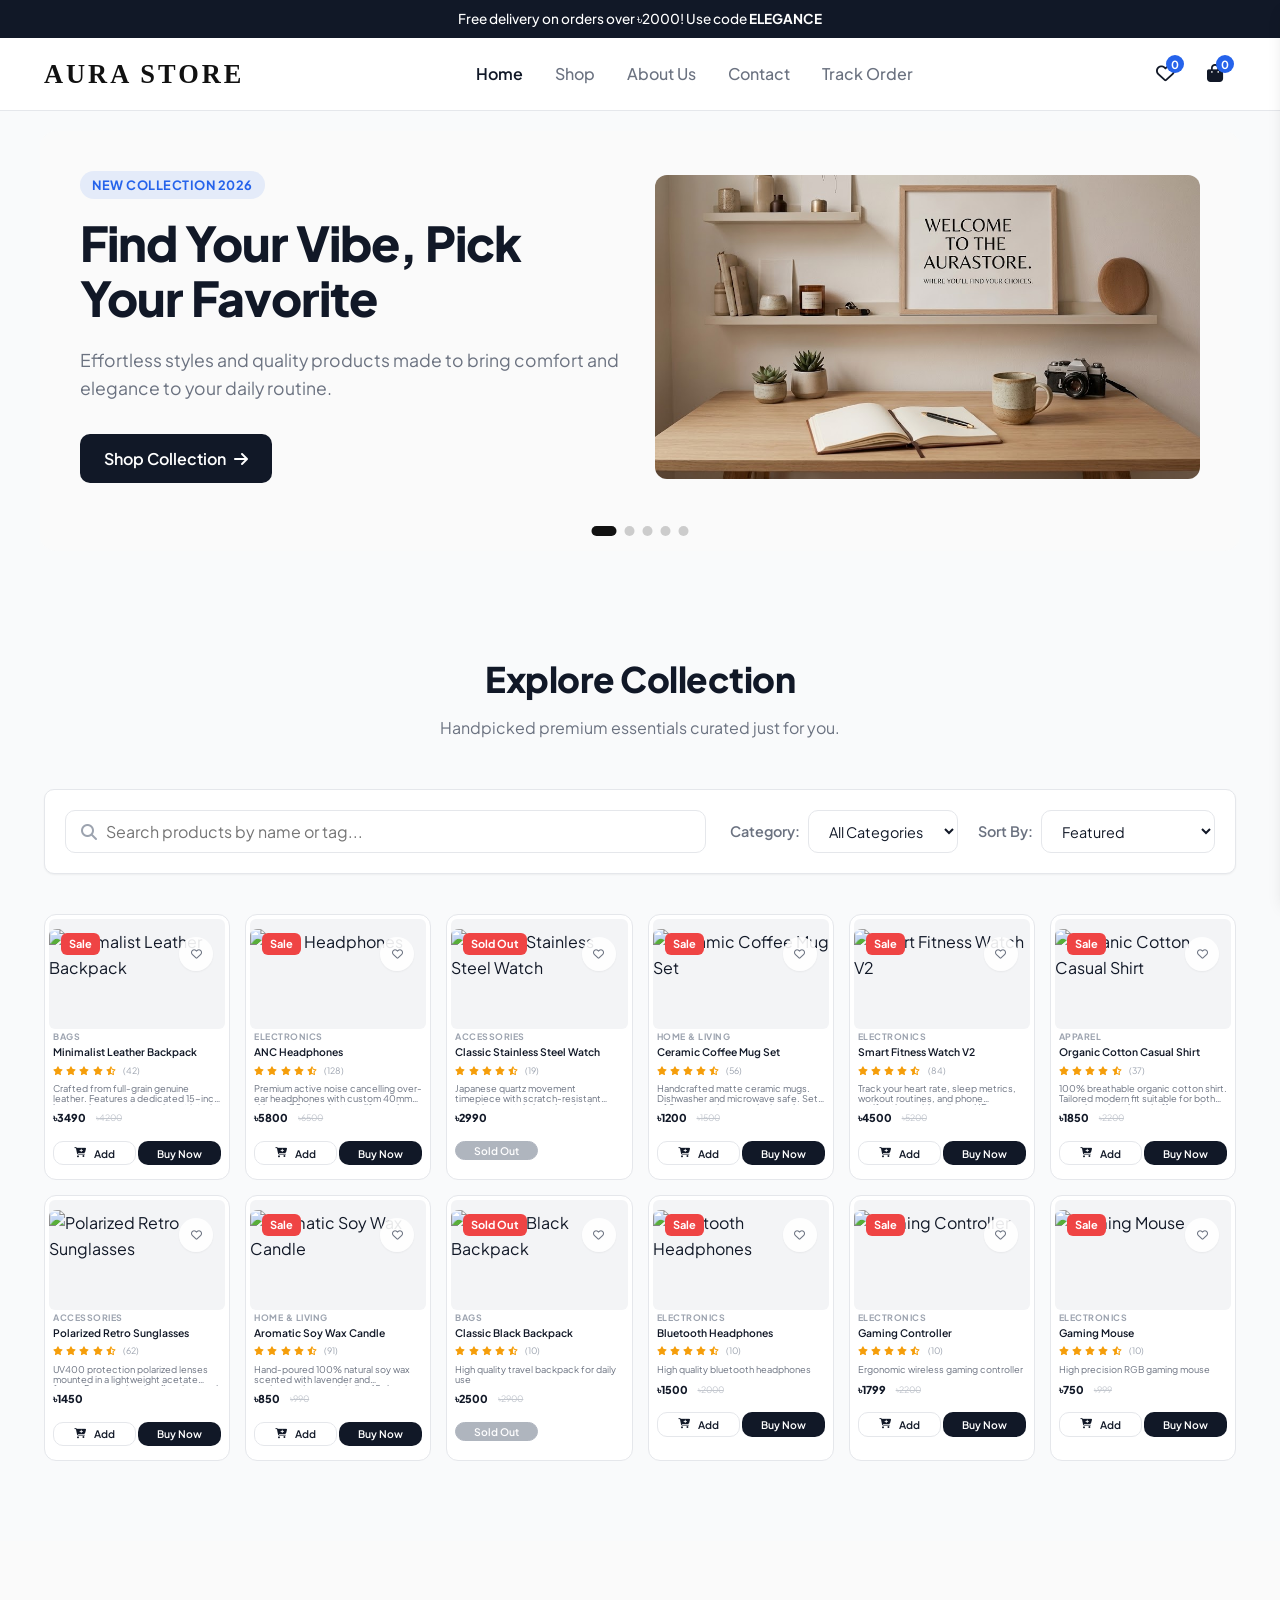
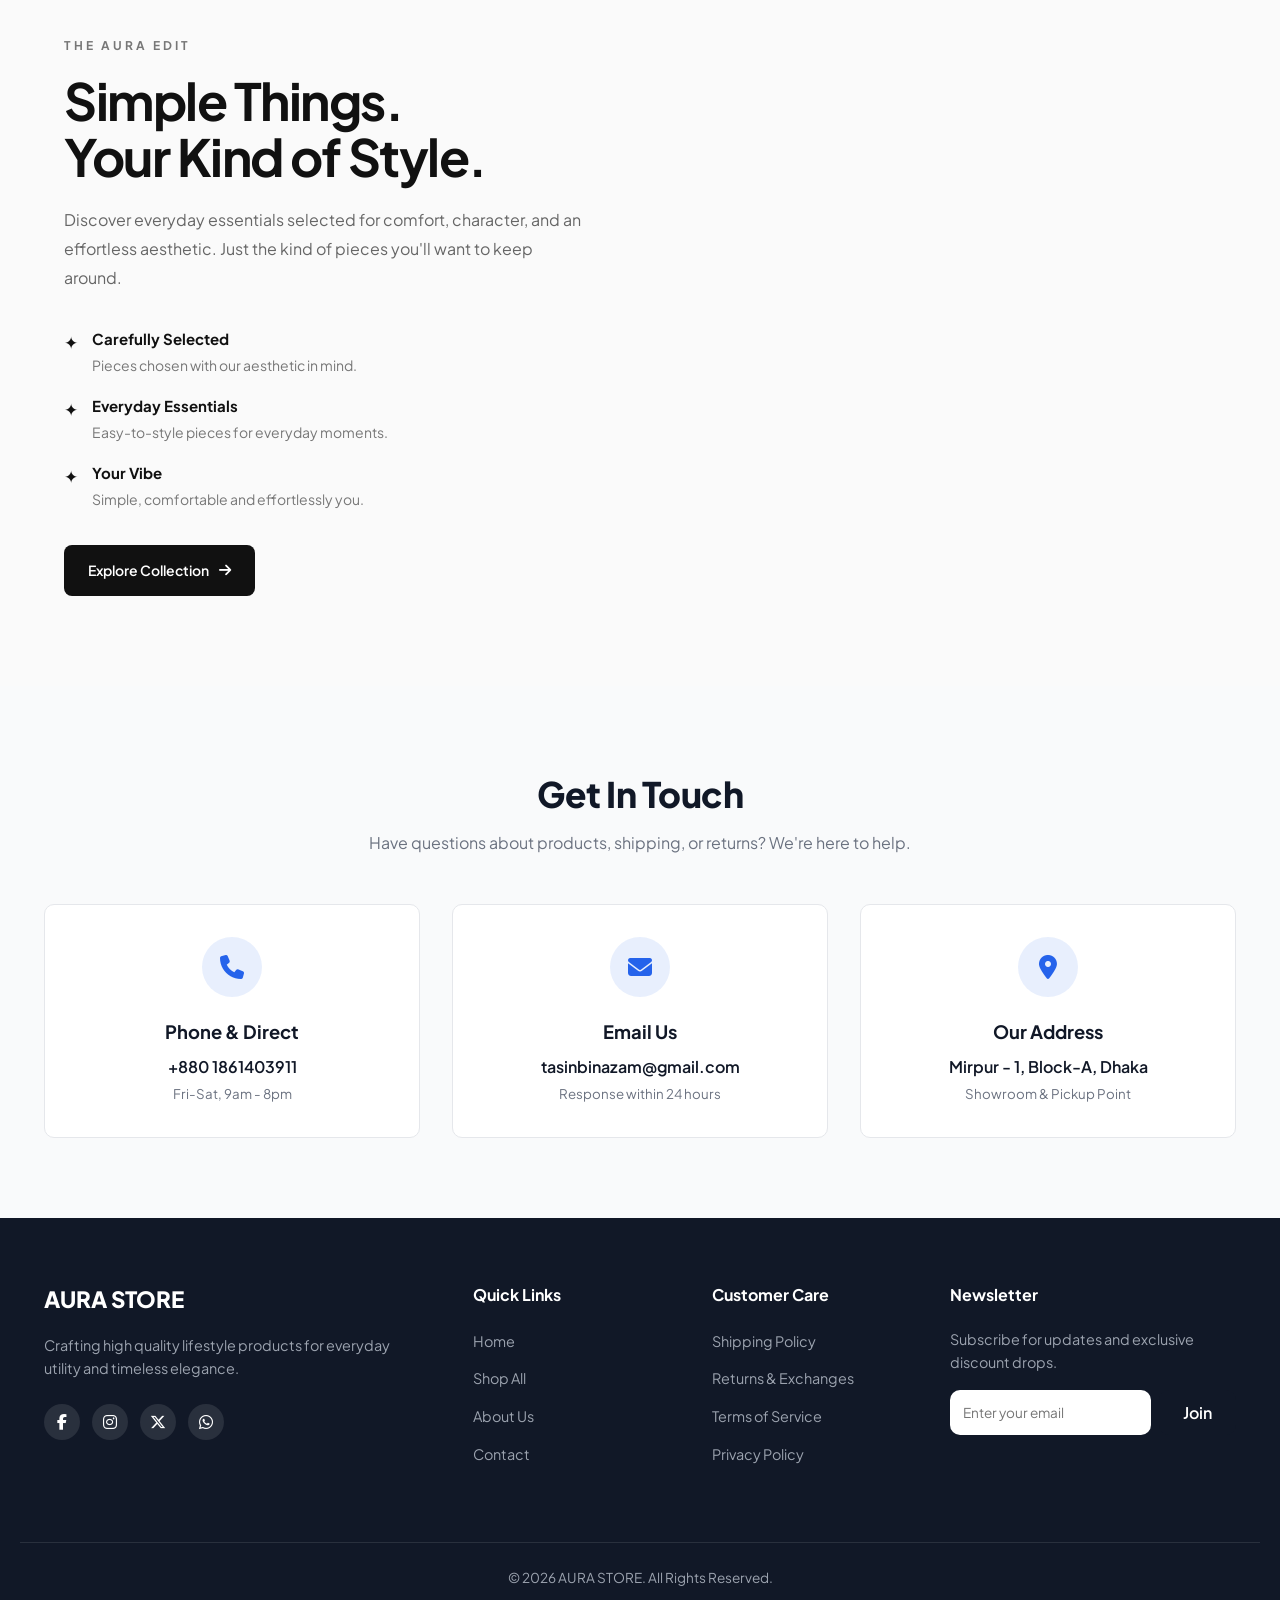
==== commit c3a355a4: "Update index.html" ====
--- a/index.html
+++ b/index.html
@@ -198,17 +198,10 @@
             </div>
         </div>
     </section>
-  <!-- The Aura Edit Section -->
+    <!-- The Aura Edit Section -->
 <section class="aura-edit-section" id="about">
     <div class="container aura-edit-container">
 
-        <!-- Left Image -->
-        <div class="aura-edit-image">
-            <img src="https://images.unsplash.com/photo-1529139574466-a303027c1d8b?q=80&w=1200&auto=format&fit=crop"
-                 alt="Aura Store Style">
-        </div>
-
-        <!-- Right Content -->
         <div class="aura-edit-content">
 
             <span class="aura-edit-tag">THE AURA EDIT</span>
@@ -224,7 +217,6 @@
                 of pieces you'll want to keep around.
             </p>
 
-            <!-- Features -->
             <div class="aura-features">
 
                 <div class="aura-feature">
@@ -253,7 +245,6 @@
 
             </div>
 
-            <!-- Button -->
             <a href="#shop" class="aura-edit-btn">
                 Explore Collection
                 <i class="fa-solid fa-arrow-right"></i>
@@ -263,6 +254,7 @@
 
     </div>
 </section>
+    
     
     <!-- Contact Section -->
     <section class="contact-section" id="contact">
--- a/style.css
+++ b/style.css
@@ -2025,131 +2025,193 @@
         opacity: 0;
     }
 }
-/* ==========================================================================
-   THE AURA EDIT SECTION
-   ========================================================================== */
+/* =========================================
+   AURA EDIT - CASUAL & AESTHETIC
+   ========================================= */
+
 .aura-edit-section {
-    padding: 70px 20px;
-    background-color: #faf9f6;
-    display: flex;
-    justify-content: center;
-    align-items: center;
+    padding: 90px 20px;
+    background: #fafafa;
 }
 
 .aura-edit-container {
-    max-width: 1000px;
+    max-width: 1200px;
+    margin: 0 auto;
+
+    display: grid;
+    grid-template-columns: 1.05fr 0.95fr;
+    align-items: center;
+    gap: 70px;
+}
+
+
+/* IMAGE */
+
+.aura-edit-image {
     width: 100%;
-    margin: 0 auto;
-    text-align: center;
+    height: 520px;
+    overflow: hidden;
+    border-radius: 22px;
+}
+
+.aura-edit-image img {
+    width: 100%;
+    height: 100%;
+    object-fit: cover;
+    display: block;
+
+    transition: transform 0.6s ease;
+}
+
+.aura-edit-image:hover img {
+    transform: scale(1.04);
+}
+
+
+/* CONTENT */
+
+.aura-edit-content {
+    max-width: 540px;
 }
 
 .aura-edit-tag {
     display: inline-block;
-    font-size: 0.75rem;
+
+    margin-bottom: 18px;
+
+    font-size: 12px;
     font-weight: 700;
-    letter-spacing: 2.5px;
-    color: #e74c3c;
-    text-transform: uppercase;
-    margin-bottom: 12px;
-}
-
-.aura-edit-title {
-    font-family: 'Cinzel', serif;
-    font-size: 2.2rem;
+    letter-spacing: 3px;
+
+    color: #777;
+}
+
+.aura-edit-content h2 {
+    margin: 0 0 22px;
+
+    font-size: clamp(2.5rem, 4vw, 4rem);
+    line-height: 1.08;
+
     font-weight: 700;
-    color: #1a252f;
-    margin-bottom: 16px;
-    line-height: 1.3;
+    letter-spacing: -1.5px;
+
+    color: #111;
 }
 
 .aura-edit-desc {
-    font-size: 1.02rem;
-    color: #5a6578;
-    max-width: 620px;
-    margin: 0 auto 45px auto;
-    line-height: 1.6;
-    font-weight: 400;
-}
-
-.aura-edit-grid {
-    display: grid;
-    grid-template-columns: repeat(auto-fit, minmax(260px, 1fr));
-    gap: 25px;
-    margin-bottom: 45px;
-}
-
-.aura-edit-card {
-    background: #ffffff;
-    padding: 30px 25px;
-    border-radius: 16px;
-    box-shadow: 0 4px 20px rgba(0, 0, 0, 0.03);
-    border: 1px solid rgba(0, 0, 0, 0.04);
-    text-align: left;
-    transition: transform 0.3s ease, box-shadow 0.3s ease;
-}
-
-.aura-edit-card:hover {
-    transform: translateY(-4px);
-    box-shadow: 0 8px 25px rgba(0, 0, 0, 0.06);
-}
-
-.aura-edit-icon {
-    font-size: 1.1rem;
-    color: #e74c3c;
-    display: inline-block;
-    margin-bottom: 12px;
-}
-
-.aura-edit-card h3 {
-    font-size: 1.15rem;
+    max-width: 520px;
+
+    margin: 0 0 35px;
+
+    font-size: 16px;
+    line-height: 1.8;
+
+    color: #666;
+}
+
+
+/* FEATURES */
+
+.aura-features {
+    display: flex;
+    flex-direction: column;
+    gap: 18px;
+
+    margin-bottom: 35px;
+}
+
+.aura-feature {
+    display: flex;
+    align-items: flex-start;
+    gap: 14px;
+}
+
+.aura-feature > span {
+    font-size: 17px;
+    color: #111;
+    margin-top: 2px;
+}
+
+.aura-feature h3 {
+    margin: 0 0 4px;
+
+    font-size: 15px;
+    font-weight: 700;
+
+    color: #111;
+}
+
+.aura-feature p {
+    margin: 0;
+
+    font-size: 14px;
+    line-height: 1.5;
+
+    color: #777;
+}
+
+
+/* BUTTON */
+
+.aura-edit-btn {
+    display: inline-flex;
+    align-items: center;
+    gap: 10px;
+
+    padding: 14px 24px;
+
+    background: #111;
+    color: #fff !important;
+
+    border-radius: 8px;
+
+    text-decoration: none;
+
+    font-size: 14px;
     font-weight: 600;
-    color: #1a252f;
-    margin-bottom: 8px;
-}
-
-.aura-edit-card p {
-    font-size: 0.92rem;
-    color: #6c7a89;
-    line-height: 1.5;
-    margin: 0;
-}
-
-.aura-edit-action {
-    margin-top: 10px;
-}
-
-.aura-edit-btn {
-    display: inline-block;
-    padding: 14px 32px;
-    background-color: #1a252f;
-    color: #ffffff !important;
-    text-decoration: none;
-    font-size: 0.95rem;
-    font-weight: 600;
-    border-radius: 30px;
-    letter-spacing: 0.5px;
+
     transition: all 0.3s ease;
-    box-shadow: 0 4px 15px rgba(26, 37, 47, 0.15);
 }
 
 .aura-edit-btn:hover {
-    background-color: #e74c3c;
+    background: #333;
     transform: translateY(-2px);
-    box-shadow: 0 6px 20px rgba(231, 76, 60, 0.25);
-}
+}
+
+.aura-edit-btn i {
+    transition: transform 0.3s ease;
+}
+
+.aura-edit-btn:hover i {
+    transform: translateX(4px);
+}
+
+
+/* =========================================
+   MOBILE
+   ========================================= */
 
 @media (max-width: 768px) {
+
     .aura-edit-section {
-        padding: 50px 16px;
-    }
-    .aura-edit-title {
-        font-size: 1.75rem;
-    }
+        padding: 65px 20px;
+    }
+
+    .aura-edit-container {
+        grid-template-columns: 1fr;
+        gap: 40px;
+    }
+
+    .aura-edit-image {
+        height: 400px;
+        border-radius: 18px;
+    }
+
+    .aura-edit-content h2 {
+        font-size: 2.5rem;
+    }
+
     .aura-edit-desc {
-        font-size: 0.95rem;
-        margin-bottom: 35px;
-    }
-    .aura-edit-card {
-        padding: 22px 20px;
-    }
-}
+        font-size: 15px;
+    }
+}
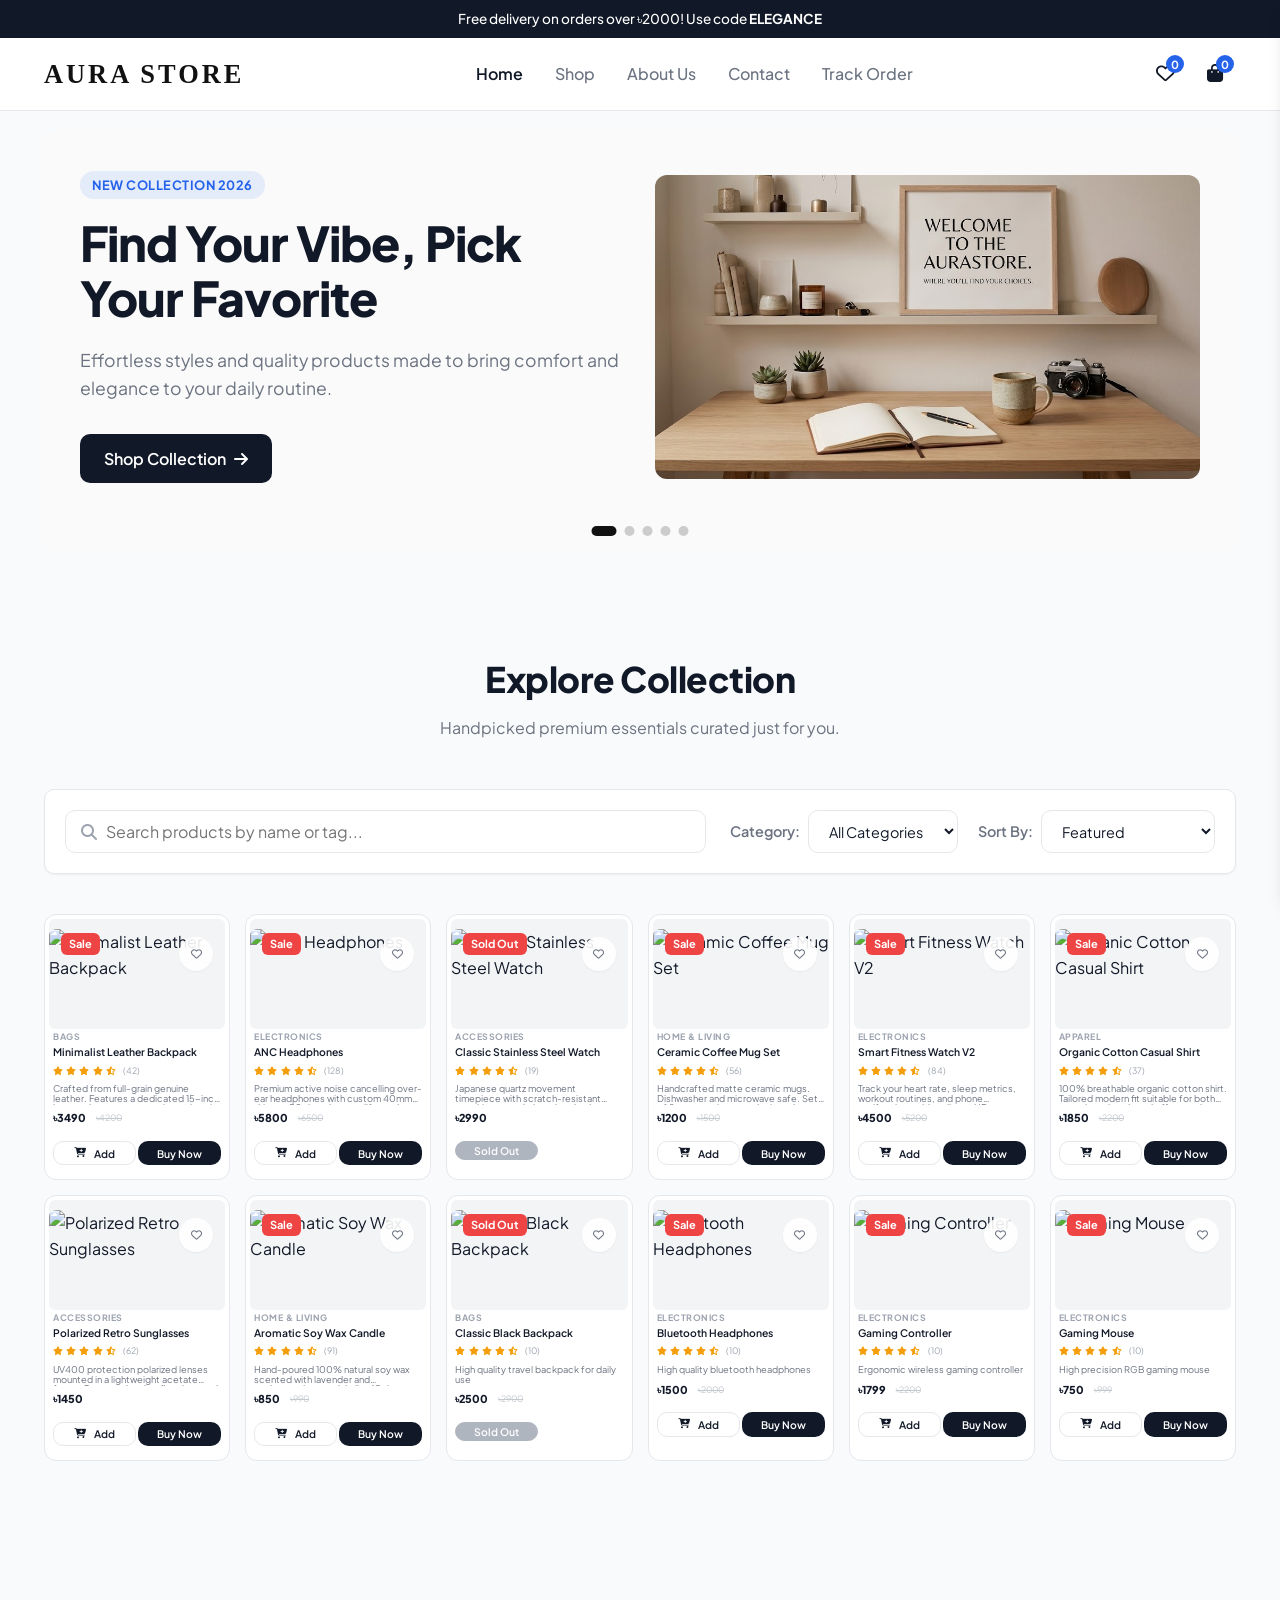
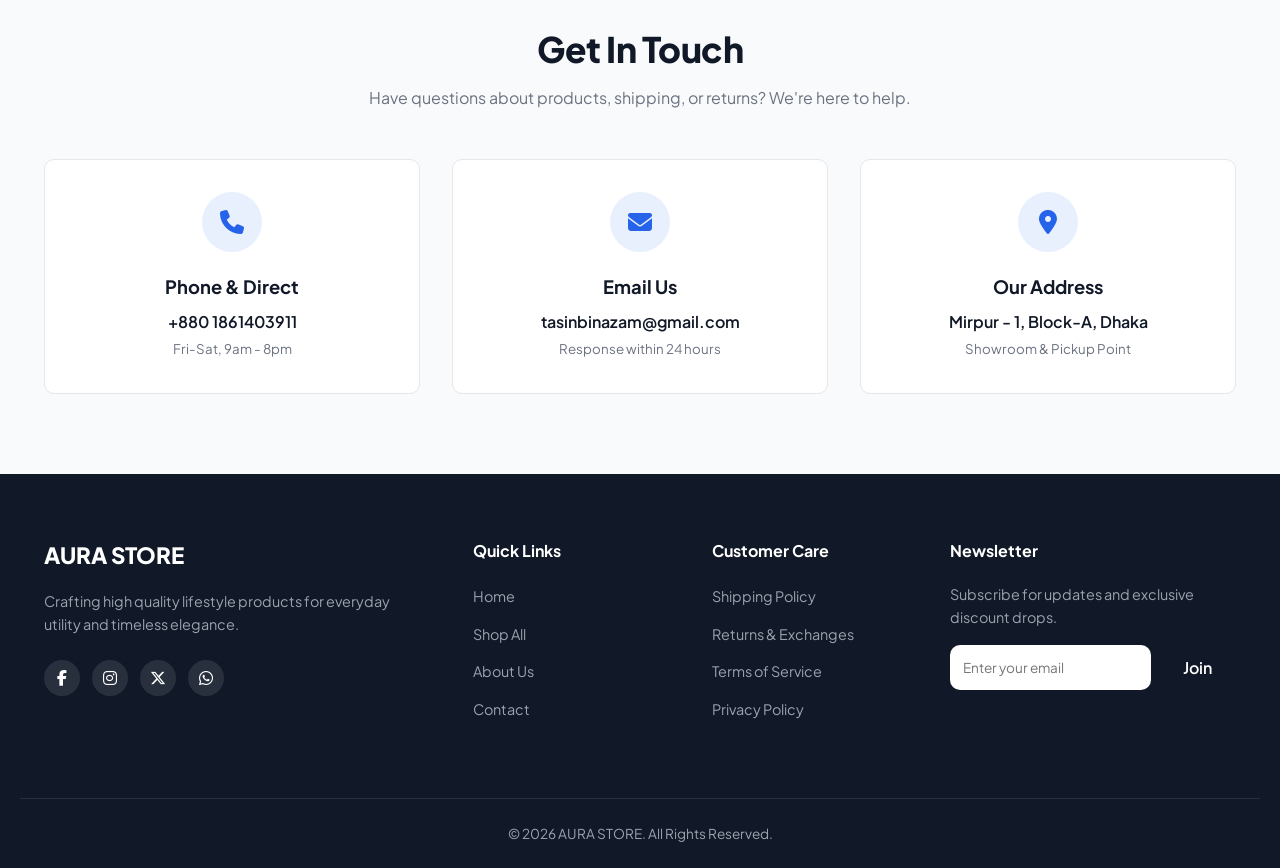
==== commit 9b9dbd6f: "Delete Aura Edit Section from index.html Removed the Aura Edit Section from the index.html file." ====
--- a/index.html
+++ b/index.html
@@ -198,62 +198,6 @@
             </div>
         </div>
     </section>
-    <!-- The Aura Edit Section -->
-<section class="aura-edit-section" id="about">
-    <div class="container aura-edit-container">
-
-        <div class="aura-edit-content">
-
-            <span class="aura-edit-tag">THE AURA EDIT</span>
-
-            <h2>
-                Simple Things.<br>
-                Your Kind of Style.
-            </h2>
-
-            <p class="aura-edit-desc">
-                Discover everyday essentials selected for comfort,
-                character, and an effortless aesthetic. Just the kind
-                of pieces you'll want to keep around.
-            </p>
-
-            <div class="aura-features">
-
-                <div class="aura-feature">
-                    <span>✦</span>
-                    <div>
-                        <h3>Carefully Selected</h3>
-                        <p>Pieces chosen with our aesthetic in mind.</p>
-                    </div>
-                </div>
-
-                <div class="aura-feature">
-                    <span>✦</span>
-                    <div>
-                        <h3>Everyday Essentials</h3>
-                        <p>Easy-to-style pieces for everyday moments.</p>
-                    </div>
-                </div>
-
-                <div class="aura-feature">
-                    <span>✦</span>
-                    <div>
-                        <h3>Your Vibe</h3>
-                        <p>Simple, comfortable and effortlessly you.</p>
-                    </div>
-                </div>
-
-            </div>
-
-            <a href="#shop" class="aura-edit-btn">
-                Explore Collection
-                <i class="fa-solid fa-arrow-right"></i>
-            </a>
-
-        </div>
-
-    </div>
-</section>
     
     
     <!-- Contact Section -->
--- a/style.css
+++ b/style.css
@@ -2026,52 +2026,35 @@
     }
 }
 /* =========================================
-   AURA EDIT - CASUAL & AESTHETIC
+   THE AURA EDIT
+   Clean • Casual • Aesthetic
    ========================================= */
 
 .aura-edit-section {
-    padding: 90px 20px;
+    padding: 100px 20px;
     background: #fafafa;
+    border-top: 1px solid #eeeeee;
+    border-bottom: 1px solid #eeeeee;
 }
 
 .aura-edit-container {
-    max-width: 1200px;
+    max-width: 900px;
+    width: 100%;
     margin: 0 auto;
 
-    display: grid;
-    grid-template-columns: 1.05fr 0.95fr;
-    align-items: center;
-    gap: 70px;
-}
-
-
-/* IMAGE */
-
-.aura-edit-image {
+    display: flex;
+    justify-content: center;
+}
+
+
+/* =========================================
+   CONTENT
+   ========================================= */
+
+.aura-edit-content {
     width: 100%;
-    height: 520px;
-    overflow: hidden;
-    border-radius: 22px;
-}
-
-.aura-edit-image img {
-    width: 100%;
-    height: 100%;
-    object-fit: cover;
-    display: block;
-
-    transition: transform 0.6s ease;
-}
-
-.aura-edit-image:hover img {
-    transform: scale(1.04);
-}
-
-
-/* CONTENT */
-
-.aura-edit-content {
-    max-width: 540px;
+    max-width: 700px;
+    text-align: center;
 }
 
 .aura-edit-tag {
@@ -2079,61 +2062,118 @@
 
     margin-bottom: 18px;
 
-    font-size: 12px;
+    font-size: 11px;
     font-weight: 700;
-    letter-spacing: 3px;
+    letter-spacing: 4px;
+    text-transform: uppercase;
 
     color: #777;
 }
 
+
+/* =========================================
+   TITLE
+   ========================================= */
+
 .aura-edit-content h2 {
-    margin: 0 0 22px;
-
-    font-size: clamp(2.5rem, 4vw, 4rem);
-    line-height: 1.08;
+    margin: 0 0 24px;
+
+    font-size: clamp(2.5rem, 6vw, 4.5rem);
+    line-height: 1.05;
 
     font-weight: 700;
-    letter-spacing: -1.5px;
+    letter-spacing: -2px;
 
     color: #111;
 }
 
+
+/* =========================================
+   DESCRIPTION
+   ========================================= */
+
 .aura-edit-desc {
-    max-width: 520px;
-
-    margin: 0 0 35px;
+    max-width: 620px;
+
+    margin: 0 auto 42px;
 
     font-size: 16px;
     line-height: 1.8;
 
-    color: #666;
-}
-
-
-/* FEATURES */
+    color: #6b6b6b;
+    font-weight: 400;
+}
+
+
+/* =========================================
+   FEATURES
+   ========================================= */
 
 .aura-features {
+    max-width: 560px;
+
+    margin: 0 auto 40px;
+
     display: flex;
     flex-direction: column;
-    gap: 18px;
-
-    margin-bottom: 35px;
+    gap: 22px;
+
+    text-align: left;
 }
 
 .aura-feature {
     display: flex;
     align-items: flex-start;
-    gap: 14px;
-}
+
+    gap: 15px;
+
+    padding: 18px 20px;
+
+    background: #ffffff;
+
+    border: 1px solid #eeeeee;
+    border-radius: 12px;
+
+    transition:
+        transform 0.3s ease,
+        box-shadow 0.3s ease,
+        border-color 0.3s ease;
+}
+
+.aura-feature:hover {
+    transform: translateY(-3px);
+
+    border-color: #dddddd;
+
+    box-shadow: 0 10px 25px rgba(0, 0, 0, 0.06);
+}
+
+
+/* Feature Icon */
 
 .aura-feature > span {
-    font-size: 17px;
+    flex-shrink: 0;
+
+    width: 30px;
+    height: 30px;
+
+    display: flex;
+    align-items: center;
+    justify-content: center;
+
+    font-size: 15px;
+
     color: #111;
-    margin-top: 2px;
-}
+
+    border: 1px solid #dddddd;
+    border-radius: 50%;
+}
+
+
+/* Feature Heading */
 
 .aura-feature h3 {
-    margin: 0 0 4px;
+    margin: 2px 0 5px;
 
     font-size: 15px;
     font-weight: 700;
@@ -2141,27 +2181,34 @@
     color: #111;
 }
 
+
+/* Feature Text */
+
 .aura-feature p {
     margin: 0;
 
-    font-size: 14px;
-    line-height: 1.5;
+    font-size: 13px;
+    line-height: 1.6;
 
     color: #777;
 }
 
 
-/* BUTTON */
+/* =========================================
+   BUTTON
+   ========================================= */
 
 .aura-edit-btn {
     display: inline-flex;
     align-items: center;
+    justify-content: center;
+
     gap: 10px;
 
     padding: 14px 24px;
 
     background: #111;
-    color: #fff !important;
+    color: #ffffff !important;
 
     border-radius: 8px;
 
@@ -2170,20 +2217,45 @@
     font-size: 14px;
     font-weight: 600;
 
-    transition: all 0.3s ease;
+    transition:
+        background 0.3s ease,
+        transform 0.3s ease,
+        box-shadow 0.3s ease;
 }
 
 .aura-edit-btn:hover {
-    background: #333;
+    background: #2a2a2a;
+
     transform: translateY(-2px);
-}
+
+    box-shadow: 0 8px 20px rgba(0, 0, 0, 0.12);
+}
+
+
+/* Arrow Animation */
 
 .aura-edit-btn i {
     transition: transform 0.3s ease;
 }
 
 .aura-edit-btn:hover i {
-    transform: translateX(4px);
+    transform: translateX(5px);
+}
+
+
+/* =========================================
+   TABLET
+   ========================================= */
+
+@media (max-width: 900px) {
+
+    .aura-edit-section {
+        padding: 80px 20px;
+    }
+
+    .aura-edit-content h2 {
+        font-size: 3.2rem;
+    }
 }
 
 
@@ -2191,27 +2263,77 @@
    MOBILE
    ========================================= */
 
-@media (max-width: 768px) {
+@media (max-width: 600px) {
 
     .aura-edit-section {
-        padding: 65px 20px;
-    }
-
-    .aura-edit-container {
-        grid-template-columns: 1fr;
-        gap: 40px;
-    }
-
-    .aura-edit-image {
-        height: 400px;
-        border-radius: 18px;
+        padding: 65px 18px;
+    }
+
+    .aura-edit-content {
+        max-width: 100%;
+    }
+
+    .aura-edit-tag {
+        font-size: 10px;
+        letter-spacing: 3px;
+        margin-bottom: 15px;
     }
 
     .aura-edit-content h2 {
         font-size: 2.5rem;
+        letter-spacing: -1px;
+        line-height: 1.1;
     }
 
     .aura-edit-desc {
-        font-size: 15px;
-    }
-}
+        font-size: 14px;
+        line-height: 1.7;
+        margin-bottom: 32px;
+    }
+
+    .aura-features {
+        gap: 14px;
+        margin-bottom: 32px;
+    }
+
+    .aura-feature {
+        padding: 15px;
+        gap: 12px;
+    }
+
+    .aura-feature h3 {
+        font-size: 14px;
+    }
+
+    .aura-feature p {
+        font-size: 12px;
+    }
+
+    .aura-edit-btn {
+        width: auto;
+        padding: 13px 20px;
+        font-size: 13px;
+    }
+}
+
+
+/* =========================================
+   VERY SMALL MOBILE
+   ========================================= */
+
+@media (max-width: 400px) {
+
+    .aura-edit-content h2 {
+        font-size: 2.1rem;
+    }
+
+    .aura-feature {
+        padding: 13px;
+    }
+
+    .aura-feature > span {
+        width: 26px;
+        height: 26px;
+        font-size: 13px;
+    }
+}
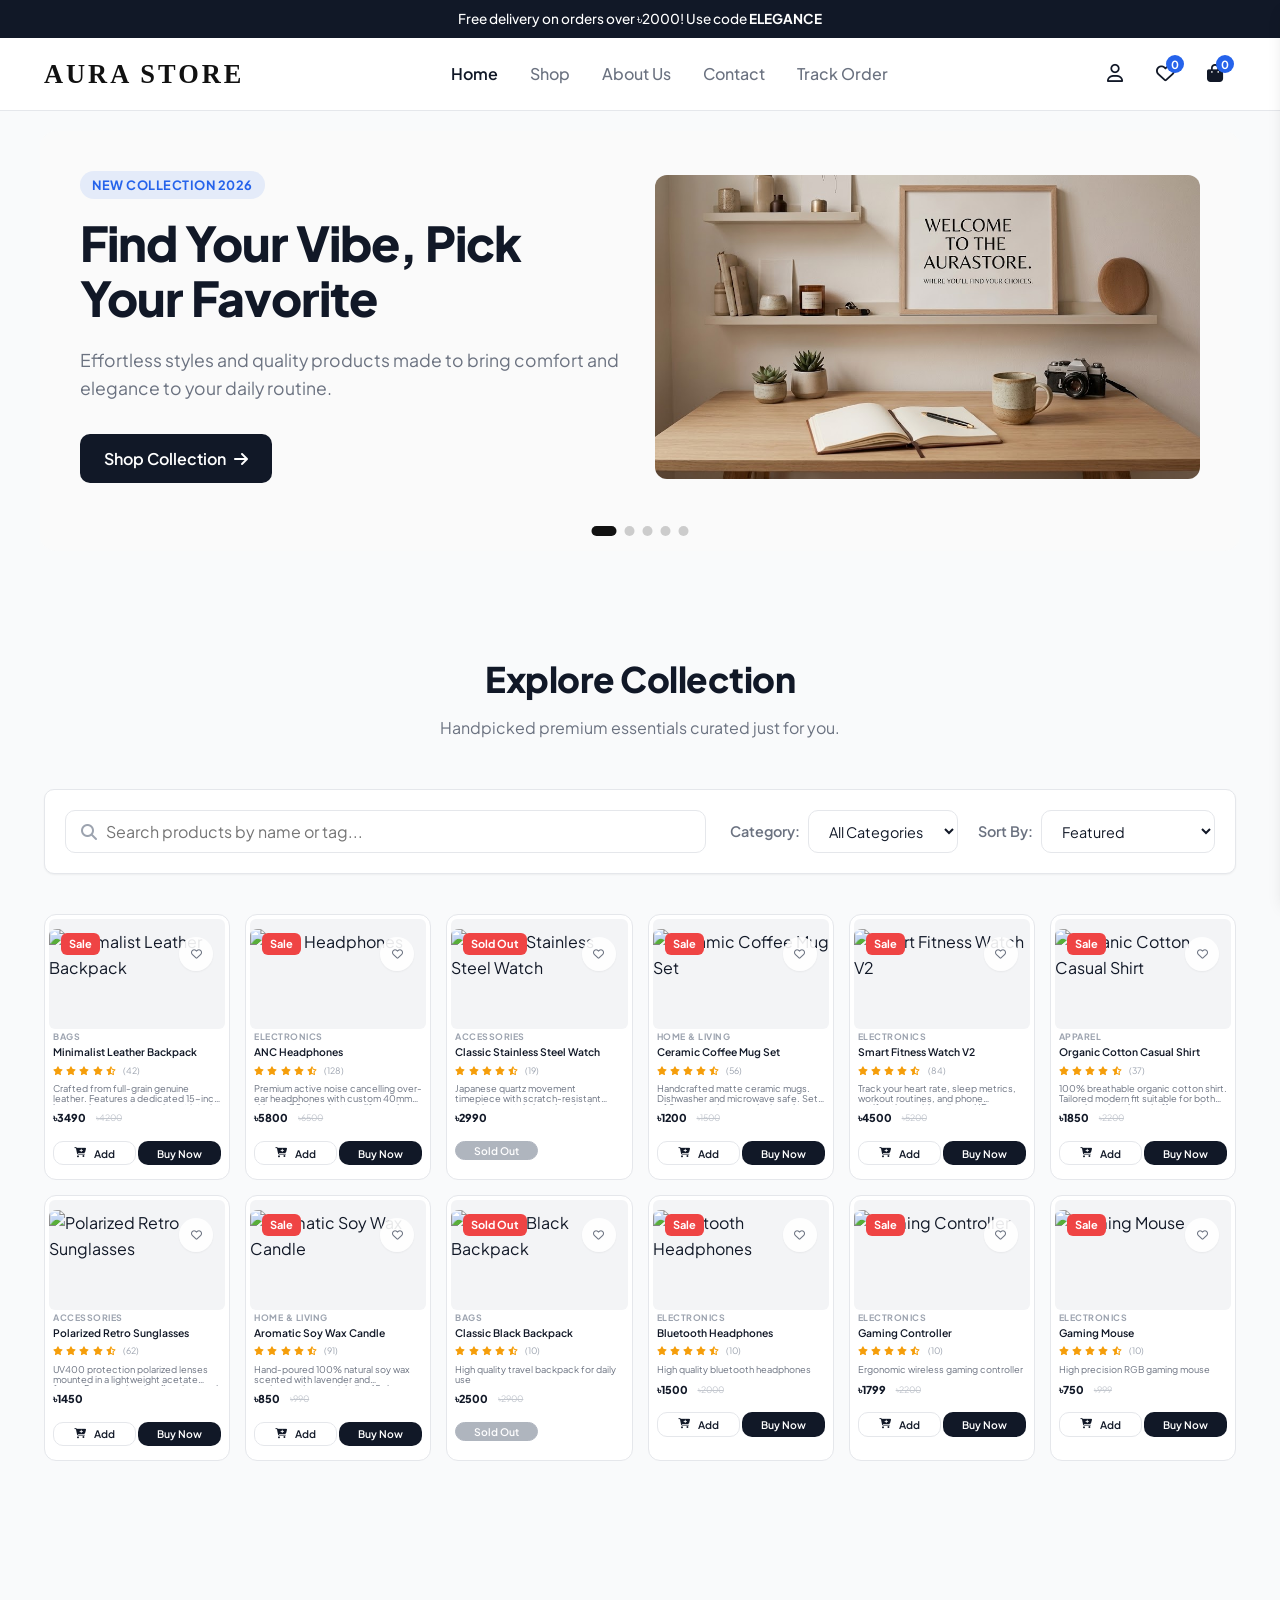
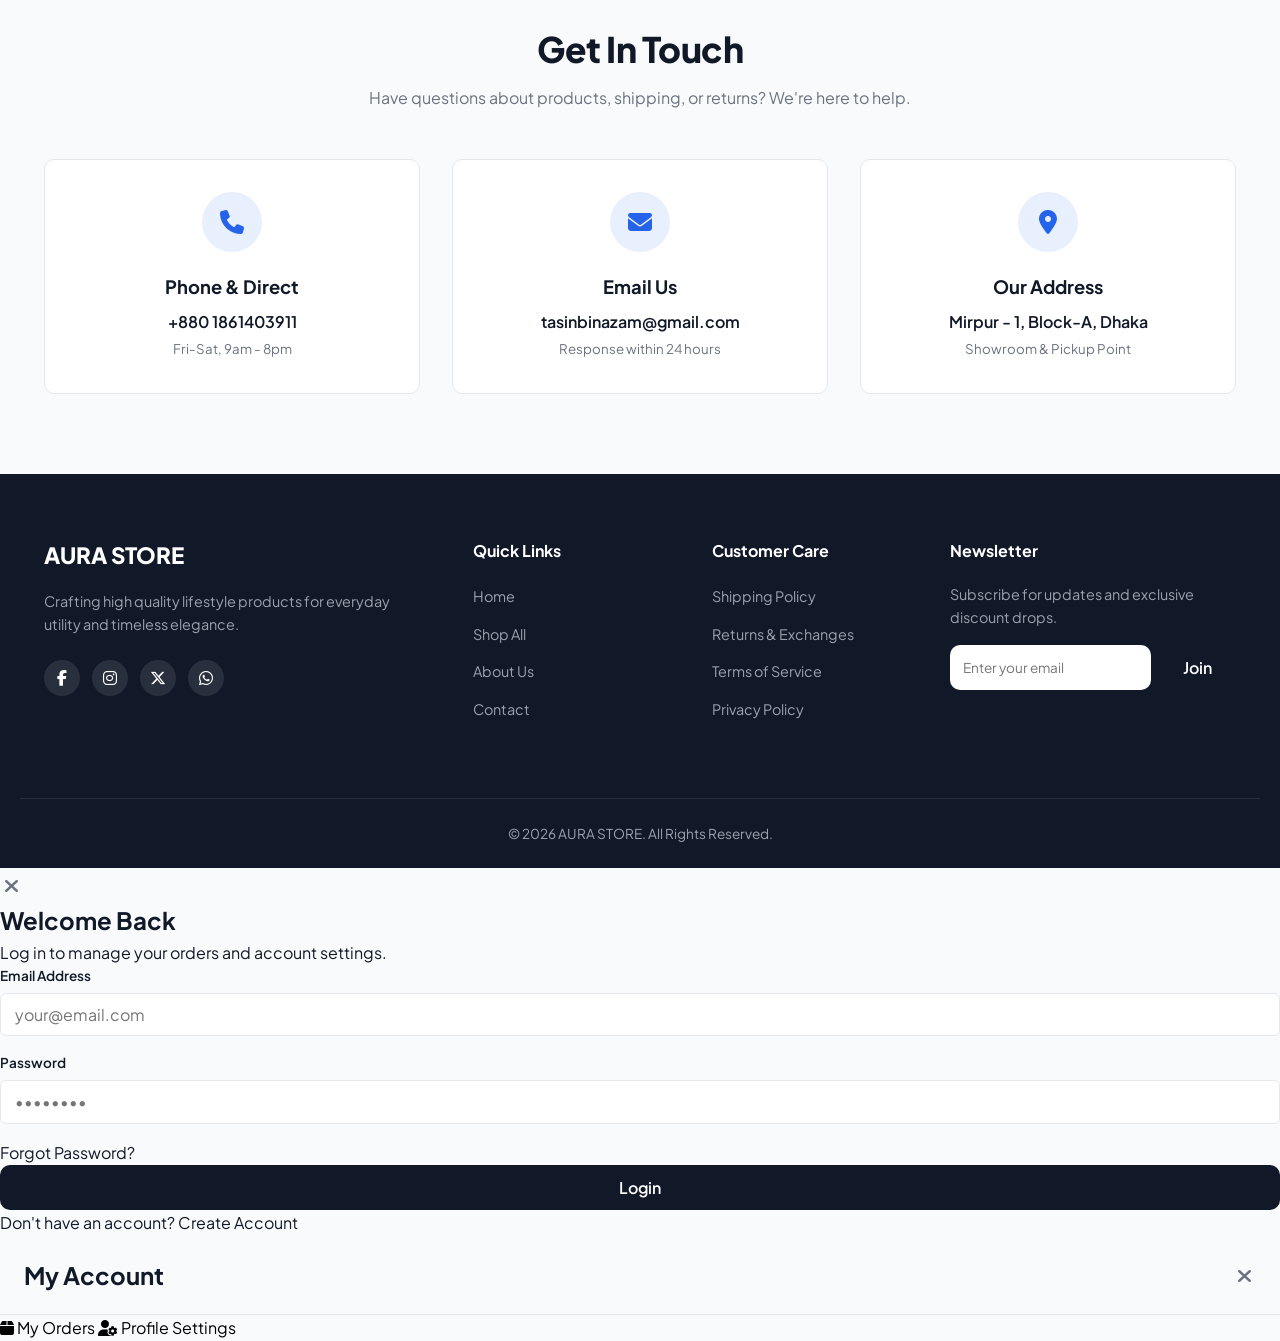
==== commit e2d0e461: "Update index.html" ====
--- a/index.html
+++ b/index.html
@@ -12,7 +12,6 @@
     <link href="https://fonts.googleapis.com/css2?family=Plus+Jakarta+Sans:wght@300;400;500;600;700;800&display=swap" rel="stylesheet">
     <link rel="stylesheet" href="style.css?v=2.0">
     <link href="https://fonts.googleapis.com/css2?family=Cinzel:wght@600;700&display=swap" rel="stylesheet">
- 
 </head>
 <body>
 
@@ -24,9 +23,9 @@
     <!-- Navigation Header -->
     <header class="header">
         <div class="container nav-container">
-           <a href="#" class="brand-logo" id="brand-logo-text">
-    AURA <span class="accent-text">STORE</span>
-</a>
+            <a href="#" class="brand-logo" id="brand-logo-text">
+                AURA <span class="accent-text">STORE</span>
+            </a>
 
             <nav class="nav-menu" id="nav-menu">
                 <a href="#hero" class="nav-link active">Home</a>
@@ -37,6 +36,16 @@
             </nav>
 
             <div class="nav-actions">
+                <!-- User Account Dropdown -->
+                <div class="user-menu-wrapper" style="position: relative;">
+                    <button class="icon-btn" id="user-menu-btn" aria-label="User Account">
+                        <i class="fa-regular fa-user"></i>
+                    </button>
+                    <div class="user-dropdown-menu" id="user-dropdown">
+                        <!-- Dynamic Auth Menu Items -->
+                    </div>
+                </div>
+
                 <button class="icon-btn" id="wishlist-btn" aria-label="Wishlist">
                     <i class="fa-regular fa-heart"></i>
                     <span class="badge" id="wishlist-count">0</span>
@@ -57,8 +66,8 @@
     <aside class="mobile-nav-drawer" id="mobile-nav-drawer">
         <div class="mobile-nav-header">
             <span class="brand-logo" id="mobile-brand-logo">
-    AURA <span class="accent-text">STORE</span>
-</span>
+                AURA <span class="accent-text">STORE</span>
+            </span>
             <button class="close-btn" id="mobile-nav-close"><i class="fa-solid fa-xmark"></i></button>
         </div>
         <ul class="mobile-nav-links">
@@ -67,87 +76,91 @@
             <li><a href="#about" class="mobile-link">About Us</a></li>
             <li><a href="#contact" class="mobile-link">Contact</a></li>
             <li><a href="javascript:void(0)" onclick="openTrackModal()" class="mobile-link">Track Order</a></li>
+            <li id="mobile-auth-link-container">
+                <a href="javascript:void(0)" onclick="openAuthModal('login')" class="mobile-link"><i class="fa-solid fa-right-to-bracket"></i> Login / Register</a>
+            </li>
         </ul>
     </aside>
-     <!-- Live Hero Slider Section (5 Banner Slides) -->
-<section class="hero-slider-section" id="hero">
-    <div class="slider-container">
-        <!-- Slide 1 -->
-        <div class="slide active">
-            <div class="slide-content">
-                <span class="hero-tag">NEW COLLECTION 2026</span>
-                <h1 class="hero-title">Find Your Vibe, Pick Your Favorite</h1>
-                <p class="hero-description">Effortless styles and quality products made to bring comfort and elegance to your daily routine.</p>
-                <a href="#shop" class="btn btn-primary">Shop Collection <i class="fa-solid fa-arrow-right"></i></a>
-            </div>
-            <div class="slide-image">
-                <img src="hero-aura.png" alt="Aura Store Collection">
-            </div>
-        </div>
-
-        <!-- Slide 2 -->
-        <div class="slide">
-            <div class="slide-content">
-                <span class="hero-tag">EXCLUSIVE DROPS</span>
-                <h1 class="hero-title">Minimalist Gear for Modern Life</h1>
-                <p class="hero-description">Upgrade your daily carry with high-end aesthetic essentials designed for durability.</p>
-                <a href="#shop" class="btn btn-primary">Explore Drops <i class="fa-solid fa-arrow-right"></i></a>
-            </div>
-            <div class="slide-image">
-                <img src="https://images.unsplash.com/photo-1441986300917-64674bd600d8?q=80&w=1000&auto=format&fit=crop" alt="Minimalist Gear">
-            </div>
-        </div>
-
-        <!-- Slide 3 -->
-        <div class="slide">
-            <div class="slide-content">
-                <span class="hero-tag">LIMITED TIME OFFER</span>
-                <h1 class="hero-title">Premium Aesthetics, Best Prices</h1>
-                <p class="hero-description">Get up to 20% off on all trending minimalist accessories this week.</p>
-                <a href="#shop" class="btn btn-primary">Grab Offer <i class="fa-solid fa-arrow-right"></i></a>
-            </div>
-            <div class="slide-image">
-                <img src="https://images.unsplash.com/photo-1523275335684-37898b6baf30?q=80&w=1000&auto=format&fit=crop" alt="Special Offer">
-            </div>
-        </div>
-
-        <!-- Slide 4 -->
-        <div class="slide">
-            <div class="slide-content">
-                <span class="hero-tag">URBAN STYLE</span>
-                <h1 class="hero-title">Elevate Your Everyday Look</h1>
-                <p class="hero-description">Handpicked aesthetic pieces crafted with precision for your lifestyle.</p>
-                <a href="#shop" class="btn btn-primary">View Collection <i class="fa-solid fa-arrow-right"></i></a>
-            </div>
-            <div class="slide-image">
-                <img src="https://images.unsplash.com/photo-1490481651871-ab68de25d43d?q=80&w=1000&auto=format&fit=crop" alt="Urban Style">
-            </div>
-        </div>
-
-        <!-- Slide 5 -->
-        <div class="slide">
-            <div class="slide-content">
-                <span class="hero-tag">BESTSELLERS</span>
-                <h1 class="hero-title">Timeless Essentials For You</h1>
-                <p class="hero-description">Discover our top rated customer favorites available now.</p>
-                <a href="#shop" class="btn btn-primary">Shop Bestsellers <i class="fa-solid fa-arrow-right"></i></a>
-            </div>
-            <div class="slide-image">
-                <img src="https://images.unsplash.com/photo-1445205170230-053b83016050?q=80&w=1000&auto=format&fit=crop" alt="Bestsellers">
-            </div>
-        </div>
-    </div>
-
-    <!-- 5 Navigation Dots -->
-    <div class="slider-dots">
-        <span class="dot active" onclick="currentSlide(0)"></span>
-        <span class="dot" onclick="currentSlide(1)"></span>
-        <span class="dot" onclick="currentSlide(2)"></span>
-        <span class="dot" onclick="currentSlide(3)"></span>
-        <span class="dot" onclick="currentSlide(4)"></span>
-    </div>
-</section>
-   
+
+    <!-- Live Hero Slider Section (5 Banner Slides) -->
+    <section class="hero-slider-section" id="hero">
+        <div class="slider-container">
+            <!-- Slide 1 -->
+            <div class="slide active">
+                <div class="slide-content">
+                    <span class="hero-tag">NEW COLLECTION 2026</span>
+                    <h1 class="hero-title">Find Your Vibe, Pick Your Favorite</h1>
+                    <p class="hero-description">Effortless styles and quality products made to bring comfort and elegance to your daily routine.</p>
+                    <a href="#shop" class="btn btn-primary">Shop Collection <i class="fa-solid fa-arrow-right"></i></a>
+                </div>
+                <div class="slide-image">
+                    <img src="hero-aura.png" alt="Aura Store Collection">
+                </div>
+            </div>
+
+            <!-- Slide 2 -->
+            <div class="slide">
+                <div class="slide-content">
+                    <span class="hero-tag">EXCLUSIVE DROPS</span>
+                    <h1 class="hero-title">Minimalist Gear for Modern Life</h1>
+                    <p class="hero-description">Upgrade your daily carry with high-end aesthetic essentials designed for durability.</p>
+                    <a href="#shop" class="btn btn-primary">Explore Drops <i class="fa-solid fa-arrow-right"></i></a>
+                </div>
+                <div class="slide-image">
+                    <img src="https://images.unsplash.com/photo-1441986300917-64674bd600d8?q=80&w=1000&auto=format&fit=crop" alt="Minimalist Gear">
+                </div>
+            </div>
+
+            <!-- Slide 3 -->
+            <div class="slide">
+                <div class="slide-content">
+                    <span class="hero-tag">LIMITED TIME OFFER</span>
+                    <h1 class="hero-title">Premium Aesthetics, Best Prices</h1>
+                    <p class="hero-description">Get up to 20% off on all trending minimalist accessories this week.</p>
+                    <a href="#shop" class="btn btn-primary">Grab Offer <i class="fa-solid fa-arrow-right"></i></a>
+                </div>
+                <div class="slide-image">
+                    <img src="https://images.unsplash.com/photo-1523275335684-37898b6baf30?q=80&w=1000&auto=format&fit=crop" alt="Special Offer">
+                </div>
+            </div>
+
+            <!-- Slide 4 -->
+            <div class="slide">
+                <div class="slide-content">
+                    <span class="hero-tag">URBAN STYLE</span>
+                    <h1 class="hero-title">Elevate Your Everyday Look</h1>
+                    <p class="hero-description">Handpicked aesthetic pieces crafted with precision for your lifestyle.</p>
+                    <a href="#shop" class="btn btn-primary">View Collection <i class="fa-solid fa-arrow-right"></i></a>
+                </div>
+                <div class="slide-image">
+                    <img src="https://images.unsplash.com/photo-1490481651871-ab68de25d43d?q=80&w=1000&auto=format&fit=crop" alt="Urban Style">
+                </div>
+            </div>
+
+            <!-- Slide 5 -->
+            <div class="slide">
+                <div class="slide-content">
+                    <span class="hero-tag">BESTSELLERS</span>
+                    <h1 class="hero-title">Timeless Essentials For You</h1>
+                    <p class="hero-description">Discover our top rated customer favorites available now.</p>
+                    <a href="#shop" class="btn btn-primary">Shop Bestsellers <i class="fa-solid fa-arrow-right"></i></a>
+                </div>
+                <div class="slide-image">
+                    <img src="https://images.unsplash.com/photo-1445205170230-053b83016050?q=80&w=1000&auto=format&fit=crop" alt="Bestsellers">
+                </div>
+            </div>
+        </div>
+
+        <!-- 5 Navigation Dots -->
+        <div class="slider-dots">
+            <span class="dot active" onclick="currentSlide(0)"></span>
+            <span class="dot" onclick="currentSlide(1)"></span>
+            <span class="dot" onclick="currentSlide(2)"></span>
+            <span class="dot" onclick="currentSlide(3)"></span>
+            <span class="dot" onclick="currentSlide(4)"></span>
+        </div>
+    </section>
+
     <!-- Main Shop Section -->
     <section class="shop-section" id="shop">
         <div class="container">
@@ -168,7 +181,6 @@
                         <label for="category-select">Category:</label>
                         <select id="category-select" class="custom-select">
                             <option value="all">All Categories</option>
-                            <!-- Dynamic Categories -->
                         </select>
                     </div>
 
@@ -198,8 +210,7 @@
             </div>
         </div>
     </section>
-    
-    
+
     <!-- Contact Section -->
     <section class="contact-section" id="contact">
         <div class="container">
@@ -241,7 +252,7 @@
                     <a href="https://facebook.com/zahid.binazam" aria-label="Facebook"><i class="fa-brands fa-facebook-f"></i></a>
                     <a href="https://instagram.com/@onlyfor_tasin" aria-label="Instagram"><i class="fa-brands fa-instagram"></i></a>
                     <a href="#" aria-label="Twitter"><i class="fa-brands fa-x-twitter"></i></a>
-                    <a href="+8801861403911" aria-label="WhatsApp"><i class="fa-brands fa-whatsapp"></i></a>
+                    <a href="https://wa.me/8801861403911" aria-label="WhatsApp"><i class="fa-brands fa-whatsapp"></i></a>
                 </div>
             </div>
 
@@ -255,7 +266,7 @@
                 </ul>
             </div>
 
-           <div class="footer-links-group">
+            <div class="footer-links-group">
                 <h4>Customer Care</h4>
                 <ul>
                     <li><a href="javascript:void(0)" onclick="openPolicyModal('shipping')">Shipping Policy</a></li>
@@ -265,156 +276,6 @@
                 </ul>
             </div>
 
-            <!-- Policy Modal (Pop-up Window) -->
-            <div id="policy-modal" style="display: none; position: fixed; top: 0; left: 0; width: 100%; height: 100%; background: rgba(0,0,0,0.7); z-index: 9999; justify-content: center; align-items: center; padding: 20px;">
-                <div style="background: #ffffff; color: #222; max-width: 650px; width: 100%; max-height: 85vh; overflow-y: auto; padding: 30px; border-radius: 12px; position: relative; box-shadow: 0 15px 35px rgba(0,0,0,0.2); font-family: sans-serif;">
-                    <span onclick="closePolicyModal()" style="position: absolute; top: 15px; right: 20px; font-size: 26px; cursor: pointer; font-weight: bold; color: #666;">&times;</span>
-                    <h2 id="modal-title" style="margin-top: 0; font-size: 1.6rem; color: #111; border-bottom: 2px solid #eee; padding-bottom: 10px;"></h2>
-                    <div id="modal-body" style="line-height: 1.7; font-size: 0.95rem; color: #444; margin-top: 15px;"></div>
-                </div>
-            </div>
-
-            <!-- Track Order Modal -->
-<div id="track-modal" style="
-    display: none;
-    position: fixed;
-    top: 0;
-    left: 0;
-    width: 100%;
-    height: 100%;
-    background: rgba(0,0,0,0.7);
-    z-index: 9999;
-    justify-content: center;
-    align-items: center;
-    padding: 20px;
-">
-
-    <div style="
-        background: #ffffff;
-        color: #222;
-        max-width: 500px;
-        width: 100%;
-        padding: 30px;
-        border-radius: 16px;
-        position: relative;
-        box-shadow: 0 15px 35px rgba(0,0,0,0.25);
-        font-family: sans-serif;
-    ">
-
-        <!-- Close Button -->
-        <button
-            type="button"
-            onclick="closeTrackModal()"
-            style="
-                position: absolute;
-                top: 12px;
-                right: 15px;
-                border: none;
-                background: none;
-                font-size: 28px;
-                cursor: pointer;
-                color: #666;
-            "
-        >
-            &times;
-        </button>
-
-        <h2 style="
-            margin-top: 0;
-            margin-bottom: 8px;
-            font-size: 1.6rem;
-            color: #111;
-        ">
-            Track Your Order
-        </h2>
-
-        <p style="
-            color: #666;
-            font-size: 0.95rem;
-            margin-bottom: 22px;
-        ">
-            Enter your Order ID and phone number to contact us about your order.
-        </p>
-
-        <!-- Order ID -->
-        <div style="margin-bottom: 15px;">
-            <label
-                for="track-order-id"
-                style="
-                    display: block;
-                    font-weight: 600;
-                    margin-bottom: 6px;
-                "
-            >
-                Order ID
-            </label>
-
-            <input
-                type="text"
-                id="track-order-id"
-                placeholder="e.g. ORD-123456"
-                style="
-                    width: 100%;
-                    padding: 12px;
-                    border: 1px solid #ddd;
-                    border-radius: 8px;
-                    font-size: 14px;
-                    box-sizing: border-box;
-                "
-            >
-        </div>
-
-        <!-- Phone Number -->
-        <div style="margin-bottom: 20px;">
-            <label
-                for="track-phone"
-                style="
-                    display: block;
-                    font-weight: 600;
-                    margin-bottom: 6px;
-                "
-            >
-                Phone Number
-            </label>
-
-            <input
-                type="tel"
-                id="track-phone"
-                placeholder="e.g. 018XXXXXXXX"
-                style="
-                    width: 100%;
-                    padding: 12px;
-                    border: 1px solid #ddd;
-                    border-radius: 8px;
-                    font-size: 14px;
-                    box-sizing: border-box;
-                "
-            >
-        </div>
-
-        <!-- WhatsApp Button -->
-        <button
-            type="button"
-            onclick="sendTrackWhatsApp()"
-            style="
-                width: 100%;
-                padding: 13px;
-                border: none;
-                border-radius: 8px;
-                background: #25D366;
-                color: white;
-                font-size: 15px;
-                font-weight: 700;
-                cursor: pointer;
-            "
-        >
-            <i class="fa-brands fa-whatsapp"></i>
-            Track Order via WhatsApp
-        </button>
-
-    </div>
-</div>
-
             <div class="footer-newsletter">
                 <h4>Newsletter</h4>
                 <p>Subscribe for updates and exclusive discount drops.</p>
@@ -431,6 +292,141 @@
         </div>
     </footer>
 
+    <!-- Policy Modal -->
+    <div id="policy-modal" style="display: none; position: fixed; top: 0; left: 0; width: 100%; height: 100%; background: rgba(0,0,0,0.7); z-index: 9999; justify-content: center; align-items: center; padding: 20px;">
+        <div style="background: #ffffff; color: #222; max-width: 650px; width: 100%; max-height: 85vh; overflow-y: auto; padding: 30px; border-radius: 12px; position: relative; box-shadow: 0 15px 35px rgba(0,0,0,0.2); font-family: sans-serif;">
+            <span onclick="closePolicyModal()" style="position: absolute; top: 15px; right: 20px; font-size: 26px; cursor: pointer; font-weight: bold; color: #666;">&times;</span>
+            <h2 id="modal-title" style="margin-top: 0; font-size: 1.6rem; color: #111; border-bottom: 2px solid #eee; padding-bottom: 10px;"></h2>
+            <div id="modal-body" style="line-height: 1.7; font-size: 0.95rem; color: #444; margin-top: 15px;"></div>
+        </div>
+    </div>
+
+    <!-- Track Order Modal -->
+    <div id="track-modal" style="display: none; position: fixed; top: 0; left: 0; width: 100%; height: 100%; background: rgba(0,0,0,0.7); z-index: 9999; justify-content: center; align-items: center; padding: 20px;">
+        <div style="background: #ffffff; color: #222; max-width: 500px; width: 100%; padding: 30px; border-radius: 16px; position: relative; box-shadow: 0 15px 35px rgba(0,0,0,0.25); font-family: sans-serif;">
+            <button type="button" onclick="closeTrackModal()" style="position: absolute; top: 12px; right: 15px; border: none; background: none; font-size: 28px; cursor: pointer; color: #666;">&times;</button>
+            <h2 style="margin-top: 0; margin-bottom: 8px; font-size: 1.6rem; color: #111;">Track Your Order</h2>
+            <p style="color: #666; font-size: 0.95rem; margin-bottom: 22px;">Enter your Order ID and phone number to contact us about your order.</p>
+            <div style="margin-bottom: 15px;">
+                <label for="track-order-id" style="display: block; font-weight: 600; margin-bottom: 6px;">Order ID</label>
+                <input type="text" id="track-order-id" placeholder="e.g. ORD-123456" style="width: 100%; padding: 12px; border: 1px solid #ddd; border-radius: 8px; font-size: 14px; box-sizing: border-box;">
+            </div>
+            <div style="margin-bottom: 20px;">
+                <label for="track-phone" style="display: block; font-weight: 600; margin-bottom: 6px;">Phone Number</label>
+                <input type="tel" id="track-phone" placeholder="e.g. 018XXXXXXXX" style="width: 100%; padding: 12px; border: 1px solid #ddd; border-radius: 8px; font-size: 14px; box-sizing: border-box;">
+            </div>
+            <button type="button" onclick="sendTrackWhatsApp()" style="width: 100%; padding: 13px; border: none; border-radius: 8px; background: #25D366; color: white; font-size: 15px; font-weight: 700; cursor: pointer;">
+                <i class="fa-brands fa-whatsapp"></i> Track Order via WhatsApp
+            </button>
+        </div>
+    </div>
+
+    <!-- AUTHENTICATION MODAL (Login / Register / Forgot Password) -->
+    <div class="modal-overlay" id="auth-overlay"></div>
+    <div class="auth-modal" id="auth-modal">
+        <button class="modal-close-btn" onclick="closeAuthModal()"><i class="fa-solid fa-xmark"></i></button>
+        
+        <!-- LOGIN VIEW -->
+        <div class="auth-box" id="auth-login-view">
+            <h2>Welcome Back</h2>
+            <p class="auth-sub">Log in to manage your orders and account settings.</p>
+            <form id="login-form">
+                <div class="form-group">
+                    <label>Email Address</label>
+                    <input type="email" id="login-email" placeholder="your@email.com" required>
+                </div>
+                <div class="form-group">
+                    <label>Password</label>
+                    <input type="password" id="login-password" placeholder="••••••••" required>
+                </div>
+                <div class="auth-forgot-link">
+                    <a href="javascript:void(0)" onclick="switchAuthView('forgot')">Forgot Password?</a>
+                </div>
+                <button type="submit" class="btn btn-primary btn-full" id="login-submit-btn">Login</button>
+            </form>
+            <div class="auth-switch">
+                Don't have an account? <a href="javascript:void(0)" onclick="switchAuthView('register')">Create Account</a>
+            </div>
+        </div>
+
+        <!-- REGISTER VIEW -->
+        <div class="auth-box hidden" id="auth-register-view">
+            <h2>Create Account</h2>
+            <p class="auth-sub">Join Aura Store to track orders easily.</p>
+            <form id="register-form">
+                <div class="form-group">
+                    <label>Full Name</label>
+                    <input type="text" id="register-name" placeholder="John Doe" required>
+                </div>
+                <div class="form-group">
+                    <label>Email Address</label>
+                    <input type="email" id="register-email" placeholder="your@email.com" required>
+                </div>
+                <div class="form-group">
+                    <label>Password (Min 6 characters)</label>
+                    <input type="password" id="register-password" placeholder="••••••••" minlength="6" required>
+                </div>
+                <button type="submit" class="btn btn-primary btn-full" id="register-submit-btn">Create Account</button>
+            </form>
+            <div class="auth-switch">
+                Already have an account? <a href="javascript:void(0)" onclick="switchAuthView('login')">Login</a>
+            </div>
+        </div>
+
+        <!-- FORGOT PASSWORD VIEW -->
+        <div class="auth-box hidden" id="auth-forgot-view">
+            <h2>Reset Password</h2>
+            <p class="auth-sub">Enter your email and we'll send a password reset link.</p>
+            <form id="forgot-form">
+                <div class="form-group">
+                    <label>Email Address</label>
+                    <input type="email" id="forgot-email" placeholder="your@email.com" required>
+                </div>
+                <button type="submit" class="btn btn-primary btn-full" id="forgot-submit-btn">Send Reset Link</button>
+            </form>
+            <div class="auth-switch">
+                Remember your password? <a href="javascript:void(0)" onclick="switchAuthView('login')">Back to Login</a>
+            </div>
+        </div>
+    </div>
+
+    <!-- MY ACCOUNT & ORDERS MODAL -->
+    <div class="modal-overlay" id="account-overlay"></div>
+    <div class="account-modal" id="account-modal">
+        <div class="checkout-header">
+            <h2>My Account</h2>
+            <button class="modal-close-btn" onclick="closeAccountModal()"><i class="fa-solid fa-xmark"></i></button>
+        </div>
+        <div class="account-body">
+            <div class="account-tabs">
+                <button class="tab-btn active" onclick="switchAccountTab('orders')"><i class="fa-solid fa-box"></i> My Orders</button>
+                <button class="tab-btn" onclick="switchAccountTab('profile')"><i class="fa-solid fa-user-gear"></i> Profile Settings</button>
+            </div>
+
+            <!-- Orders Tab -->
+            <div class="tab-content" id="tab-orders">
+                <div id="orders-list-container">
+                    <!-- Dynamic Orders Injected Here -->
+                </div>
+            </div>
+
+            <!-- Profile Tab -->
+            <div class="tab-content hidden" id="tab-profile">
+                <form id="profile-update-form">
+                    <div class="form-group">
+                        <label>Full Name</label>
+                        <input type="text" id="profile-name" required>
+                    </div>
+                    <div class="form-group">
+                        <label>Email Address</label>
+                        <input type="email" id="profile-email" disabled style="background-color: #f3f4f6; opacity: 0.8;">
+                    </div>
+                    <button type="submit" class="btn btn-primary btn-full" style="margin-top: 15px;">Update Profile Name</button>
+                </form>
+            </div>
+        </div>
+    </div>
+
     <!-- Cart Side Drawer -->
     <div class="modal-overlay" id="cart-overlay"></div>
     <aside class="cart-drawer" id="cart-drawer">
@@ -486,16 +482,16 @@
                     <h3>1. Shipping Details</h3>
                     <div class="form-group">
                         <label for="cust-name">Full Name *</label>
-                        <input type="text" id="cust-name" placeholder="  " required>
+                        <input type="text" id="cust-name" placeholder="Full Name" required>
                     </div>
                     <div class="form-row">
                         <div class="form-group">
                             <label for="cust-phone">Phone Number *</label>
-                            <input type="tel" id="cust-phone" placeholder="  " required>
+                            <input type="tel" id="cust-phone" placeholder="018XXXXXXXX" required>
                         </div>
                         <div class="form-group">
                             <label for="cust-email">Email Address *</label>
-                            <input type="email" id="cust-email" placeholder="   " required>
+                            <input type="email" id="cust-email" placeholder="email@example.com" required>
                         </div>
                     </div>
                     <div class="form-group">
@@ -505,7 +501,7 @@
                     <div class="form-row">
                         <div class="form-group">
                             <label for="cust-city">City *</label>
-                            <input type="text" id="cust-city" placeholder="   " required>
+                            <input type="text" id="cust-city" placeholder="City" required>
                         </div>
                         <div class="form-group">
                             <label for="cust-area">Delivery Zone *</label>
@@ -522,44 +518,40 @@
                 </div>
 
                 <div class="form-section">
-    <h3>2. Payment Method</h3>
-    
-    <!-- Cash on Delivery -->
-    <div class="payment-option" style="margin-bottom: 12px;">
-        <input type="radio" id="cod" name="payment" value="COD" checked onclick="togglePaymentDetails('cod')">
-        <label for="cod">
-            <strong>Cash on Delivery (COD)</strong>
-            <small style="display:block; color:#666;">Pay with cash directly upon parcel arrival.</small>
-        </label>
-    </div>
-
-    <!-- bKash Personal -->
-    <div class="payment-option" style="margin-bottom: 12px;">
-        <input type="radio" id="bkash" name="payment" value="bKash" onclick="togglePaymentDetails('bkash')">
-        <label for="bkash">
-            <strong>bKash (Personal)</strong>
-            <small style="display:block; color:#666;">Send Money to our personal bKash number.</small>
-        </label>
-    </div>
-
-    <!-- Dynamic bKash Info Box -->
-    <div id="bkash-info" style="display: none; background: #fff0f6; border: 1px solid #ffadd2; padding: 15px; border-radius: 8px; margin-bottom: 15px; font-size: 0.9rem;">
-        <p style="margin: 0 0 6px; font-weight: bold; color: #d40064; font-size: 1rem;">bKash Personal Number: 01861403911</p>
-        <p style="margin: 0 0 10px; color: #444; line-height: 1.4;">
-            অনুগ্রহ করে আপনার বিকাশ অ্যাপ বা *247# থেকে **Send Money** অপশন ব্যবহার করে মোট টাকার পরিমাণ পাঠান। টাকা পাঠানোর পর নিচের ঘরগুলো পূরণ করুন:
-        </p>
-        <div style="margin-bottom: 8px;">
-            <label style="display:block; font-size: 0.85rem; font-weight: 600; color: #333; margin-bottom: 4px;">Your bKash Number (যে নম্বর থেকে টাকা পাঠিয়েছেন):</label>
-            <input type="tel" id="bkash-sender-num" placeholder="e.g. 017XXXXXXXX" style="width: 100%; padding: 8px; border: 1px solid #ccc; border-radius: 4px;">
-        </div>
-        <div>
-            <label style="display:block; font-size: 0.85rem; font-weight: 600; color: #333; margin-bottom: 4px;">bKash Transaction ID (TrxID):</label>
-            <input type="text" id="bkash-trxid" placeholder="e.g. 9B7X8Y2Z" style="width: 100%; padding: 8px; border: 1px solid #ccc; border-radius: 4px; text-transform: uppercase;">
-        </div>
-    </div>
-
-   
-                
+                    <h3>2. Payment Method</h3>
+                    
+                    <div class="payment-option" style="margin-bottom: 12px;">
+                        <input type="radio" id="cod" name="payment" value="COD" checked onclick="togglePaymentDetails('cod')">
+                        <label for="cod">
+                            <strong>Cash on Delivery (COD)</strong>
+                            <small style="display:block; color:#666;">Pay with cash directly upon parcel arrival.</small>
+                        </label>
+                    </div>
+
+                    <div class="payment-option" style="margin-bottom: 12px;">
+                        <input type="radio" id="bkash" name="payment" value="bKash" onclick="togglePaymentDetails('bkash')">
+                        <label for="bkash">
+                            <strong>bKash (Personal)</strong>
+                            <small style="display:block; color:#666;">Send Money to our personal bKash number.</small>
+                        </label>
+                    </div>
+
+                    <div id="bkash-info" style="display: none; background: #fff0f6; border: 1px solid #ffadd2; padding: 15px; border-radius: 8px; margin-bottom: 15px; font-size: 0.9rem;">
+                        <p style="margin: 0 0 6px; font-weight: bold; color: #d40064; font-size: 1rem;">bKash Personal Number: 01861403911</p>
+                        <p style="margin: 0 0 10px; color: #444; line-height: 1.4;">
+                            অনুগ্রহ করে আপনার বিকাশ অ্যাপ বা *247# থেকে **Send Money** অপশন ব্যবহার করে মোট টাকার পরিমাণ পাঠান। টাকা পাঠানোর পর নিচের ঘরগুলো পূরণ করুন:
+                        </p>
+                        <div style="margin-bottom: 8px;">
+                            <label style="display:block; font-size: 0.85rem; font-weight: 600; color: #333; margin-bottom: 4px;">Your bKash Number:</label>
+                            <input type="tel" id="bkash-sender-num" placeholder="e.g. 017XXXXXXXX" style="width: 100%; padding: 8px; border: 1px solid #ccc; border-radius: 4px;">
+                        </div>
+                        <div>
+                            <label style="display:block; font-size: 0.85rem; font-weight: 600; color: #333; margin-bottom: 4px;">bKash Transaction ID (TrxID):</label>
+                            <input type="text" id="bkash-trxid" placeholder="e.g. 9B7X8Y2Z" style="width: 100%; padding: 8px; border: 1px solid #ccc; border-radius: 4px; text-transform: uppercase;">
+                        </div>
+                    </div>
+                </div>
+
                 <div class="checkout-summary">
                     <h3>Order Summary</h3>
                     <div class="summary-line">
@@ -605,151 +597,140 @@
             <button class="btn btn-primary btn-full" id="back-to-shop-btn">Continue Shopping</button>
         </div>
     </div>
-<!-- Toast Notification -->
-<div class="toast" id="toast">
-    <i class="fa-solid fa-circle-info toast-icon" id="toast-icon"></i>
-    <span id="toast-message">Item added to cart!</span>
-</div>
-<!-- EmailJS -->
-<script src="https://cdn.jsdelivr.net/npm/@emailjs/browser@4/dist/email.min.js"></script>
-
-<script>
-    emailjs.init({
-        publicKey: "z_JJJpmBJ5bNZMeRA"
-    });
-</script>
-
-<!-- Products Data Source (Must be loaded BEFORE script.js) -->
-<script src="products.js"></script>
-
-<!-- Your JavaScript -->
-<script src="script.js"></script>
-<script>
-    const policyDetails = {
-        shipping: {
-            title: "Shipping & Delivery Policy",
-            content: `
-                <p>At <strong>Aura Store</strong>, we aim to deliver your order as quickly and safely as possible across Bangladesh.</p>
-                <h4 style="margin: 12px 0 5px; color: #111;">1. Delivery Timeframes</h4>
-                <p>• <strong>Inside Dhaka:</strong> Delivered within 24 to 48 hours.</p>
-                <p>• <strong>Outside Dhaka:</strong> Delivered within 3 to 5 business days.</p>
-                <h4 style="margin: 12px 0 5px; color: #111;">2. Shipping Charges</h4>
-                <p>• Inside Dhaka: <strong>৳80</strong></p>
-                <p>• Outside Dhaka: <strong>৳150</strong> (Advance delivery fee required for outside Dhaka orders).</p>
-                <h4 style="margin: 12px 0 5px; color: #111;">3. Order Tracking</h4>
-                <p>Once your order is dispatched, you will receive a confirmation SMS with tracking details or courier information.</p>
-            `
-        },
-        returns: {
-            title: "Returns, Refunds & Exchanges",
-            content: `
-                <p>We want you to love what you ordered. If something isn't right, we are here to help!</p>
-                <h4 style="margin: 12px 0 5px; color: #111;">1. Return Conditions</h4>
-                <p>• Returns/Exchanges must be requested within <strong>7 days</strong> of delivery.</p>
-                <p>• The item must be unused, unwashed, with original tags and packaging intact.</p>
-                <p>• You must inspect the parcel in front of the delivery person. If damaged or mismatched, please return it immediately to the delivery agent.</p>
-                <h4 style="margin: 12px 0 5px; color: #111;">2. Non-Returnable Items</h4>
-                <p>Customized products, clearance sale items, and personal care products are non-returnable.</p>
-                <h4 style="margin: 12px 0 5px; color: #111;">3. Refunds</h4>
-                <p>Approved refunds will be processed via bKash/Nagad or Bank transfer within 5-7 business days after product inspection.</p>
-            `
-        },
-        terms: {
-            title: "Terms of Service",
-            content: `
-                <p>Welcome to Aura Store. By accessing or purchasing from our website, you agree to the following terms:</p>
-                <h4 style="margin: 12px 0 5px; color: #111;">1. General Conditions</h4>
-                <p>• We reserve the right to refuse service or cancel orders at our discretion due to stock issues or suspected fraud.</p>
-                <p>• Product colors may vary slightly due to photographic lighting or screen settings.</p>
-                <h4 style="margin: 12px 0 5px; color: #111;">2. Pricing & Payments</h4>
-                <p>• All prices are listed in BDT (Bangladeshi Taka).</p>
-                <p>• Prices are subject to change without prior notice.</p>
-                <h4 style="margin: 12px 0 5px; color: #111;">3. Intellectual Property</h4>
-                <p>All content, images, and branding on this website are the intellectual property of Aura Store.</p>
-            `
-        },
-        privacy: {
-            title: "Privacy Policy",
-            content: `
-                <p>Aura Store respects your personal privacy. We are committed to protecting the information you share with us.</p>
-                <h4 style="margin: 12px 0 5px; color: #111;">1. Information We Collect</h4>
-                <p>When you place an order, we collect your name, phone number, shipping address, and email address solely to process your order.</p>
-                <h4 style="margin: 12px 0 5px; color: #111;">2. Data Security</h4>
-                <p>We do not store your payment or card details. All online transactions are processed through secure payment gateways.</p>
-                <h4 style="margin: 12px 0 5px; color: #111;">3. Third-Party Sharing</h4>
-                <p>Your details are strictly shared with trusted courier partners (e.g., Steadfast, Pathao) solely for order delivery purposes. We never sell your data to third parties.</p>
-            `
+
+    <!-- Toast Notification -->
+    <div class="toast" id="toast">
+        <i class="fa-solid fa-circle-info toast-icon" id="toast-icon"></i>
+        <span id="toast-message">Item added to cart!</span>
+    </div>
+
+    <!-- EmailJS -->
+    <script src="https://cdn.jsdelivr.net/npm/@emailjs/browser@4/dist/email.min.js"></script>
+    <script>
+        emailjs.init({
+            publicKey: "z_JJJpmBJ5bNZMeRA"
+        });
+    </script>
+
+    <!-- Products Data Source -->
+    <script src="products.js"></script>
+
+    <!-- Firebase SDKs (Modular Version) -->
+    <script type="module" src="script.js"></script>
+
+    <script>
+        const policyDetails = {
+            shipping: {
+                title: "Shipping & Delivery Policy",
+                content: `
+                    <p>At <strong>Aura Store</strong>, we aim to deliver your order as quickly and safely as possible across Bangladesh.</p>
+                    <h4 style="margin: 12px 0 5px; color: #111;">1. Delivery Timeframes</h4>
+                    <p>• <strong>Inside Dhaka:</strong> Delivered within 24 to 48 hours.</p>
+                    <p>• <strong>Outside Dhaka:</strong> Delivered within 3 to 5 business days.</p>
+                    <h4 style="margin: 12px 0 5px; color: #111;">2. Shipping Charges</h4>
+                    <p>• Inside Dhaka: <strong>৳80</strong></p>
+                    <p>• Outside Dhaka: <strong>৳150</strong> (Advance delivery fee required for outside Dhaka orders).</p>
+                    <h4 style="margin: 12px 0 5px; color: #111;">3. Order Tracking</h4>
+                    <p>Once your order is dispatched, you will receive a confirmation SMS with tracking details or courier information.</p>
+                `
+            },
+            returns: {
+                title: "Returns, Refunds & Exchanges",
+                content: `
+                    <p>We want you to love what you ordered. If something isn't right, we are here to help!</p>
+                    <h4 style="margin: 12px 0 5px; color: #111;">1. Return Conditions</h4>
+                    <p>• Returns/Exchanges must be requested within <strong>7 days</strong> of delivery.</p>
+                    <p>• The item must be unused, unwashed, with original tags and packaging intact.</p>
+                    <p>• You must inspect the parcel in front of the delivery person. If damaged or mismatched, please return it immediately to the delivery agent.</p>
+                    <h4 style="margin: 12px 0 5px; color: #111;">2. Non-Returnable Items</h4>
+                    <p>Customized products, clearance sale items, and personal care products are non-returnable.</p>
+                    <h4 style="margin: 12px 0 5px; color: #111;">3. Refunds</h4>
+                    <p>Approved refunds will be processed via bKash/Nagad or Bank transfer within 5-7 business days after product inspection.</p>
+                `
+            },
+            terms: {
+                title: "Terms of Service",
+                content: `
+                    <p>Welcome to Aura Store. By accessing or purchasing from our website, you agree to the following terms:</p>
+                    <h4 style="margin: 12px 0 5px; color: #111;">1. General Conditions</h4>
+                    <p>• We reserve the right to refuse service or cancel orders at our discretion due to stock issues or suspected fraud.</p>
+                    <p>• Product colors may vary slightly due to photographic lighting or screen settings.</p>
+                    <h4 style="margin: 12px 0 5px; color: #111;">2. Pricing & Payments</h4>
+                    <p>• All prices are listed in BDT (Bangladeshi Taka).</p>
+                    <p>• Prices are subject to change without prior notice.</p>
+                    <h4 style="margin: 12px 0 5px; color: #111;">3. Intellectual Property</h4>
+                    <p>All content, images, and branding on this website are the intellectual property of Aura Store.</p>
+                `
+            },
+            privacy: {
+                title: "Privacy Policy",
+                content: `
+                    <p>Aura Store respects your personal privacy. We are committed to protecting the information you share with us.</p>
+                    <h4 style="margin: 12px 0 5px; color: #111;">1. Information We Collect</h4>
+                    <p>When you place an order, we collect your name, phone number, shipping address, and email address solely to process your order.</p>
+                    <h4 style="margin: 12px 0 5px; color: #111;">2. Data Security</h4>
+                    <p>We do not store your payment or card details. All online transactions are processed through secure payment gateways.</p>
+                    <h4 style="margin: 12px 0 5px; color: #111;">3. Third-Party Sharing</h4>
+                    <p>Your details are strictly shared with trusted courier partners solely for order delivery purposes. We never sell your data to third parties.</p>
+                `
+            }
+        };
+
+        function openPolicyModal(type) {
+            if (policyDetails[type]) {
+                document.getElementById('modal-title').innerText = policyDetails[type].title;
+                document.getElementById('modal-body').innerHTML = policyDetails[type].content;
+                document.getElementById('policy-modal').style.display = 'flex';
+                document.body.style.overflow = 'hidden';
+            }
         }
-    };
-/* ==========================================================================
-       MODAL SYSTEM (POLICY & TRACK ORDER)
-       ========================================================================== */
-    function openPolicyModal(type) {
-        if (policyDetails[type]) {
-            document.getElementById('modal-title').innerText = policyDetails[type].title;
-            document.getElementById('modal-body').innerHTML = policyDetails[type].content;
-            document.getElementById('policy-modal').style.display = 'flex';
-            document.body.style.overflow = 'hidden';
+
+        function closePolicyModal() {
+            document.getElementById('policy-modal').style.display = 'none';
+            document.body.style.overflow = 'auto';
         }
-    }
-
-    function closePolicyModal() {
-        document.getElementById('policy-modal').style.display = 'none';
-        document.body.style.overflow = 'auto';
-    }
-
-    function openTrackModal() {
-        const modal = document.getElementById('track-modal');
-        if (modal) {
-            modal.style.display = 'flex';
+
+        function openTrackModal() {
+            const modal = document.getElementById('track-modal');
+            if (modal) modal.style.display = 'flex';
+            const mobileOverlay = document.getElementById('mobile-nav-overlay');
+            const mobileDrawer = document.getElementById('mobile-nav-drawer');
+            if (mobileOverlay) mobileOverlay.classList.remove('active');
+            if (mobileDrawer) mobileDrawer.classList.remove('active');
         }
-        // মোবাইল ড্রয়ার মেনু খোলা থাকলে বন্ধ হবে
-        const mobileOverlay = document.getElementById('mobile-nav-overlay');
-        const mobileDrawer = document.getElementById('mobile-nav-drawer');
-        if (mobileOverlay) mobileOverlay.classList.remove('active');
-        if (mobileDrawer) mobileDrawer.classList.remove('active');
-    }
-
-    function closeTrackModal() {
-        const modal = document.getElementById('track-modal');
-        if (modal) {
-            modal.style.display = 'none';
+
+        function closeTrackModal() {
+            const modal = document.getElementById('track-modal');
+            if (modal) modal.style.display = 'none';
         }
-    }
-
-    function sendTrackWhatsApp() {
-        const orderId = document.getElementById('track-order-id').value.trim();
-        const phone = document.getElementById('track-phone').value.trim();
-
-        if (!orderId || !phone) {
-            alert("Please enter both Order ID and Phone Number.");
-            return;
-        }
-
-        let message = `*ORDER TRACKING REQUEST*\n`;
-        message += `------------------------------\n`;
-        message += `*Order ID:* ${orderId}\n`;
-        message += `*Customer Phone:* ${phone}\n\n`;
-        message += `Hello, I want to track my order status. Please update me!`;
-
-        const encodedMessage = encodeURIComponent(message);
-        const whatsappURL = `https://wa.me/8801619427099?text=${encodedMessage}`;
-        
-        window.open(whatsappURL, '_blank');
-        closeTrackModal();
-    }
-
-    window.onclick = function(event) {
-        const policyModal = document.getElementById('policy-modal');
-        const trackModal = document.getElementById('track-modal');
-        if (event.target === policyModal) {
-            closePolicyModal();
-        }
-        if (event.target === trackModal) {
+
+        function sendTrackWhatsApp() {
+            const orderId = document.getElementById('track-order-id').value.trim();
+            const phone = document.getElementById('track-phone').value.trim();
+
+            if (!orderId || !phone) {
+                alert("Please enter both Order ID and Phone Number.");
+                return;
+            }
+
+            let message = `*ORDER TRACKING REQUEST*\n`;
+            message += `------------------------------\n`;
+            message += `*Order ID:* ${orderId}\n`;
+            message += `*Customer Phone:* ${phone}\n\n`;
+            message += `Hello, I want to track my order status. Please update me!`;
+
+            const encodedMessage = encodeURIComponent(message);
+            const whatsappURL = `https://wa.me/8801861403911?text=${encodedMessage}`;
+            window.open(whatsappURL, '_blank');
             closeTrackModal();
         }
-    }
-</script>
-
+
+        window.onclick = function(event) {
+            const policyModal = document.getElementById('policy-modal');
+            const trackModal = document.getElementById('track-modal');
+            if (event.target === policyModal) closePolicyModal();
+            if (event.target === trackModal) closeTrackModal();
+        }
+    </script>
 </body>
 </html>
--- a/style.css
+++ b/style.css
@@ -2025,85 +2025,6 @@
         opacity: 0;
     }
 }
-/* =========================================
-   THE AURA EDIT
-   Clean • Casual • Aesthetic
-   ========================================= */
-
-.aura-edit-section {
-    padding: 100px 20px;
-    background: #fafafa;
-    border-top: 1px solid #eeeeee;
-    border-bottom: 1px solid #eeeeee;
-}
-
-.aura-edit-container {
-    max-width: 900px;
-    width: 100%;
-    margin: 0 auto;
-
-    display: flex;
-    justify-content: center;
-}
-
-
-/* =========================================
-   CONTENT
-   ========================================= */
-
-.aura-edit-content {
-    width: 100%;
-    max-width: 700px;
-    text-align: center;
-}
-
-.aura-edit-tag {
-    display: inline-block;
-
-    margin-bottom: 18px;
-
-    font-size: 11px;
-    font-weight: 700;
-    letter-spacing: 4px;
-    text-transform: uppercase;
-
-    color: #777;
-}
-
-
-/* =========================================
-   TITLE
-   ========================================= */
-
-.aura-edit-content h2 {
-    margin: 0 0 24px;
-
-    font-size: clamp(2.5rem, 6vw, 4.5rem);
-    line-height: 1.05;
-
-    font-weight: 700;
-    letter-spacing: -2px;
-
-    color: #111;
-}
-
-
-/* =========================================
-   DESCRIPTION
-   ========================================= */
-
-.aura-edit-desc {
-    max-width: 620px;
-
-    margin: 0 auto 42px;
-
-    font-size: 16px;
-    line-height: 1.8;
-
-    color: #6b6b6b;
-    font-weight: 400;
-}
-
 
 /* =========================================
    FEATURES
